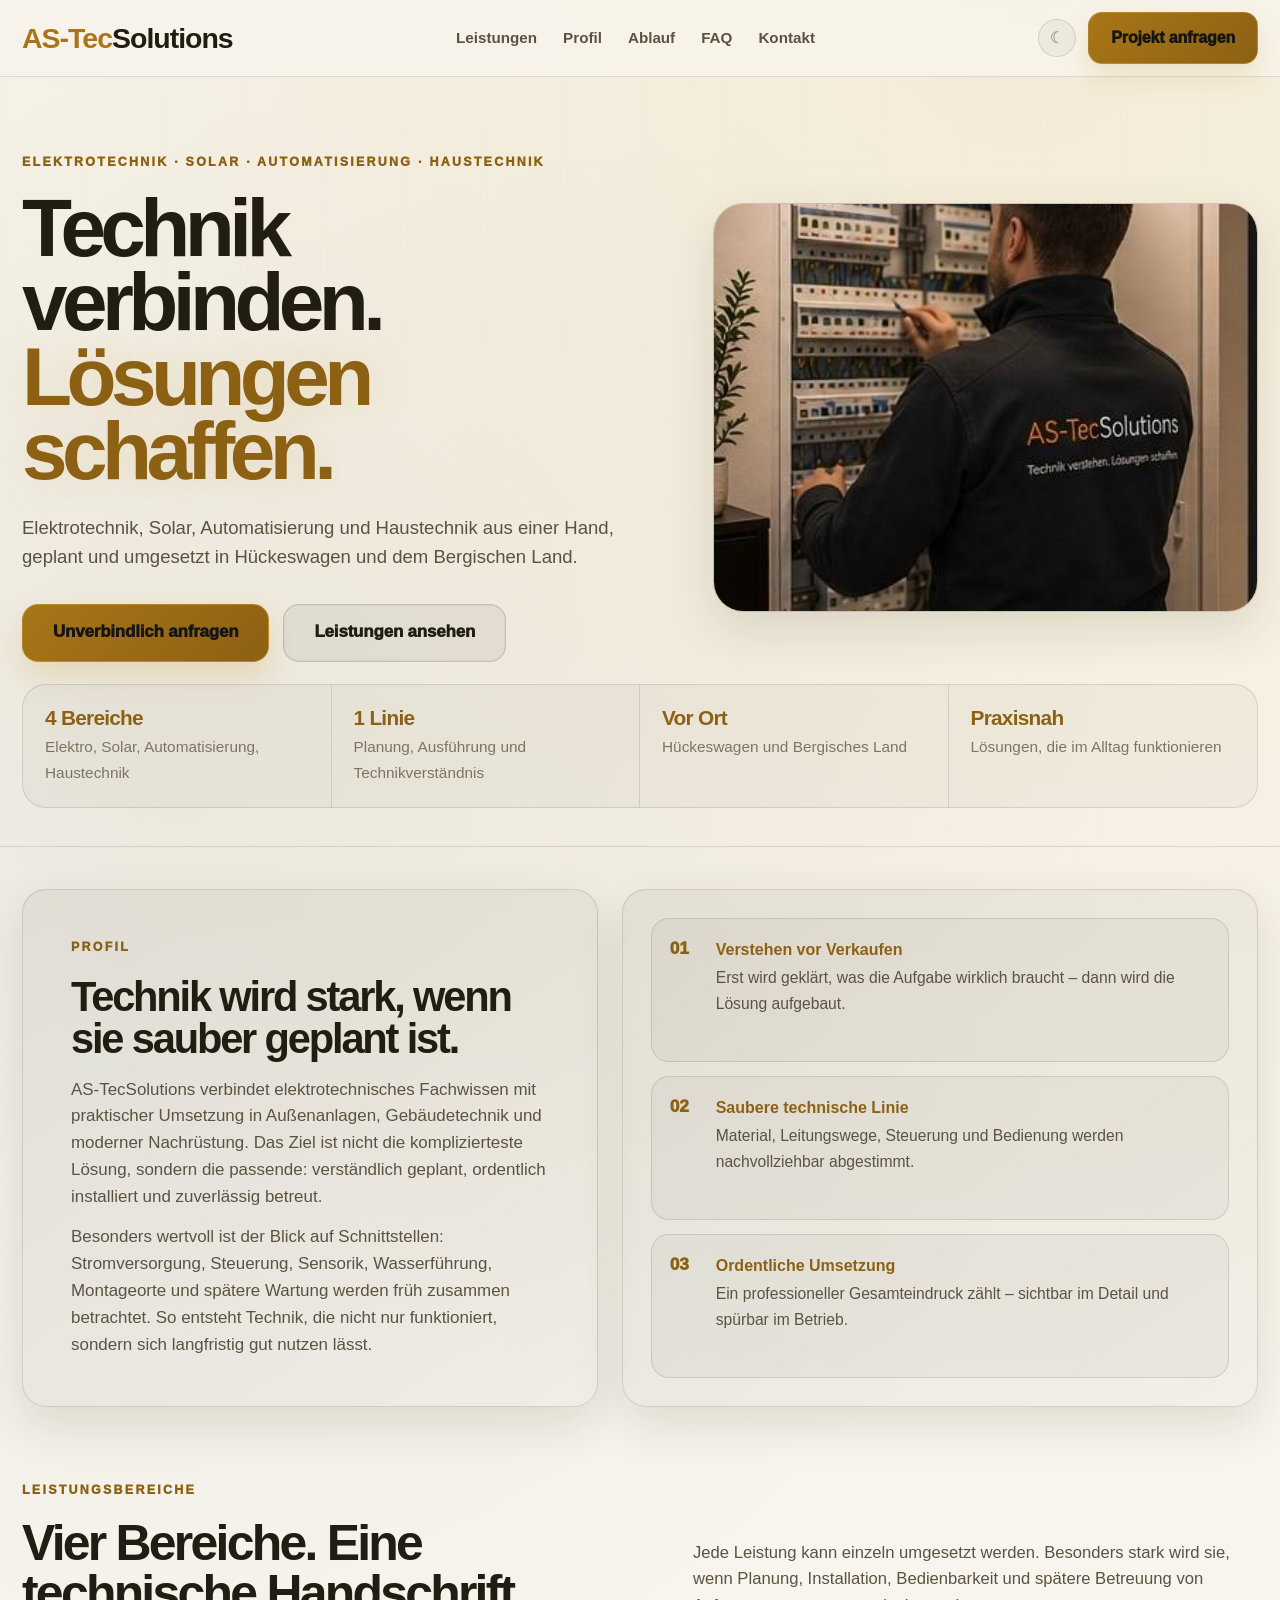
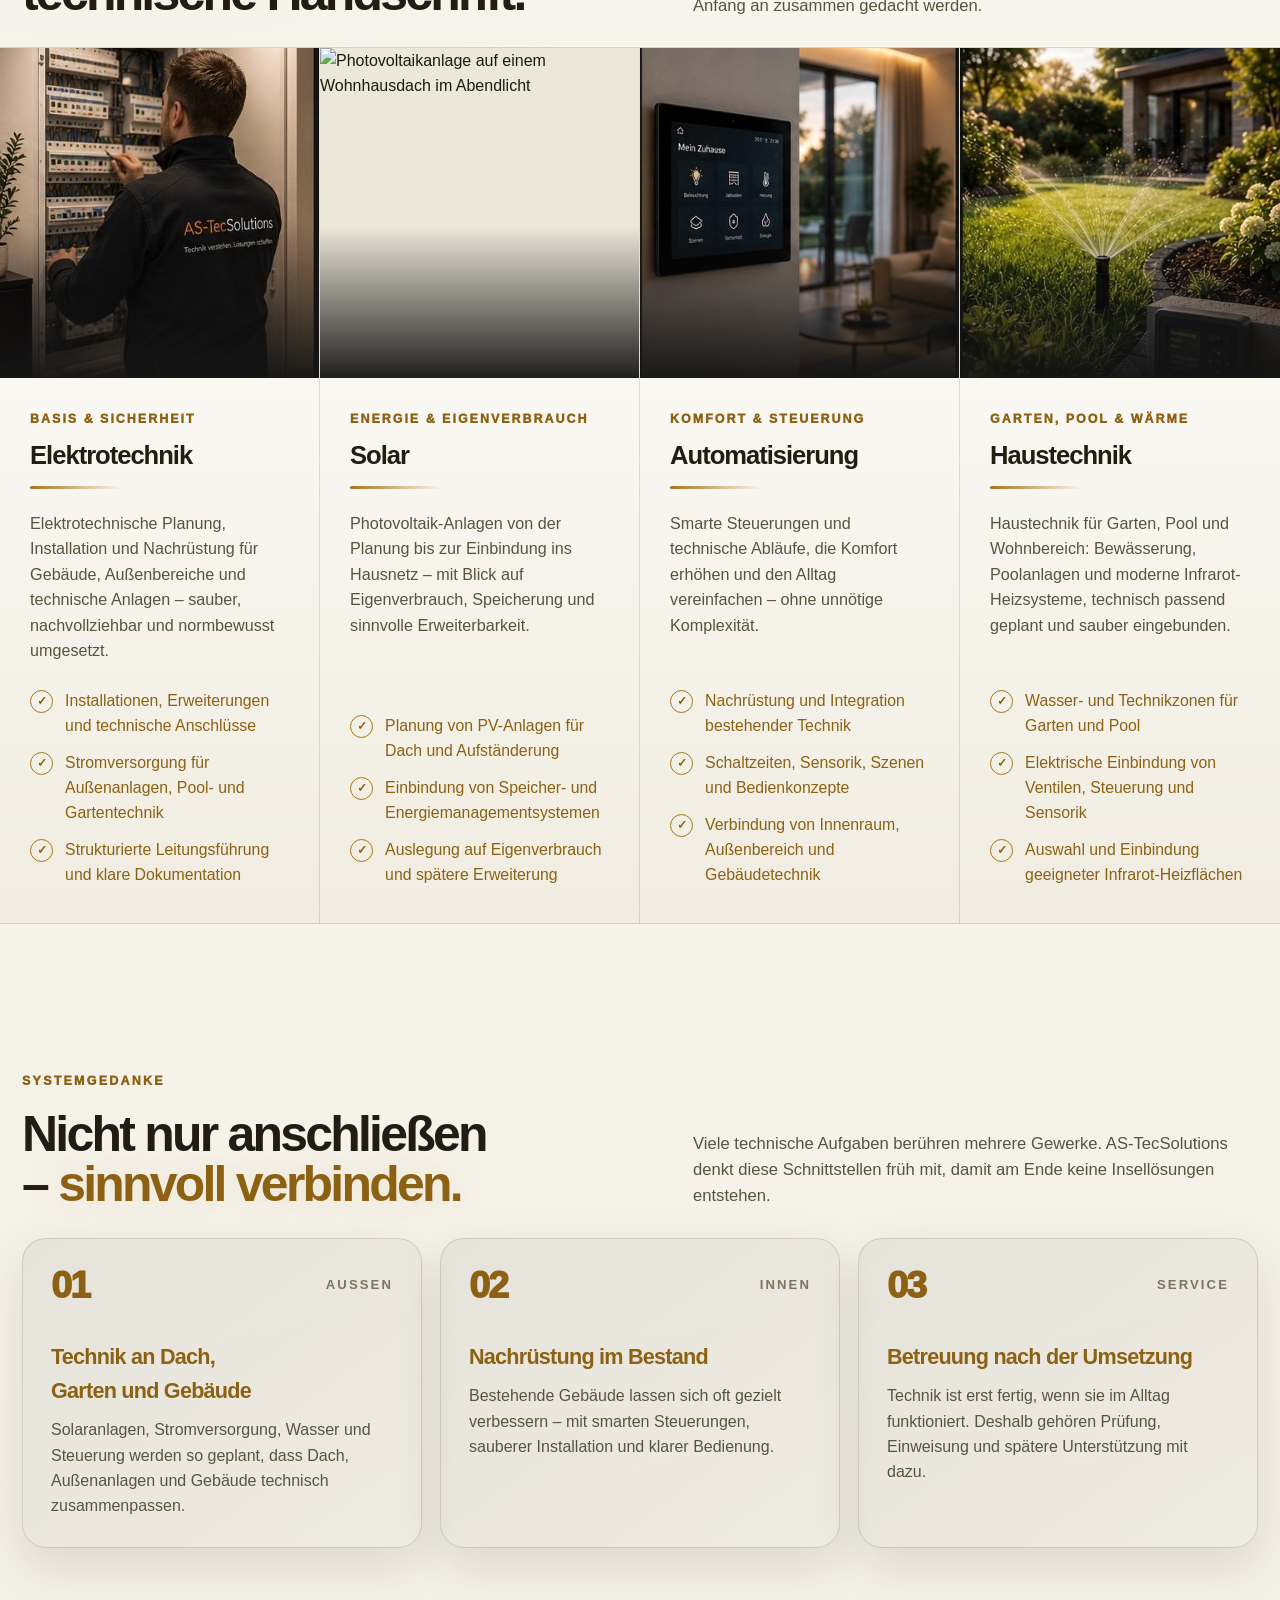
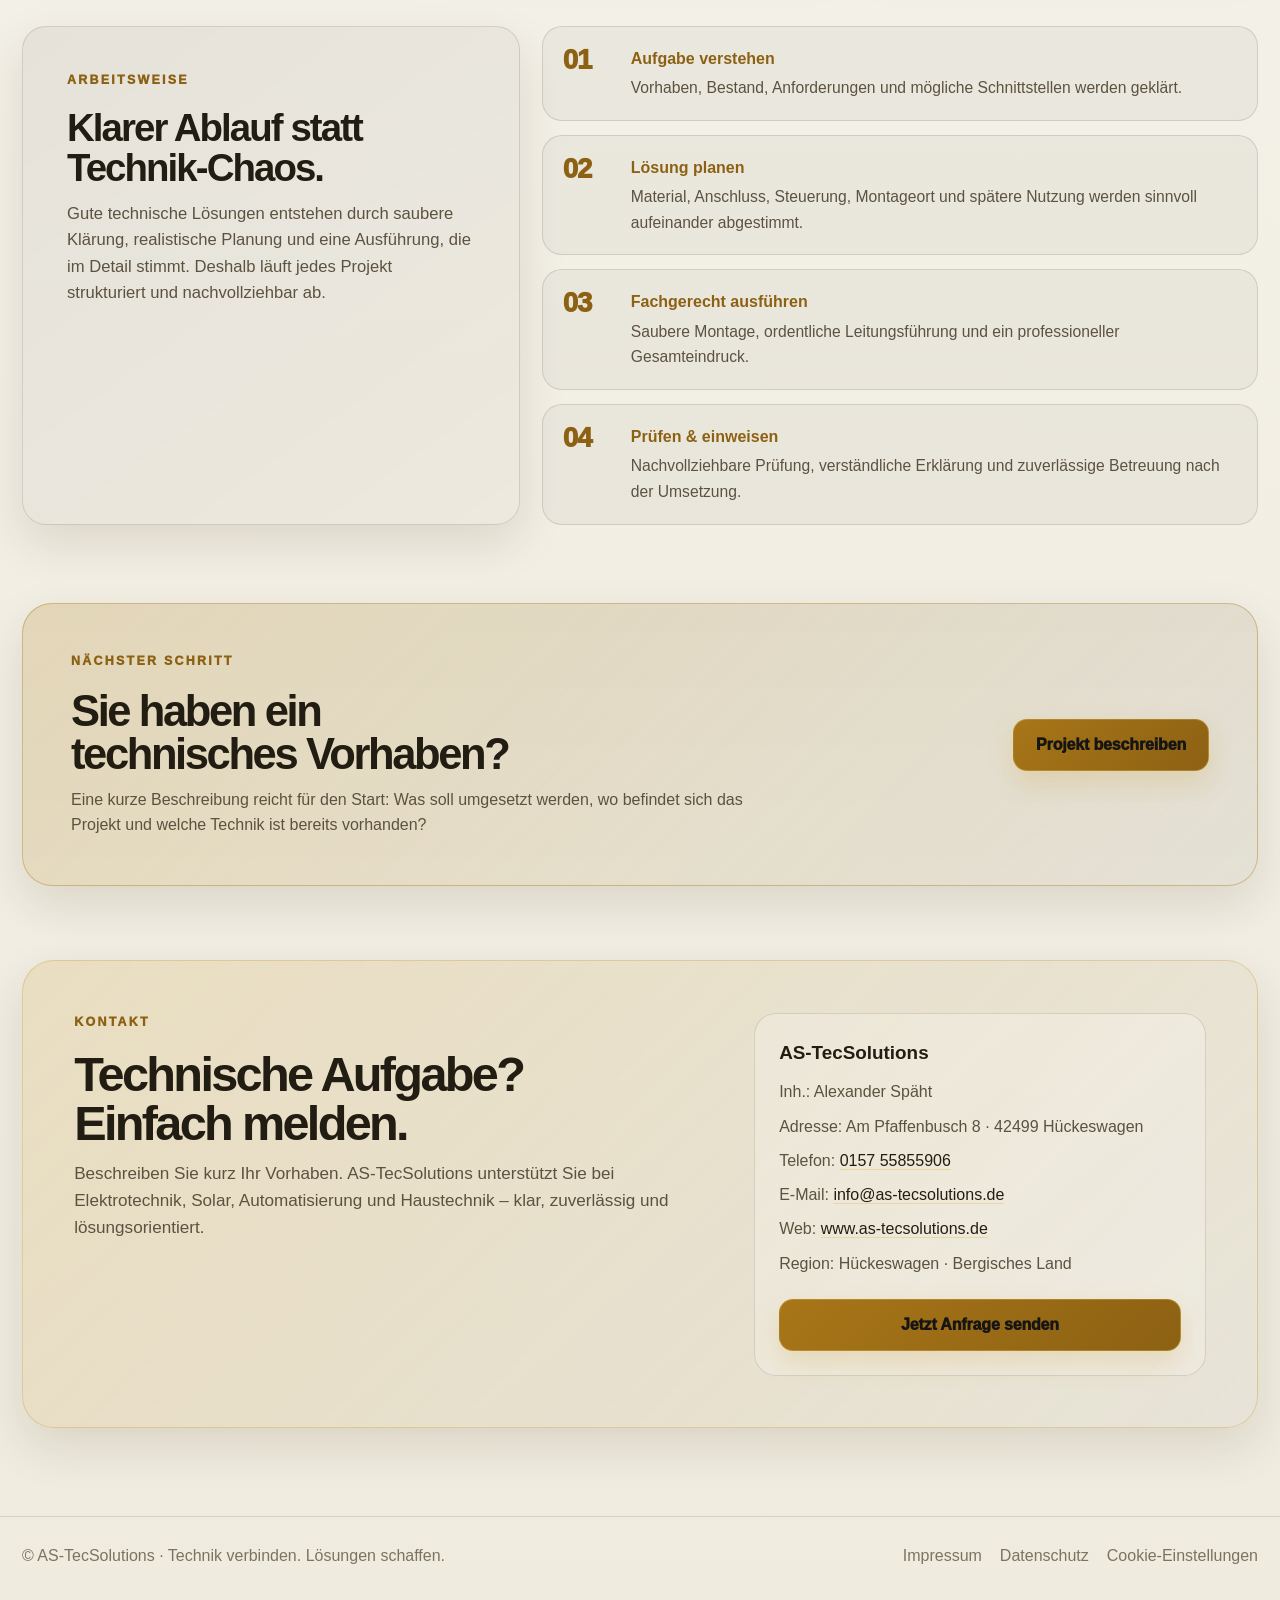
==== index.html @ 616edb99 "Add files via upload" ====
<!DOCTYPE html>
<html lang="de">
<head>
  <meta charset="UTF-8" />
  <meta name="viewport" content="width=device-width, initial-scale=1.0" />
  <title>AS-TecSolutions | Elektrotechnik, Solar, Automatisierung und Haustechnik</title>
  <meta name="description" content="AS-TecSolutions aus Hückeswagen: Elektrotechnik, Solar, Automatisierung und Haustechnik für Haus und Gebäude – geplant, installiert und betreut aus einer Hand." />
  <meta name="theme-color" content="#121212" media="(prefers-color-scheme: dark)" />
  <meta name="theme-color" content="#F7F4EC" media="(prefers-color-scheme: light)" />
  <link rel="canonical" href="https://www.as-tecsolutions.de/" />

  <link rel="icon" href="assets/favicon.ico" sizes="any" />
  <link rel="icon" type="image/svg+xml" href="assets/favicon.svg" />
  <link rel="icon" type="image/png" sizes="32x32" href="assets/favicon-32.png" />
  <link rel="icon" type="image/png" sizes="16x16" href="assets/favicon-16.png" />
  <link rel="apple-touch-icon" sizes="180x180" href="assets/apple-touch-icon.png" />
  <link rel="manifest" href="site.webmanifest" />

  <meta property="og:title" content="AS-TecSolutions | Technik verbinden. Lösungen schaffen." />
  <meta property="og:description" content="Technische Lösungen für Haus und Gebäude: Elektrotechnik, Solar, Automatisierung und Haustechnik." />
  <meta property="og:type" content="website" />
  <meta property="og:locale" content="de_DE" />
  <meta property="og:url" content="https://www.as-tecsolutions.de/" />
  <meta property="og:image" content="https://www.as-tecsolutions.de/assets/og-image.png" />
  <meta property="og:image:width" content="1200" />
  <meta property="og:image:height" content="630" />
  <meta name="twitter:card" content="summary_large_image" />
  <meta name="twitter:title" content="AS-TecSolutions | Technik verbinden. Lösungen schaffen." />
  <meta name="twitter:description" content="Elektrotechnik, Solar, Automatisierung und Haustechnik für Haus und Gebäude." />
  <meta name="twitter:image" content="https://www.as-tecsolutions.de/assets/og-image.png" />

  <script type="application/ld+json">
  {
    "@context": "https://schema.org",
    "@type": "HomeAndConstructionBusiness",
    "name": "AS-TecSolutions",
    "url": "https://www.as-tecsolutions.de",
    "email": "info@as-tecsolutions.de",
    "telephone": "+4915755855906",
    "address": {
      "@type": "PostalAddress",
      "streetAddress": "Am Pfaffenbusch 8",
      "postalCode": "42499",
      "addressLocality": "Hückeswagen",
      "addressCountry": "DE"
    },
    "areaServed": ["Hückeswagen", "Bergisches Land", "Umgebung"],
    "slogan": "Technik verbinden. Lösungen schaffen.",
    "description": "Elektrotechnik, Solar, Automatisierung und Haustechnik für Haus und Gebäude."
  }
  </script>

  <link rel="stylesheet" href="styles.css" />
  <script>
    (function () {
      try {
        var stored = localStorage.getItem("asTecSolutionsTheme");
        var theme = stored || "light";
        document.documentElement.setAttribute("data-theme", theme);
      } catch (e) {}
    })();
  </script>
</head>
<body>
  <a class="skip-link" href="#inhalt">Zum Inhalt springen</a>

  <header class="topbar">
    <div class="container nav">
      <a class="brand" href="index.html" aria-label="AS-TecSolutions Startseite">
        <span class="brand-lockup">
          <span class="brand-main"><span class="brand-gold">AS-Tec</span><span class="brand-light">Solutions</span></span>
        </span>
      </a>

      <nav class="nav-links" aria-label="Hauptnavigation">
        <a href="#leistungen">Leistungen</a>
        <a href="#profil">Profil</a>
        <a href="#arbeitsweise">Ablauf</a>
        <a href="faq.html">FAQ</a>
        <a href="#kontakt">Kontakt</a>
      </nav>

      <div class="actions">
        <div class="theme-switch" data-theme-switch>
          <button class="theme-icon-btn" type="button" data-open-theme-preview aria-haspopup="dialog" aria-label="Hell-/Dunkelmodus" aria-expanded="false">
            <span class="theme-toggle-icon" data-theme-icon-dark aria-hidden="true">☀</span>
            <span class="theme-toggle-icon" data-theme-icon-light aria-hidden="true">☾</span>
          </button>

          <div class="theme-popover" data-theme-preview-overlay hidden role="dialog" aria-label="Hell-/Dunkelmodus wählen">
            <div class="theme-popover-head">
              <span class="theme-popover-title">Darstellung</span>
            </div>
            <div class="theme-preview-grid">
              <button class="theme-preview-card" type="button" data-theme-preview-pick="dark">
                <span class="theme-preview-swatch theme-preview-swatch-dark" aria-hidden="true">
                  <span class="theme-preview-swatch-bar"></span>
                  <span class="theme-preview-swatch-line"></span>
                  <span class="theme-preview-swatch-line theme-preview-swatch-line-short"></span>
                </span>
                <span class="theme-preview-card-label">
                  <span class="theme-preview-card-dot" aria-hidden="true">☀</span>
                  Dunkel
                </span>
              </button>

              <button class="theme-preview-card" type="button" data-theme-preview-pick="light">
                <span class="theme-preview-swatch theme-preview-swatch-light" aria-hidden="true">
                  <span class="theme-preview-swatch-bar"></span>
                  <span class="theme-preview-swatch-line"></span>
                  <span class="theme-preview-swatch-line theme-preview-swatch-line-short"></span>
                </span>
                <span class="theme-preview-card-label">
                  <span class="theme-preview-card-dot" aria-hidden="true">☾</span>
                  Hell
                </span>
              </button>
            </div>
          </div>
        </div>

        <a class="btn" href="mailto:info@as-tecsolutions.de?subject=Projektanfrage%20%C3%BCber%20die%20Website">Projekt anfragen</a>
      </div>
    </div>
  </header>

  <main id="inhalt">
    <section class="hero">
      <div class="container hero-grid">
        <div>
          <div class="eyebrow">Elektrotechnik · Solar · Automatisierung · Haustechnik</div>
          <h1>Technik verbinden.<br><span class="highlight">Lösungen schaffen.</span></h1>
          <p class="hero-lead">
            Elektrotechnik, Solar, Automatisierung und Haustechnik aus einer Hand, geplant und umgesetzt in Hückeswagen und dem Bergischen Land.
          </p>
          <div class="hero-actions">
            <a class="btn" href="#kontakt">Unverbindlich anfragen</a>
            <a class="btn-secondary" href="#leistungen">Leistungen ansehen</a>
          </div>
        </div>

        <div class="hero-image">
          <img src="img/photo_1.jpg" alt="Elektroinstallation und Verteilungstechnik von AS-TecSolutions" loading="eager" />
        </div>
      </div>

      <div class="container trustbar" aria-label="Kurzvorteile">
        <div class="trust-grid">
          <div class="trust-item"><b>4 Bereiche</b><span>Elektro, Solar, Automatisierung, Haustechnik</span></div>
          <div class="trust-item"><b>1 Linie</b><span>Planung, Ausführung und Technikverständnis</span></div>
          <div class="trust-item"><b>Vor Ort</b><span>Hückeswagen und Bergisches Land</span></div>
          <div class="trust-item"><b>Praxisnah</b><span>Lösungen, die im Alltag funktionieren</span></div>
        </div>
      </div>
    </section>

    <section id="profil" class="about">
      <div class="container about-box">
        <div class="about-main">
          <div class="eyebrow">Profil</div>
          <h2>Technik wird stark, wenn sie sauber geplant ist.</h2>
          <p>
            AS-TecSolutions verbindet elektrotechnisches Fachwissen mit praktischer Umsetzung in Außenanlagen, Gebäudetechnik und moderner Nachrüstung. Das Ziel ist nicht die komplizierteste Lösung, sondern die passende: verständlich geplant, ordentlich installiert und zuverlässig betreut.
          </p>
          <p>
            Besonders wertvoll ist der Blick auf Schnittstellen: Stromversorgung, Steuerung, Sensorik, Wasserführung, Montageorte und spätere Wartung werden früh zusammen betrachtet. So entsteht Technik, die nicht nur funktioniert, sondern sich langfristig gut nutzen lässt.
          </p>
        </div>

        <div class="about-side" aria-label="Arbeitsprinzipien">
          <div class="value-row">
            <div class="value-icon">01</div>
            <div><strong>Verstehen vor Verkaufen</strong><span>Erst wird geklärt, was die Aufgabe wirklich braucht – dann wird die Lösung aufgebaut.</span></div>
          </div>
          <div class="value-row">
            <div class="value-icon">02</div>
            <div><strong>Saubere technische Linie</strong><span>Material, Leitungswege, Steuerung und Bedienung werden nachvollziehbar abgestimmt.</span></div>
          </div>
          <div class="value-row">
            <div class="value-icon">03</div>
            <div><strong>Ordentliche Umsetzung</strong><span>Ein professioneller Gesamteindruck zählt – sichtbar im Detail und spürbar im Betrieb.</span></div>
          </div>
        </div>
      </div>
    </section>

    <section id="leistungen">
      <div class="container section-head">
        <div>
          <div class="eyebrow">Leistungsbereiche</div>
          <h2>Vier Bereiche. Eine technische Handschrift.</h2>
        </div>
        <p>
          Jede Leistung kann einzeln umgesetzt werden. Besonders stark wird sie, wenn Planung, Installation, Bedienbarkeit und spätere Betreuung von Anfang an zusammen gedacht werden.
        </p>
      </div>

      <div class="service-grid">
        <article class="service">
          <div class="service-image">
            <img src="img/photo_1.jpg" alt="Elektroinstallation und Verteilungstechnik von AS-TecSolutions" loading="lazy" />
          </div>
          <div class="service-body">
            <div class="service-kicker">Basis & Sicherheit</div>
            <h3>Elektrotechnik</h3>
            <div class="gold-line"></div>
            <p class="service-desc">Elektrotechnische Planung, Installation und Nachrüstung für Gebäude, Außenbereiche und technische Anlagen – sauber, nachvollziehbar und normbewusst umgesetzt.</p>
            <ul class="checks">
              <li>Installationen, Erweiterungen und technische Anschlüsse</li>
              <li>Stromversorgung für Außenanlagen, Pool- und Gartentechnik</li>
              <li>Strukturierte Leitungsführung und klare Dokumentation</li>
            </ul>
          </div>
        </article>

        <article class="service">
          <div class="service-image">
            <img src="img/photo_5.jpg" alt="Photovoltaikanlage auf einem Wohnhausdach im Abendlicht" loading="lazy" />
          </div>
          <div class="service-body">
            <div class="service-kicker">Energie & Eigenverbrauch</div>
            <h3>Solar</h3>
            <div class="gold-line"></div>
            <p class="service-desc">Photovoltaik-Anlagen von der Planung bis zur Einbindung ins Hausnetz – mit Blick auf Eigenverbrauch, Speicherung und sinnvolle Erweiterbarkeit.</p>
            <ul class="checks">
              <li>Planung von PV-Anlagen für Dach und Aufständerung</li>
              <li>Einbindung von Speicher- und Energiemanagementsystemen</li>
              <li>Auslegung auf Eigenverbrauch und spätere Erweiterung</li>
            </ul>
          </div>
        </article>

        <article class="service">
          <div class="service-image">
            <img src="img/photo_2.jpg" alt="Smart-Home-Panel für Automatisierung in einem modernen Wohnbereich" loading="lazy" />
          </div>
          <div class="service-body">
            <div class="service-kicker">Komfort & Steuerung</div>
            <h3>Automatisierung</h3>
            <div class="gold-line"></div>
            <p class="service-desc">Smarte Steuerungen und technische Abläufe, die Komfort erhöhen und den Alltag vereinfachen – ohne unnötige Komplexität.</p>
            <ul class="checks">
              <li>Nachrüstung und Integration bestehender Technik</li>
              <li>Schaltzeiten, Sensorik, Szenen und Bedienkonzepte</li>
              <li>Verbindung von Innenraum, Außenbereich und Gebäudetechnik</li>
            </ul>
          </div>
        </article>

        <article class="service">
          <div class="service-image">
            <img src="img/photo_3.jpg" alt="Automatische Bewässerung in einem hochwertigen Garten" loading="lazy" />
          </div>
          <div class="service-body">
            <div class="service-kicker">Garten, Pool & Wärme</div>
            <h3>Haustechnik</h3>
            <div class="gold-line"></div>
            <p class="service-desc">Haustechnik für Garten, Pool und Wohnbereich: Bewässerung, Poolanlagen und moderne Infrarot-Heizsysteme, technisch passend geplant und sauber eingebunden.</p>
            <ul class="checks">
              <li>Wasser- und Technikzonen für Garten und Pool</li>
              <li>Elektrische Einbindung von Ventilen, Steuerung und Sensorik</li>
              <li>Auswahl und Einbindung geeigneter Infrarot-Heizflächen</li>
            </ul>
          </div>
        </article>
      </div>
    </section>

    <section class="system" aria-labelledby="systemgedanke-title">
      <div class="container section-head">
        <div>
          <div class="eyebrow">Systemgedanke</div>
          <h2 id="systemgedanke-title">Nicht nur anschließen – <span class="highlight">sinnvoll verbinden.</span></h2>
        </div>
        <p>
          Viele technische Aufgaben berühren mehrere Gewerke. AS-TecSolutions denkt diese Schnittstellen früh mit, damit am Ende keine Insellösungen entstehen.
        </p>
      </div>

      <div class="container system-grid">
        <div class="system-card">
          <div class="numline"><span>01</span><span>Außen</span></div>
          <h3>Technik an Dach, Garten und Gebäude</h3>
          <p>Solaranlagen, Stromversorgung, Wasser und Steuerung werden so geplant, dass Dach, Außenanlagen und Gebäude technisch zusammenpassen.</p>
        </div>
        <div class="system-card">
          <div class="numline"><span>02</span><span>Innen</span></div>
          <h3>Nachrüstung im Bestand</h3>
          <p>Bestehende Gebäude lassen sich oft gezielt verbessern – mit smarten Steuerungen, sauberer Installation und klarer Bedienung.</p>
        </div>
        <div class="system-card">
          <div class="numline"><span>03</span><span>Service</span></div>
          <h3>Betreuung nach der Umsetzung</h3>
          <p>Technik ist erst fertig, wenn sie im Alltag funktioniert. Deshalb gehören Prüfung, Einweisung und spätere Unterstützung mit dazu.</p>
        </div>
      </div>
    </section>

    <section id="arbeitsweise" class="process">
      <div class="container process-grid">
        <div class="process-card">
          <div class="eyebrow">Arbeitsweise</div>
          <h2>Klarer Ablauf statt Technik-Chaos.</h2>
          <p>
            Gute technische Lösungen entstehen durch saubere Klärung, realistische Planung und eine Ausführung, die im Detail stimmt. Deshalb läuft jedes Projekt strukturiert und nachvollziehbar ab.
          </p>
        </div>

        <div class="process-list">
          <div class="step">
            <div class="num">01</div>
            <div><strong>Aufgabe verstehen</strong><span>Vorhaben, Bestand, Anforderungen und mögliche Schnittstellen werden geklärt.</span></div>
          </div>
          <div class="step">
            <div class="num">02</div>
            <div><strong>Lösung planen</strong><span>Material, Anschluss, Steuerung, Montageort und spätere Nutzung werden sinnvoll aufeinander abgestimmt.</span></div>
          </div>
          <div class="step">
            <div class="num">03</div>
            <div><strong>Fachgerecht ausführen</strong><span>Saubere Montage, ordentliche Leitungsführung und ein professioneller Gesamteindruck.</span></div>
          </div>
          <div class="step">
            <div class="num">04</div>
            <div><strong>Prüfen & einweisen</strong><span>Nachvollziehbare Prüfung, verständliche Erklärung und zuverlässige Betreuung nach der Umsetzung.</span></div>
          </div>
        </div>
      </div>
    </section>

    <section class="cta-band" aria-label="Projektanfrage">
      <div class="container cta-box">
        <div>
          <div class="eyebrow">Nächster Schritt</div>
          <h2>Sie haben ein technisches Vorhaben?</h2>
          <p>Eine kurze Beschreibung reicht für den Start: Was soll umgesetzt werden, wo befindet sich das Projekt und welche Technik ist bereits vorhanden?</p>
        </div>
        <div class="cta-actions">
          <a class="btn" href="mailto:info@as-tecsolutions.de?subject=Projektanfrage%20AS-TecSolutions&body=Hallo%20AS-TecSolutions,%0D%0A%0D%0Aich%20m%C3%B6chte%20folgendes%20Vorhaben%20anfragen:%0D%0A%0D%0AProjektort:%0D%0AGew%C3%BCnschte%20Leistung:%0D%0ABestehende%20Technik:%0D%0AZeitrahmen:%0D%0A%0D%0AViele%20Gr%C3%BC%C3%9Fe">Projekt beschreiben</a>
        </div>
      </div>
    </section>

    <section id="kontakt" class="contact">
      <div class="container contact-box">
        <div>
          <div class="eyebrow">Kontakt</div>
          <h2>Technische Aufgabe? Einfach melden.</h2>
          <p>
            Beschreiben Sie kurz Ihr Vorhaben. AS-TecSolutions unterstützt Sie bei Elektrotechnik, Solar, Automatisierung und Haustechnik – klar, zuverlässig und lösungsorientiert.
          </p>
        </div>

        <div class="contact-info">
          <strong>AS-TecSolutions</strong>
          <div>Inh.: Alexander Späht</div>
          <div>Adresse: Am Pfaffenbusch 8 · 42499 Hückeswagen</div>
          <div>Telefon: <a href="tel:+4915755855906">0157 55855906</a></div>
          <div>E-Mail: <a href="mailto:info@as-tecsolutions.de">info@as-tecsolutions.de</a></div>
          <div>Web: <a href="https://www.as-tecsolutions.de">www.as-tecsolutions.de</a></div>
          <div>Region: Hückeswagen · Bergisches Land</div>
          <div><a class="btn" href="mailto:info@as-tecsolutions.de?subject=Projektanfrage%20%C3%BCber%20die%20Website">Jetzt Anfrage senden</a></div>
        </div>
      </div>
    </section>

  </main>

  <footer>
    <div class="container footer-row">
      <div>© AS-TecSolutions · Technik verbinden. Lösungen schaffen.</div>
      <div class="footer-links">
        <a href="impressum.html">Impressum</a>
        <a href="datenschutz.html">Datenschutz</a>
        <button class="footer-cookie-link" type="button" data-open-cookie-settings>Cookie-Einstellungen</button>
      </div>
    </div>
  </footer>

  <div class="cookie-banner" data-cookie-banner hidden role="dialog" aria-live="polite" aria-label="Datenschutzeinstellungen">
    <strong>Datenschutzeinstellungen</strong>
    <p>
      Diese Website verwendet Google Analytics 4 zur Analyse des Nutzerverhaltens – ausschließlich nach Ihrer Einwilligung.
      Technisch notwendige Funktionen sind davon nicht betroffen und immer aktiv.
      Sie können Ihre Einwilligung jederzeit über „Cookie-Einstellungen" im Footer widerrufen.
    </p>
    <div class="cookie-actions">
      <button class="btn-secondary" type="button" data-cookie-reject>Nur notwendige</button>
      <button class="btn" type="button" data-cookie-accept>Analyse akzeptieren</button>
    </div>
  </div>

  <div class="cookie-preview-overlay" data-cookie-preview-overlay hidden>
    <div class="cookie-preview-modal" role="dialog" aria-modal="true" aria-labelledby="cookie-preview-title">
      <button class="cookie-preview-close" type="button" data-cookie-preview-close aria-label="Vorschau schließen">×</button>
      <div class="cookie-preview-head">
        <div class="eyebrow">Vorschau</div>
        <h2 id="cookie-preview-title">So sieht der Cookie-Banner aus</h2>
        <p data-cookie-preview-status>
          Sobald eine Google-Analytics-Mess-ID hinterlegt ist, erscheint dieser Banner automatisch beim ersten Seitenaufruf. Bis dahin wird kein Analytics geladen und der Banner bleibt inaktiv.
        </p>
      </div>

      <div class="cookie-preview-stage">
        <div class="cookie-banner cookie-banner-preview" role="presentation">
          <strong>Datenschutzeinstellungen</strong>
          <p>
            Diese Website verwendet Google Analytics 4 zur Analyse des Nutzerverhaltens – ausschließlich nach Ihrer Einwilligung.
            Technisch notwendige Funktionen sind davon nicht betroffen und immer aktiv.
            Sie können Ihre Einwilligung jederzeit über „Cookie-Einstellungen" im Footer widerrufen.
          </p>
          <div class="cookie-actions">
            <button class="btn-secondary" type="button" tabindex="-1">Ablehnen</button>
            <button class="btn" type="button" tabindex="-1">Statistik akzeptieren</button>
          </div>
        </div>
      </div>

      <div class="cookie-preview-actions" data-cookie-preview-live-actions hidden>
        <button class="btn-secondary" type="button" data-cookie-reject>Ablehnen</button>
        <button class="btn" type="button" data-cookie-accept>Statistik akzeptieren</button>
      </div>
    </div>
  </div>

  <script src="script.js"></script>
</body>
</html>
---- styles.css ----
:root {
      --bg: #121212;
      --bg-rgb: 18,18,18;
      --bg-grad-1: #1c1c1c;
      --bg-grad-2: #111111;
      --bg-grad-3: #0f0f0f;
      --bg-2: #181818;
      --surface: #1D1D1F;
      --surface-2: #222222;
      --surface-3: #151515;
      --surface-4: #1D1D1D;
      --inset-rgb: 0,0,0;
      --overlay-rgb: 255,255,255;
      --text: #F4F1EA;
      --muted: #CEC7B8;
      --soft: #9A9489;
      --gold: #C8982A;
      --gold-2: #E0B64B;
      --gold-3: #8C6818;
      --line: rgba(255,255,255,.105);
      --line-strong: rgba(200,152,42,.32);
      --max: 1480px;
      --radius: 24px;
      --shadow: 0 24px 70px rgba(0,0,0,.38);
    }

    [data-theme="light"] {
      --bg: #F7F4EC;
      --bg-rgb: 247,244,236;
      --bg-grad-1: #FBF9F3;
      --bg-grad-2: #F4F1E8;
      --bg-grad-3: #EFEBDF;
      --bg-2: #F1EDE2;
      --surface: #FFFFFF;
      --surface-2: #ECE7D9;
      --surface-3: #F0ECE0;
      --surface-4: #FFFFFF;
      --inset-rgb: 255,255,255;
      --overlay-rgb: 20,16,8;
      --text: #221D12;
      --muted: #5B5240;
      --soft: #7C7460;
      --gold: #A87618;
      --gold-2: #8C6113;
      --gold-3: #6B4A0F;
      --line: rgba(20,16,8,.12);
      --line-strong: rgba(168,118,24,.38);
      --shadow: 0 18px 48px rgba(60,45,10,.12);
    }

    * { box-sizing: border-box; }
    html { scroll-behavior: smooth; }
    body {
      margin: 0;
      font-family: Inter, Arial, Helvetica, sans-serif;
      color: var(--text);
      background:
        radial-gradient(circle at 80% 0%, rgba(200,152,42,.14), transparent 30%),
        radial-gradient(circle at 10% 16%, rgba(var(--overlay-rgb), .055), transparent 24%),
        linear-gradient(180deg, var(--bg-grad-1) 0%, var(--bg-grad-2) 62%, var(--bg-grad-3) 100%);
      line-height: 1.58;
      -webkit-font-smoothing: antialiased;
      transition: background-color .25s ease, color .25s ease;
    }

    body::before {
      content: "";
      position: fixed;
      inset: 0;
      pointer-events: none;
      opacity: .22;
      background-image:
        linear-gradient(rgba(var(--overlay-rgb), .035) 1px, transparent 1px),
        linear-gradient(90deg, rgba(var(--overlay-rgb), .035) 1px, transparent 1px);
      background-size: 80px 80px;
      mask-image: linear-gradient(to bottom, black, transparent 78%);
    }

    a { color: inherit; text-decoration: none; }
    img { display: block; width: 100%; }
    strong { color: var(--text); }

    .skip-link {
      position: absolute;
      left: 16px;
      top: -80px;
      z-index: 100;
      background: var(--gold);
      color: #151515;
      padding: 10px 14px;
      border-radius: 999px;
      font-weight: 900;
    }
    .skip-link:focus { top: 12px; }

    :focus-visible {
      outline: 3px solid rgba(224,182,75,.78);
      outline-offset: 4px;
      border-radius: 10px;
    }

    .container {
      width: min(var(--max), calc(100% - 44px));
      margin: 0 auto;
      position: relative;
    }

    .topbar {
      position: sticky;
      top: 0;
      z-index: 50;
      background: rgba(var(--bg-rgb), .86);
      backdrop-filter: blur(16px);
      border-bottom: 1px solid var(--line);
    }

    .nav {
      min-height: 76px;
      display: flex;
      align-items: center;
      justify-content: space-between;
      gap: 24px;
    }

    .brand {
      display: inline-flex;
      align-items: center;
      white-space: nowrap;
      line-height: 1;
    }

    .brand-lockup {
      display: inline-flex;
      align-items: center;
    }

    .brand-main {
      display: inline-flex;
      align-items: baseline;
      font-size: 1.78rem;
      font-weight: 900;
      letter-spacing: -.035em;
      line-height: 1;
    }

    .brand-gold {
      color: var(--gold);
    }

    .brand-light {
      color: var(--text);
    }

    .nav-links {
      display: flex;
      align-items: center;
      gap: 26px;
      color: var(--muted);
      font-size: .95rem;
      font-weight: 700;
    }
    .nav-links a { transition: color .18s ease; }
    .nav-links a:hover { color: var(--gold-2); }

    .actions {
      display: flex;
      align-items: center;
      gap: 12px;
    }

    .btn, .btn-secondary {
      display: inline-flex;
      justify-content: center;
      align-items: center;
      gap: 9px;
      min-height: 52px;
      padding: 14px 22px;
      border-radius: 14px;
      font-weight: 930;
      line-height: 1;
      letter-spacing: -.01em;
      transition: transform .18s ease, background .18s ease, border-color .18s ease, box-shadow .18s ease;
    }

    .btn {
      background: linear-gradient(135deg, var(--gold), var(--gold-2));
      color: #151515;
      border: 1px solid rgba(224,182,75,.34);
      box-shadow: 0 12px 26px rgba(200,152,42,.2);
    }

    .btn-secondary {
      border: 1px solid rgba(var(--overlay-rgb), .15);
      color: var(--text);
      background: rgba(var(--overlay-rgb), .06);
      box-shadow: inset 0 0 0 1px rgba(var(--overlay-rgb), .03);
    }

    .btn:hover, .btn-secondary:hover { transform: translateY(-2px); }
    .btn-secondary:hover {
      border-color: rgba(224,182,75,.42);
      background: rgba(var(--overlay-rgb), .08);
    }

    .hero {
      padding: 76px 0 38px;
      border-bottom: 1px solid var(--line);
    }

    .error-hero {
      padding: 110px 0 140px;
      border-bottom: none;
    }
    .error-hero h1 { max-width: 760px; }
    .error-hero .hero-lead { margin-bottom: 6px; }

    .hero-grid {
      display: grid;
      grid-template-columns: minmax(0, 1.08fr) minmax(360px, .92fr);
      gap: clamp(32px, 4vw, 64px);
      align-items: center;
    }

    .eyebrow {
      color: var(--gold-2);
      text-transform: uppercase;
      letter-spacing: .18em;
      font-size: .78rem;
      font-weight: 950;
      margin-bottom: 18px;
    }

    h1, h2, h3 { text-wrap: balance; }

    h1 {
      margin: 0 0 24px;
      max-width: 930px;
      font-size: clamp(3rem, 6.4vw, 6.95rem);
      line-height: .91;
      letter-spacing: -.068em;
    }

    .highlight {
      color: var(--gold-2);
      text-shadow: 0 0 40px rgba(200,152,42,.18);
    }

    .hero-lead {
      margin: 0;
      max-width: 760px;
      color: var(--muted);
      font-size: clamp(1.06rem, 1.45vw, 1.26rem);
    }

    .hero-actions {
      display: flex;
      gap: 14px;
      flex-wrap: wrap;
      margin-top: 32px;
    }

    .hero-actions .btn,
    .hero-actions .btn-secondary {
      min-height: 58px;
      padding: 16px 30px;
      border-radius: 16px;
      font-size: 1.06rem;
      font-weight: 920;
    }

    .hero-actions .btn {
      border: 1px solid rgba(224,182,75,.38);
      box-shadow: 0 14px 30px rgba(200,152,42,.22);
    }

    .hero-image {
      position: relative;
      overflow: hidden;
      border: 1px solid var(--line-strong);
      border-radius: 30px;
      box-shadow: var(--shadow);
      aspect-ratio: 4 / 3;
    }

    .hero-image img {
      display: block;
      width: 100%;
      height: 100%;
      object-fit: cover;
    }

    .trustbar {
      padding: 22px 0 0;
    }

    .trust-grid {
      display: grid;
      grid-template-columns: repeat(4, minmax(0, 1fr));
      border: 1px solid var(--line);
      border-radius: 24px;
      overflow: hidden;
      background: rgba(var(--overlay-rgb), .028);
    }

    .trust-item {
      padding: 22px;
      border-right: 1px solid var(--line);
    }
    .trust-item:last-child { border-right: none; }
    .trust-item b {
      display: block;
      color: var(--gold-2);
      font-size: 1.3rem;
      line-height: 1.1;
      letter-spacing: -.035em;
      margin-bottom: 5px;
    }
    .trust-item span { color: var(--soft); font-size: .96rem; }

    .section-head {
      padding: 74px 0 28px;
      display: flex;
      align-items: end;
      justify-content: space-between;
      gap: 34px;
    }

    .section-head h2 {
      margin: 0;
      font-size: clamp(2.08rem, 3.9vw, 4rem);
      line-height: 1;
      letter-spacing: -.055em;
    }

    .section-head p {
      margin: 0;
      max-width: 565px;
      color: var(--muted);
      font-size: 1.04rem;
    }

    .about {
      padding: 42px 0 0;
    }

    .about-box {
      display: grid;
      grid-template-columns: minmax(0, .95fr) minmax(0, 1.05fr);
      gap: 24px;
      align-items: stretch;
    }

    .about-main, .about-side, .system-card, .process-card, .faq details {
      border: 1px solid var(--line);
      border-radius: var(--radius);
      background: linear-gradient(145deg, rgba(var(--overlay-rgb), .058), rgba(var(--overlay-rgb), .023));
      box-shadow: var(--shadow);
    }

    .about-main {
      padding: clamp(28px, 4vw, 48px);
    }

    .about-main h2 {
      margin: 0 0 16px;
      font-size: clamp(2rem, 3.25vw, 3.25rem);
      line-height: 1.02;
      letter-spacing: -.052em;
    }

    .about-main p {
      color: var(--muted);
      margin: 0;
      font-size: 1.06rem;
    }

    .about-main p + p { margin-top: 14px; }

    .about-side {
      padding: 28px;
      display: grid;
      gap: 14px;
    }

    .value-row {
      display: grid;
      grid-template-columns: 30px 1fr;
      gap: 16px;
      align-items: start;
      padding: 18px;
      border-radius: 18px;
      background: rgba(var(--overlay-rgb), .035);
      border: 1px solid var(--line);
    }

    .value-icon {
      display: inline-block;
      color: var(--gold-2);
      font-weight: 950;
      font-size: 1.08rem;
      line-height: 1.1;
      padding-top: 2px;
    }

    .value-row strong { display: block; margin-bottom: 3px; color: var(--gold-2); }
    .value-row span { color: var(--muted); font-size: .98rem; }

    .service-grid {
      display: grid;
      grid-template-columns: repeat(4, minmax(0, 1fr));
      min-height: 720px;
      border-top: 1px solid var(--line);
      border-bottom: 1px solid var(--line);
      background: var(--surface-3);
    }

    .service {
      border-right: 1px solid var(--line);
      background: linear-gradient(180deg, var(--surface-4) 0%, var(--surface-3) 100%);
      display: flex;
      flex-direction: column;
      min-width: 0;
      isolation: isolate;
    }
    .service:last-child { border-right: none; }

    .service-image {
      position: relative;
      height: 330px;
      overflow: hidden;
      background: var(--surface-2);
    }
    .service-image img {
      height: 100%;
      object-fit: cover;
      filter: saturate(.93) contrast(1.03);
      transition: transform .45s ease;
    }
    .service:hover .service-image img { transform: scale(1.035); }
    .service-image::after {
      content: "";
      position: absolute;
      inset: 0;
      background: linear-gradient(180deg, transparent 54%, rgba(20,20,20,.95) 100%);
    }

    .service-kicker {
      color: var(--gold-2);
      font-size: .78rem;
      text-transform: uppercase;
      letter-spacing: .16em;
      font-weight: 950;
      margin-bottom: 11px;
    }

    .service-body {
      padding: 32px clamp(20px, 2.35vw, 38px) 36px;
      display: flex;
      flex-direction: column;
      flex: 1;
    }

    .service h3 {
      margin: 0;
      font-size: clamp(1.48rem, 2vw, 2.02rem);
      line-height: 1.1;
      letter-spacing: -.04em;
    }

    .gold-line {
      width: 92px;
      height: 3px;
      background: linear-gradient(90deg, var(--gold), transparent);
      margin: 17px 0 22px;
      border-radius: 999px;
    }

    .service-desc {
      color: var(--muted);
      font-size: 1.01rem;
      margin: 0 0 24px;
    }

    .checks {
      list-style: none;
      padding: 0;
      margin: auto 0 0;
      display: grid;
      gap: 12px;
      color: var(--gold-2);
      font-size: .99rem;
    }

    .checks li {
      display: grid;
      grid-template-columns: 24px 1fr;
      gap: 11px;
      align-items: start;
    }

    .checks li::before {
      content: "✓";
      width: 21px;
      height: 21px;
      border: 1px solid var(--gold);
      color: var(--gold-2);
      display: inline-flex;
      align-items: center;
      justify-content: center;
      border-radius: 50%;
      font-size: .78rem;
      font-weight: 950;
      line-height: 1;
      margin-top: 2px;
    }

    .system {
      padding: 74px 0 0;
    }

    .system-grid {
      display: grid;
      grid-template-columns: repeat(3, minmax(0, 1fr));
      gap: 18px;
    }

    .system-card {
      padding: 28px;
      min-height: 246px;
    }

    .system-card .numline {
      display: flex;
      align-items: center;
      justify-content: space-between;
      gap: 12px;
      margin-bottom: 36px;
    }

    .system-card .numline span:first-child {
      color: var(--gold-2);
      font-weight: 950;
      letter-spacing: -.05em;
      font-size: 2.35rem;
      line-height: 1;
    }

    .system-card .numline span:last-child {
      color: var(--soft);
      font-size: .82rem;
      text-transform: uppercase;
      letter-spacing: .16em;
      font-weight: 900;
    }

    .system-card h3 {
      margin: 0 0 9px;
      font-size: 1.35rem;
      letter-spacing: -.035em;
      color: var(--gold-2);
    }

    .system-card p {
      margin: 0;
      color: var(--muted);
    }

    .process {
      padding: 78px 0;
    }

    .process-grid {
      display: grid;
      grid-template-columns: minmax(0, .82fr) minmax(0, 1.18fr);
      gap: 22px;
      align-items: stretch;
    }

    .process-card {
      padding: clamp(28px, 4vw, 44px);
    }

    .process-card h2 {
      margin: 0 0 13px;
      font-size: clamp(1.95rem, 3vw, 3.1rem);
      line-height: 1.04;
      letter-spacing: -.05em;
    }

    .process-card p {
      color: var(--muted);
      margin: 0;
      font-size: 1.04rem;
    }

    .process-list {
      display: grid;
      gap: 14px;
    }

    .step {
      background: rgba(var(--overlay-rgb), .035);
      border: 1px solid var(--line);
      border-radius: 20px;
      padding: 19px 20px;
      display: grid;
      grid-template-columns: 54px 1fr;
      gap: 14px;
      align-items: start;
    }

    .num {
      color: var(--gold-2);
      font-size: 1.72rem;
      font-weight: 950;
      line-height: 1;
      letter-spacing: -.04em;
    }

    .step strong { display: block; margin-bottom: 4px; color: var(--gold-2); }
    .step span { color: var(--muted); font-size: .98rem; }

    .cta-band {
      padding: 0 0 74px;
    }

    .cta-box {
      border: 1px solid var(--line-strong);
      border-radius: 30px;
      padding: clamp(28px, 4vw, 48px);
      display: grid;
      grid-template-columns: 1.25fr .75fr;
      gap: 26px;
      align-items: center;
      background:
        linear-gradient(135deg, rgba(200,152,42,.2), rgba(var(--overlay-rgb), .035)),
        linear-gradient(180deg, rgba(var(--overlay-rgb), .04), rgba(var(--overlay-rgb), .02));
      box-shadow: var(--shadow);
    }

    .cta-box h2 {
      margin: 0 0 10px;
      font-size: clamp(1.95rem, 3.4vw, 3.55rem);
      line-height: 1;
      letter-spacing: -.055em;
    }
    .cta-box p { margin: 0; color: var(--muted); max-width: 740px; }
    .cta-actions { display: flex; justify-content: flex-end; }

    .faq {
      padding: 0 0 78px;
    }

    .faq-grid {
      display: grid;
      grid-template-columns: minmax(0, .78fr) minmax(0, 1.22fr);
      gap: 24px;
      align-items: start;
    }

    .faq-intro h2 {
      margin: 0 0 12px;
      font-size: clamp(2rem, 3vw, 3rem);
      line-height: 1.05;
      letter-spacing: -.05em;
    }
    .faq-intro p { margin: 0; color: var(--muted); }

    .faq-list { display: grid; gap: 12px; }
    .faq details {
      padding: 0;
      overflow: hidden;
      box-shadow: none;
    }
    .faq summary {
      cursor: pointer;
      list-style: none;
      padding: 19px 22px;
      font-weight: 900;
      display: flex;
      align-items: center;
      justify-content: space-between;
      gap: 18px;
    }
    .faq summary::-webkit-details-marker { display: none; }
    .faq summary::after {
      content: "+";
      color: var(--gold-2);
      font-size: 1.4rem;
      line-height: 1;
    }
    .faq details[open] summary::after { content: "–"; }
    .faq details p {
      margin: 0;
      padding: 0 22px 21px;
      color: var(--muted);
    }

    .faq-hero {
      padding-bottom: 18px;
    }
    .faq-hero h1 {
      max-width: 760px;
      font-size: clamp(2.6rem, 5.2vw, 4.6rem);
    }

    .faq-standalone .faq-list {
      max-width: 880px;
    }

    .faq-standalone {
      padding-bottom: 90px;
    }

    .faq-cta {
      max-width: 880px;
      margin-top: 26px;
      padding: 24px clamp(20px, 3vw, 32px);
      border: 1px solid var(--line-strong);
      border-radius: 22px;
      background: linear-gradient(135deg, rgba(200,152,42,.16), rgba(var(--overlay-rgb), .03));
      display: flex;
      align-items: center;
      justify-content: space-between;
      gap: 18px;
      flex-wrap: wrap;
    }
    .faq-cta p {
      margin: 0;
      color: var(--muted);
      font-weight: 700;
    }

    .contact {
      padding: 0 0 88px;
    }

    .contact-box {
      background: linear-gradient(135deg, rgba(200,152,42,.18), rgba(var(--overlay-rgb), .035));
      border: 1px solid rgba(200,152,42,.32);
      border-radius: 32px;
      padding: clamp(30px, 4vw, 54px);
      display: grid;
      grid-template-columns: 1.18fr .82fr;
      gap: 30px;
      box-shadow: var(--shadow);
    }

    .contact h2 {
      margin: 0 0 12px;
      font-size: clamp(2rem, 3.8vw, 3.85rem);
      line-height: 1;
      letter-spacing: -.055em;
    }

    .contact p {
      margin: 0;
      color: var(--muted);
      font-size: 1.07rem;
      max-width: 740px;
    }

    .contact-info {
      background: rgba(var(--inset-rgb), .22);
      border: 1px solid var(--line);
      border-radius: 22px;
      padding: 24px;
      color: var(--muted);
    }

    .contact-info strong {
      color: var(--text);
      display: block;
      margin-bottom: 12px;
      font-size: 1.18rem;
    }

    .contact-info div + div { margin-top: 9px; }
    .contact-info a:not(.btn) { color: var(--text); border-bottom: 1px solid rgba(224,182,75,.38); }
    .contact-info .btn { margin-top: 14px; width: 100%; }

    .legal {
      padding: 0 0 80px;
    }

    .legal-box {
      border: 1px solid var(--line);
      background: linear-gradient(145deg, rgba(var(--overlay-rgb), .055), rgba(var(--overlay-rgb), .025));
      border-radius: 28px;
      padding: clamp(28px, 4vw, 48px);
      box-shadow: var(--shadow);
    }

    .legal h2 {
      margin: 0 0 10px;
      font-size: clamp(1.9rem, 3vw, 3rem);
      line-height: 1.05;
      letter-spacing: -.045em;
    }

    .legal-intro {
      color: var(--muted);
      margin: 0 0 28px;
      max-width: 760px;
    }

    .legal-grid {
      display: grid;
      grid-template-columns: repeat(2, minmax(0, 1fr));
      gap: 18px;
    }

    .legal-card {
      border: 1px solid var(--line);
      background: rgba(var(--inset-rgb), .20);
      border-radius: 20px;
      padding: 22px;
      color: var(--muted);
    }

    .legal-card h3 {
      margin: 0 0 14px;
      color: var(--gold-2);
      font-size: 1.1rem;
      letter-spacing: -.02em;
    }

    .legal-card p {
      margin: 0;
      color: var(--muted);
    }

    .legal-card p + p,
    .legal-card .line + .line {
      margin-top: 8px;
    }

    .legal-card a {
      color: var(--text);
      border-bottom: 1px solid rgba(224,182,75,.38);
    }

    .legal-note {
      margin-top: 18px;
      border-left: 3px solid var(--gold);
      padding: 14px 16px;
      color: var(--muted);
      background: rgba(200,152,42,.07);
      border-radius: 14px;
      font-size: .96rem;
    }

    footer {
      border-top: 1px solid var(--line);
      padding: 26px 0 54px;
      color: var(--soft);
    }

    .footer-row {
      display: flex;
      justify-content: space-between;
      gap: 18px;
      flex-wrap: wrap;
    }

    .footer-links {
      display: flex;
      gap: 18px;
      flex-wrap: wrap;
      align-items: center;
    }
    .footer-links a:hover { color: var(--gold-2); }

    .footer-cookie-link {
      appearance: none;
      border: none;
      background: transparent;
      padding: 0;
      color: var(--soft);
      font: inherit;
      cursor: pointer;
    }
    .footer-cookie-link:hover { color: var(--gold-2); }

    .theme-toggle-icon {
      display: none;
      font-size: 1rem;
      line-height: 1;
    }
    [data-theme="dark"] .theme-toggle-icon[data-theme-icon-dark],
    [data-theme="light"] .theme-toggle-icon[data-theme-icon-light] {
      display: inline-block;
    }

    .cookie-banner {
      position: fixed;
      left: 22px;
      right: 22px;
      bottom: 22px;
      z-index: 100;
      width: min(760px, calc(100% - 44px));
      margin: 0 auto;
      border: 1px solid var(--line-strong);
      border-radius: 20px;
      background:
        radial-gradient(circle at 100% 0%, rgba(200,152,42,.16), transparent 34%),
        linear-gradient(145deg, var(--surface-4), var(--surface-3));
      box-shadow: 0 24px 70px rgba(0,0,0,.32);
      padding: 22px;
    }

    .cookie-banner[hidden] { display: none; }

    .cookie-banner strong {
      display: block;
      margin-bottom: 7px;
      color: var(--gold-2);
      font-size: 1.04rem;
    }

    .cookie-banner p {
      margin: 0;
      color: var(--muted);
      font-size: .96rem;
    }

    .cookie-actions {
      display: flex;
      justify-content: flex-end;
      gap: 10px;
      flex-wrap: wrap;
      margin-top: 16px;
    }

    @media (max-width: 1220px) {
      .service-grid { grid-template-columns: repeat(2, minmax(0, 1fr)); }
      .service:nth-child(2) { border-right: none; }
      .service:nth-child(1), .service:nth-child(2) { border-bottom: 1px solid var(--line); }
      .trust-grid { grid-template-columns: repeat(2, minmax(0, 1fr)); }
      .trust-item:nth-child(2) { border-right: none; }
      .trust-item:nth-child(1), .trust-item:nth-child(2) { border-bottom: 1px solid var(--line); }
    }

    @media (max-width: 960px) {
      .hero-grid, .about-box, .process-grid, .cta-box, .faq-grid, .contact-box, .legal-grid {
        grid-template-columns: 1fr;
      }
      .hero-grid { align-items: start; }
      .nav-links { display: none; }
      .section-head { align-items: flex-start; flex-direction: column; }
      .system-grid { grid-template-columns: 1fr; }
      .cta-actions { justify-content: flex-start; }
    }

    @media (max-width: 680px) {
      .container { width: min(var(--max), calc(100% - 28px)); }
      .hero { padding-top: 50px; }
      .hero-actions { width: 100%; }
      .actions { flex: 0 0 auto; }
      .actions .btn { flex: 1 1 auto; white-space: nowrap; }
      .theme-switch { flex: 0 0 auto; }
      .btn-secondary { width: 100%; }
      .service-grid { grid-template-columns: 1fr; }
      .service { border-right: none; border-bottom: 1px solid var(--line); }
      .service:last-child { border-bottom: none; }
      .service:nth-child(1), .service:nth-child(2) { border-bottom: 1px solid var(--line); }
      .service-image { height: 260px; }
      .trust-grid { grid-template-columns: 1fr; }
      .trust-item { border-right: none; border-bottom: 1px solid var(--line); }
      .trust-item:last-child { border-bottom: none; }
      .brand-main { font-size: 1.44rem; }
      .hero-image, .hero-image img { min-height: 280px; }
      .step { grid-template-columns: 1fr; }
    }

    @media (max-width: 420px) {
      .brand-main { font-size: 1.18rem; }
      .nav { gap: 14px; }
      .actions { gap: 8px; }
      .actions .btn { padding: 0 16px; font-size: .88rem; }
      .theme-icon-btn { width: 34px; height: 34px; }
    }

    @media (prefers-reduced-motion: reduce) {
      html { scroll-behavior: auto; }
      *, *::before, *::after { transition-duration: .001ms !important; animation-duration: .001ms !important; }
    }

/* Cookie-Banner-Vorschau (Modal) */
.cookie-preview-overlay {
  position: fixed;
  inset: 0;
  z-index: 200;
  display: flex;
  align-items: center;
  justify-content: center;
  padding: 24px;
  background: rgba(8,7,4,.62);
  backdrop-filter: blur(6px);
}
.cookie-preview-overlay[hidden] { display: none; }

.cookie-preview-modal {
  position: relative;
  width: min(560px, 100%);
  max-height: calc(100vh - 48px);
  overflow-y: auto;
  border: 1px solid var(--line-strong);
  border-radius: 24px;
  padding: clamp(24px, 4vw, 34px);
  background:
    radial-gradient(circle at 100% 0%, rgba(200,152,42,.16), transparent 38%),
    linear-gradient(145deg, var(--surface-4), var(--surface-3));
  box-shadow: 0 32px 80px rgba(0,0,0,.45);
}

.cookie-preview-close {
  position: absolute;
  top: 16px;
  right: 16px;
  width: 34px;
  height: 34px;
  border-radius: 50%;
  border: 1px solid var(--line);
  background: rgba(var(--inset-rgb), .18);
  color: var(--muted);
  font-size: 1.2rem;
  line-height: 1;
  cursor: pointer;
  display: inline-flex;
  align-items: center;
  justify-content: center;
  transition: border-color .18s ease, color .18s ease;
}
.cookie-preview-close:hover {
  border-color: rgba(224,182,75,.42);
  color: var(--gold-2);
}

.cookie-preview-head h2 {
  margin: 10px 0 10px;
  font-size: clamp(1.4rem, 2.4vw, 1.85rem);
  letter-spacing: -.03em;
  line-height: 1.12;
  padding-right: 30px;
}
.cookie-preview-head p {
  margin: 0;
  color: var(--muted);
  font-size: .98rem;
  line-height: 1.55;
}

.cookie-preview-stage {
  margin-top: 24px;
  padding: 28px 20px;
  border-radius: 18px;
  background: rgba(var(--inset-rgb), .16);
  border: 1px dashed var(--line);
}

.cookie-banner-preview {
  position: static;
  width: 100%;
  margin: 0;
  pointer-events: none;
}
.cookie-banner-preview button { cursor: default; }

.cookie-preview-actions {
  margin-top: 22px;
  display: flex;
  gap: 12px;
  justify-content: flex-end;
}
.cookie-preview-actions[hidden] { display: none; }

@media (max-width: 640px) {
  .cookie-preview-actions { flex-direction: column-reverse; }
  .cookie-preview-actions .btn,
  .cookie-preview-actions .btn-secondary { width: 100%; }
}

/* Theme-Vorschau (Header-Popover) */
.theme-switch {
  position: relative;
  display: inline-flex;
}

.theme-icon-btn {
  appearance: none;
  border: 1px solid var(--line);
  background: rgba(var(--overlay-rgb), .04);
  color: var(--soft);
  width: 38px;
  height: 38px;
  border-radius: 50%;
  cursor: pointer;
  display: inline-flex;
  align-items: center;
  justify-content: center;
  font-size: 1.05rem;
  line-height: 1;
  transition: border-color .18s ease, color .18s ease, transform .18s ease;
}
.theme-icon-btn:hover,
.theme-switch[data-open="true"] .theme-icon-btn {
  border-color: rgba(224,182,75,.42);
  color: var(--gold-2);
}

.theme-popover {
  position: absolute;
  top: calc(100% + 12px);
  right: 0;
  z-index: 80;
  width: 240px;
  max-width: calc(100vw - 24px);
  border: 1px solid var(--line-strong);
  border-radius: 18px;
  padding: 14px;
  background:
    radial-gradient(circle at 100% 0%, rgba(200,152,42,.16), transparent 38%),
    linear-gradient(145deg, var(--surface-4), var(--surface-3));
  box-shadow: 0 20px 50px rgba(0,0,0,.4);
}
.theme-popover[hidden] { display: none; }

@media (max-width: 480px) {
  .theme-popover {
    position: fixed;
    right: 14px;
    left: 14px;
    width: auto;
    max-width: none;
    margin-top: 8px;
  }
}

.theme-popover-head {
  margin-bottom: 10px;
}
.theme-popover-title {
  font-size: .78rem;
  font-weight: 800;
  letter-spacing: .04em;
  text-transform: uppercase;
  color: var(--soft);
}

.theme-preview-grid {
  display: grid;
  grid-template-columns: 1fr 1fr;
  gap: 10px;
}

.theme-preview-card {
  appearance: none;
  border: 1px solid var(--line);
  border-radius: 14px;
  padding: 8px;
  background: rgba(var(--inset-rgb), .14);
  cursor: pointer;
  display: flex;
  flex-direction: column;
  gap: 8px;
  text-align: left;
  transition: border-color .18s ease, transform .18s ease;
}
.theme-preview-card:hover {
  border-color: rgba(224,182,75,.5);
  transform: translateY(-1px);
}
.theme-preview-card[data-active="true"] {
  border-color: var(--gold-2);
  box-shadow: 0 0 0 1px var(--gold-2);
}

.theme-preview-swatch {
  display: block;
  height: 56px;
  border-radius: 9px;
  padding: 9px;
  overflow: hidden;
  position: relative;
}
.theme-preview-swatch-dark {
  background: linear-gradient(165deg, #1c1c1c 0%, #111 70%);
  border: 1px solid rgba(255,255,255,.1);
}
.theme-preview-swatch-light {
  background: linear-gradient(165deg, #FBF9F3 0%, #EFEBDF 70%);
  border: 1px solid rgba(20,16,8,.12);
}

.theme-preview-swatch-bar {
  display: block;
  width: 46%;
  height: 8px;
  border-radius: 4px;
  background: linear-gradient(90deg, #C8982A, #E0B64B);
  margin-bottom: 10px;
}

.theme-preview-swatch-line {
  display: block;
  height: 6px;
  border-radius: 3px;
  margin-bottom: 6px;
  width: 80%;
}
.theme-preview-swatch-line-short { width: 50%; }

.theme-preview-swatch-dark .theme-preview-swatch-line { background: rgba(255,255,255,.22); }
.theme-preview-swatch-light .theme-preview-swatch-line { background: rgba(20,16,8,.2); }

.theme-preview-card-label {
  display: flex;
  align-items: center;
  gap: 6px;
  font-weight: 800;
  color: var(--text);
  font-size: .82rem;
}
.theme-preview-card-dot {
  color: var(--gold-2);
  font-size: .88rem;
  line-height: 1;
}
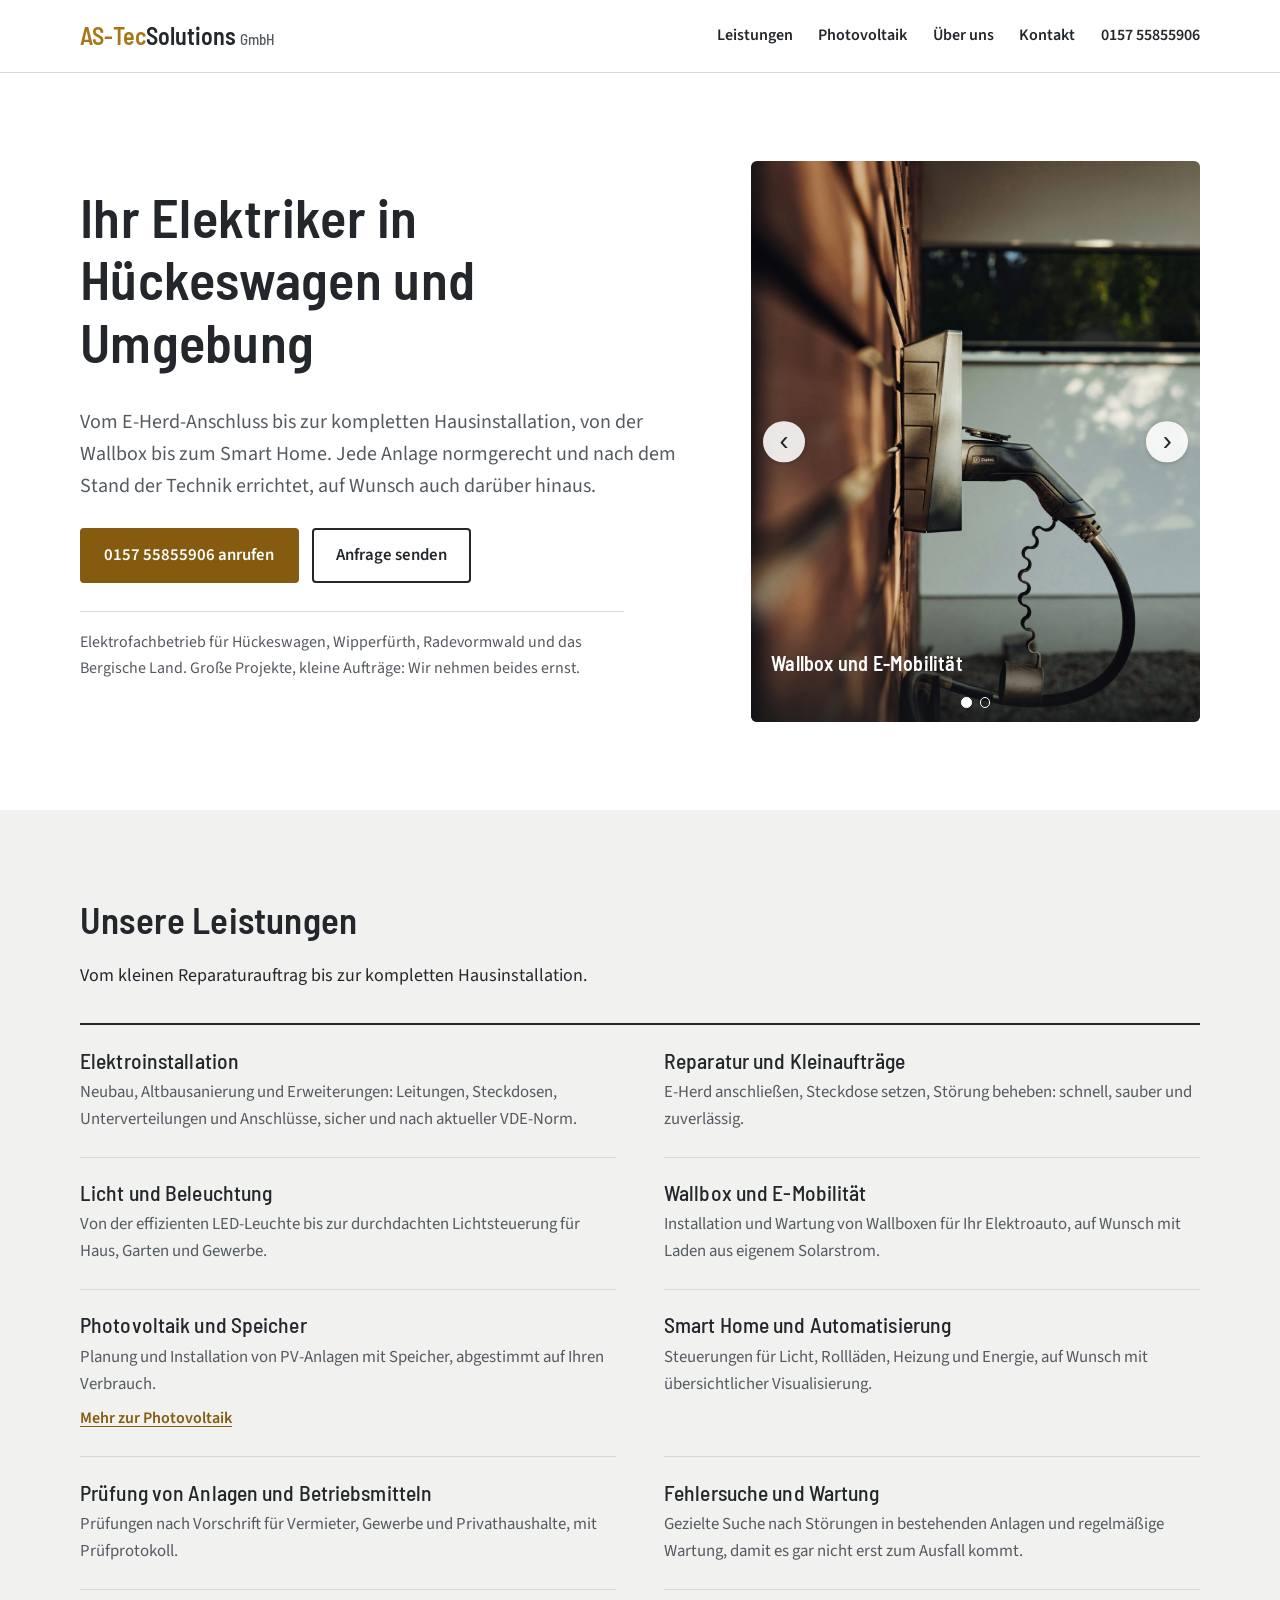
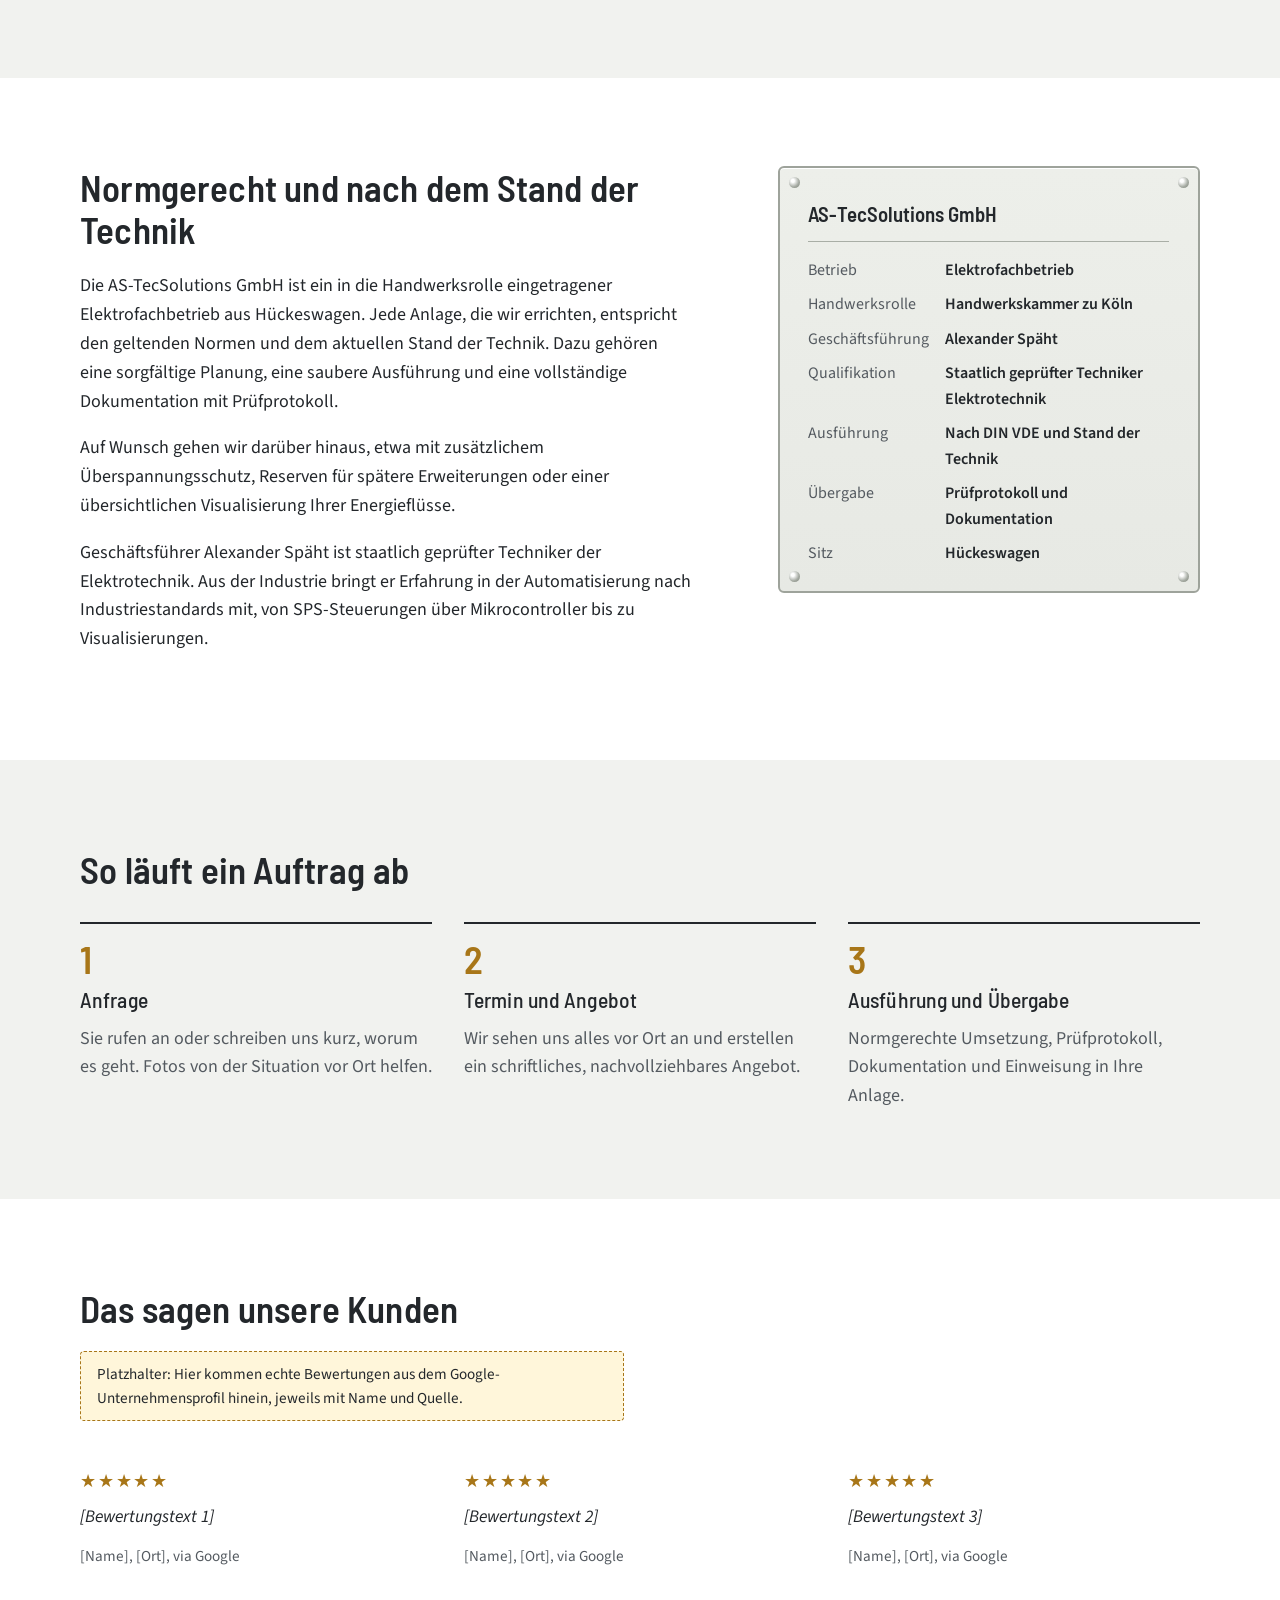
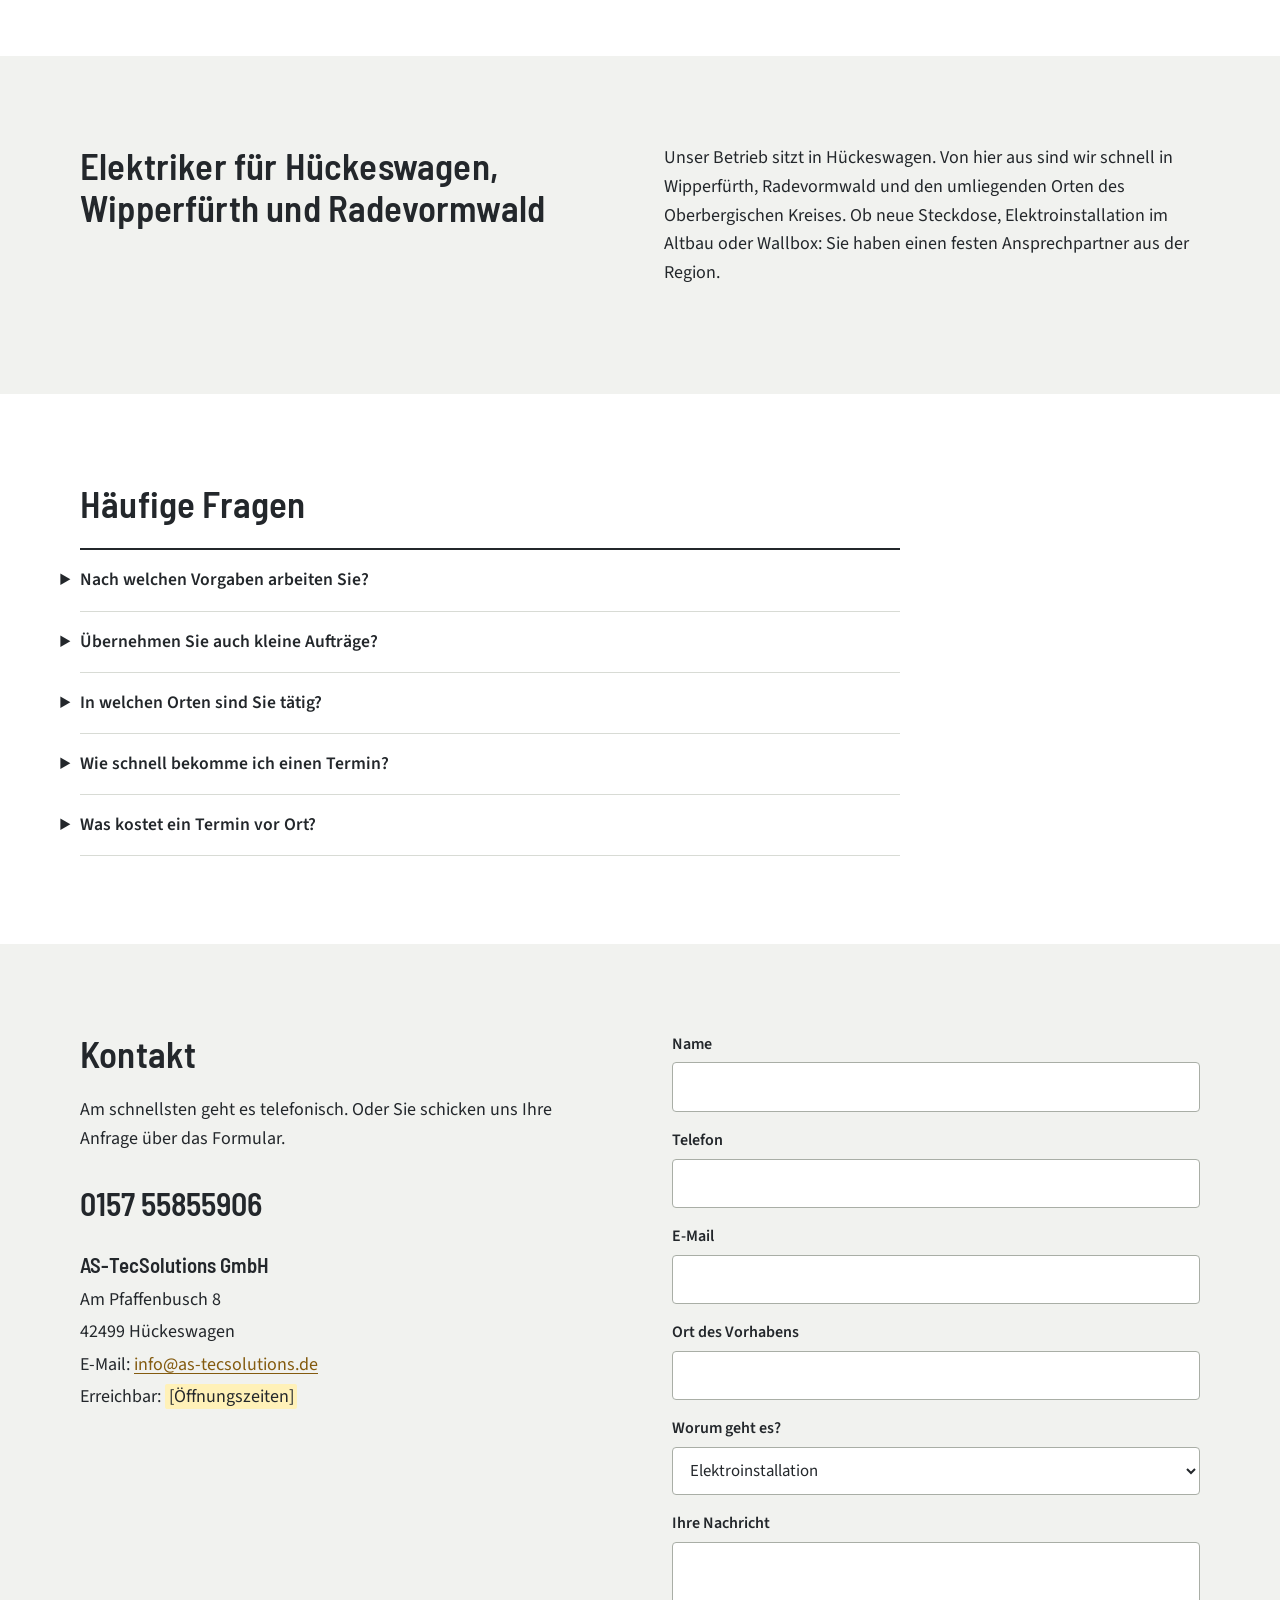
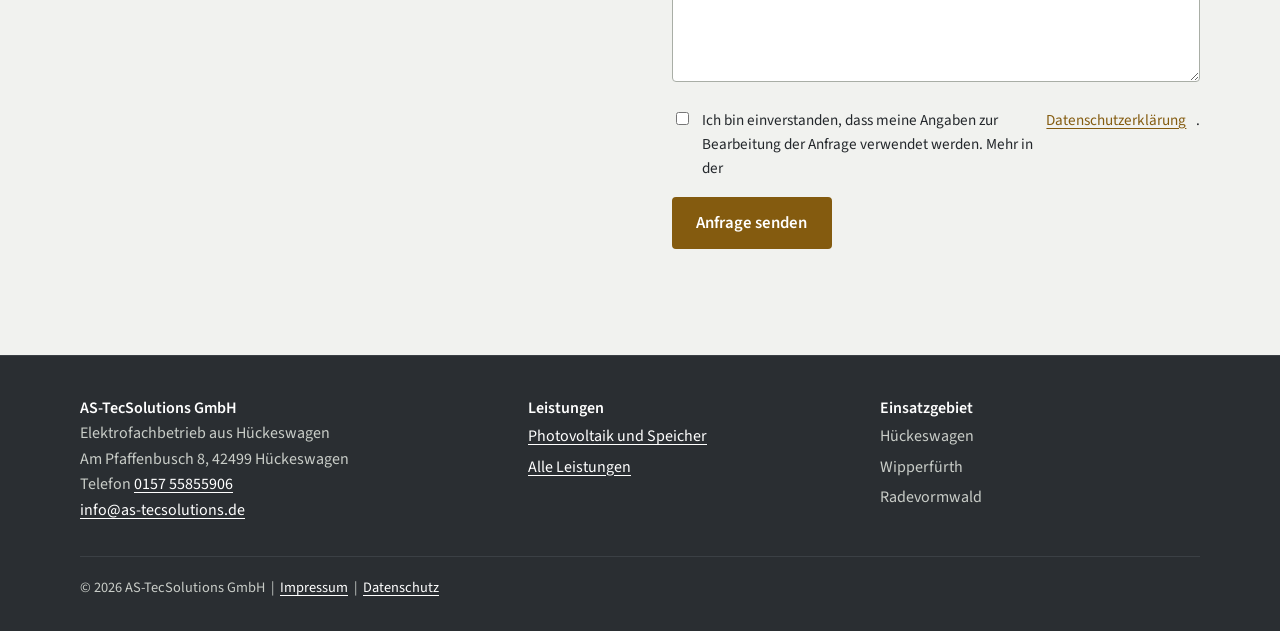
==== commit a0be8cc1: "Add files via upload" ====
--- a/index.html
+++ b/index.html
@@ -1,427 +1,450 @@
 <!DOCTYPE html>
 <html lang="de">
 <head>
-  <meta charset="UTF-8" />
-  <meta name="viewport" content="width=device-width, initial-scale=1.0" />
-  <title>AS-TecSolutions | Elektrotechnik, Solar, Automatisierung und Haustechnik</title>
-  <meta name="description" content="AS-TecSolutions aus Hückeswagen: Elektrotechnik, Solar, Automatisierung und Haustechnik für Haus und Gebäude – geplant, installiert und betreut aus einer Hand." />
-  <meta name="theme-color" content="#121212" media="(prefers-color-scheme: dark)" />
-  <meta name="theme-color" content="#F7F4EC" media="(prefers-color-scheme: light)" />
-  <link rel="canonical" href="https://www.as-tecsolutions.de/" />
-
-  <link rel="icon" href="assets/favicon.ico" sizes="any" />
-  <link rel="icon" type="image/svg+xml" href="assets/favicon.svg" />
-  <link rel="icon" type="image/png" sizes="32x32" href="assets/favicon-32.png" />
-  <link rel="icon" type="image/png" sizes="16x16" href="assets/favicon-16.png" />
-  <link rel="apple-touch-icon" sizes="180x180" href="assets/apple-touch-icon.png" />
-  <link rel="manifest" href="site.webmanifest" />
-
-  <meta property="og:title" content="AS-TecSolutions | Technik verbinden. Lösungen schaffen." />
-  <meta property="og:description" content="Technische Lösungen für Haus und Gebäude: Elektrotechnik, Solar, Automatisierung und Haustechnik." />
-  <meta property="og:type" content="website" />
-  <meta property="og:locale" content="de_DE" />
-  <meta property="og:url" content="https://www.as-tecsolutions.de/" />
-  <meta property="og:image" content="https://www.as-tecsolutions.de/assets/og-image.png" />
-  <meta property="og:image:width" content="1200" />
-  <meta property="og:image:height" content="630" />
-  <meta name="twitter:card" content="summary_large_image" />
-  <meta name="twitter:title" content="AS-TecSolutions | Technik verbinden. Lösungen schaffen." />
-  <meta name="twitter:description" content="Elektrotechnik, Solar, Automatisierung und Haustechnik für Haus und Gebäude." />
-  <meta name="twitter:image" content="https://www.as-tecsolutions.de/assets/og-image.png" />
-
+  <meta charset="UTF-8">
+  <meta name="viewport" content="width=device-width, initial-scale=1">
+  <title>Elektriker Hückeswagen | AS-TecSolutions GmbH: Elektroinstallation, Photovoltaik, Wallbox</title>
+  <meta name="description" content="Elektrofachbetrieb in Hückeswagen: Elektroinstallation, Reparaturen, Beleuchtung, Wallbox, Photovoltaik und Smart Home. Normgerecht nach VDE. Auch in Wipperfürth und Radevormwald.">
+  <link rel="canonical" href="https://www.as-tecsolutions.de/">
+  <meta name="theme-color" content="#FFFFFF">
+  <link rel="icon" href="assets/favicon.ico" sizes="any">
+  <link rel="icon" type="image/svg+xml" href="assets/favicon.svg">
+  <link rel="apple-touch-icon" sizes="180x180" href="assets/apple-touch-icon.png">
+  <link rel="manifest" href="site.webmanifest">
+  <link rel="preload" href="assets/fonts/source-sans-3-latin-400-normal.woff2" as="font" type="font/woff2" crossorigin>
+  <link rel="preload" href="assets/fonts/barlow-semi-condensed-latin-600-normal.woff2" as="font" type="font/woff2" crossorigin>
+  <meta property="og:type" content="website">
+  <meta property="og:locale" content="de_DE">
+  <meta property="og:site_name" content="AS-TecSolutions GmbH">
+  <meta property="og:title" content="Elektriker Hückeswagen | AS-TecSolutions GmbH: Elektroinstallation, Photovoltaik, Wallbox">
+  <meta property="og:description" content="Elektrofachbetrieb in Hückeswagen: Elektroinstallation, Reparaturen, Beleuchtung, Wallbox, Photovoltaik und Smart Home. Normgerecht nach VDE. Auch in Wipperfürth und Radevormwald.">
+  <meta property="og:url" content="https://www.as-tecsolutions.de/">
+  <meta property="og:image" content="https://www.as-tecsolutions.de/assets/og-image.png">
+  <link rel="stylesheet" href="styles.css">
   <script type="application/ld+json">
-  {
-    "@context": "https://schema.org",
-    "@type": "HomeAndConstructionBusiness",
-    "name": "AS-TecSolutions",
-    "url": "https://www.as-tecsolutions.de",
-    "email": "info@as-tecsolutions.de",
-    "telephone": "+4915755855906",
-    "address": {
-      "@type": "PostalAddress",
-      "streetAddress": "Am Pfaffenbusch 8",
-      "postalCode": "42499",
-      "addressLocality": "Hückeswagen",
-      "addressCountry": "DE"
+{
+  "@context": "https://schema.org",
+  "@type": "Electrician",
+  "@id": "https://www.as-tecsolutions.de/#betrieb",
+  "name": "AS-TecSolutions GmbH",
+  "url": "https://www.as-tecsolutions.de/",
+  "logo": "https://www.as-tecsolutions.de/assets/icon-512.png",
+  "image": "https://www.as-tecsolutions.de/img/verteiler.jpg",
+  "telephone": "+4915755855906",
+  "email": "info@as-tecsolutions.de",
+  "address": {
+    "@type": "PostalAddress",
+    "streetAddress": "Am Pfaffenbusch 8",
+    "postalCode": "42499",
+    "addressLocality": "Hückeswagen",
+    "addressRegion": "NRW",
+    "addressCountry": "DE"
+  },
+  "geo": {
+    "@type": "GeoCoordinates",
+    "latitude": "[BREITENGRAD]",
+    "longitude": "[LÄNGENGRAD]"
+  },
+  "openingHours": "[z. B. Mo-Fr 07:30-17:00]",
+  "areaServed": [
+    "Hückeswagen",
+    "Wipperfürth",
+    "Radevormwald",
+    "Oberbergischer Kreis"
+  ],
+  "founder": {
+    "@type": "Person",
+    "name": "Alexander Späht",
+    "jobTitle": "Geschäftsführer, staatlich geprüfter Techniker Elektrotechnik"
+  },
+  "knowsAbout": [
+    "Elektroinstallation",
+    "Reparatur",
+    "Beleuchtung",
+    "Wallbox",
+    "Photovoltaik",
+    "Stromspeicher",
+    "Smart Home",
+    "Prüfung elektrischer Anlagen",
+    "SPS",
+    "Visualisierung"
+  ],
+  "hasOfferCatalog": {
+    "@type": "OfferCatalog",
+    "name": "Leistungen",
+    "itemListElement": [
+      {
+        "@type": "Offer",
+        "itemOffered": {
+          "@type": "Service",
+          "name": "Elektroinstallation"
+        }
+      },
+      {
+        "@type": "Offer",
+        "itemOffered": {
+          "@type": "Service",
+          "name": "Reparatur und Kleinaufträge"
+        }
+      },
+      {
+        "@type": "Offer",
+        "itemOffered": {
+          "@type": "Service",
+          "name": "Licht und Beleuchtung"
+        }
+      },
+      {
+        "@type": "Offer",
+        "itemOffered": {
+          "@type": "Service",
+          "name": "Wallbox Installation"
+        }
+      },
+      {
+        "@type": "Offer",
+        "itemOffered": {
+          "@type": "Service",
+          "name": "Photovoltaik und Speicher"
+        }
+      },
+      {
+        "@type": "Offer",
+        "itemOffered": {
+          "@type": "Service",
+          "name": "Smart Home und Automatisierung"
+        }
+      },
+      {
+        "@type": "Offer",
+        "itemOffered": {
+          "@type": "Service",
+          "name": "Prüfung von Anlagen und Betriebsmitteln"
+        }
+      },
+      {
+        "@type": "Offer",
+        "itemOffered": {
+          "@type": "Service",
+          "name": "Fehlersuche"
+        }
+      }
+    ]
+  }
+}
+  </script>
+  <script type="application/ld+json">
+{
+  "@context": "https://schema.org",
+  "@type": "FAQPage",
+  "mainEntity": [
+    {
+      "@type": "Question",
+      "name": "Nach welchen Vorgaben arbeiten Sie?",
+      "acceptedAnswer": {
+        "@type": "Answer",
+        "text": "Alle Anlagen errichten wir normgerecht nach den geltenden DIN-VDE-Bestimmungen und dem aktuellen Stand der Technik. Zu jeder Anlage erhalten Sie ein Prüfprotokoll und eine Dokumentation."
+      }
     },
-    "areaServed": ["Hückeswagen", "Bergisches Land", "Umgebung"],
-    "slogan": "Technik verbinden. Lösungen schaffen.",
-    "description": "Elektrotechnik, Solar, Automatisierung und Haustechnik für Haus und Gebäude."
-  }
+    {
+      "@type": "Question",
+      "name": "Übernehmen Sie auch kleine Aufträge?",
+      "acceptedAnswer": {
+        "@type": "Answer",
+        "text": "Ja. Eine neue Steckdose, der Anschluss eines E-Herds oder eine defekte Leuchte: Wir kümmern uns darum. Große Projekte, kleine Aufträge: Wir nehmen beides ernst."
+      }
+    },
+    {
+      "@type": "Question",
+      "name": "In welchen Orten sind Sie tätig?",
+      "acceptedAnswer": {
+        "@type": "Answer",
+        "text": "Unser Schwerpunkt liegt in Hückeswagen, Wipperfürth und Radevormwald. Auf Anfrage sind wir auch im übrigen Oberbergischen Kreis und im Bergischen Land unterwegs."
+      }
+    },
+    {
+      "@type": "Question",
+      "name": "Wie schnell bekomme ich einen Termin?",
+      "acceptedAnswer": {
+        "@type": "Answer",
+        "text": "[PLATZHALTER: z. B. In der Regel melden wir uns innerhalb von zwei Werktagen und vereinbaren einen Termin vor Ort.]"
+      }
+    },
+    {
+      "@type": "Question",
+      "name": "Was kostet ein Termin vor Ort?",
+      "acceptedAnswer": {
+        "@type": "Answer",
+        "text": "[PLATZHALTER: Konditionen für Besichtigung und Angebot eintragen.]"
+      }
+    }
+  ]
+}
   </script>
-
-  <link rel="stylesheet" href="styles.css" />
-  <script>
-    (function () {
-      try {
-        var stored = localStorage.getItem("asTecSolutionsTheme");
-        var theme = stored || "light";
-        document.documentElement.setAttribute("data-theme", theme);
-      } catch (e) {}
-    })();
-  </script>
+  <!-- Umami: Website-ID in build.py eintragen, dann wird hier das Statistikskript eingebunden -->
 </head>
 <body>
   <a class="skip-link" href="#inhalt">Zum Inhalt springen</a>
-
   <header class="topbar">
-    <div class="container nav">
-      <a class="brand" href="index.html" aria-label="AS-TecSolutions Startseite">
-        <span class="brand-lockup">
-          <span class="brand-main"><span class="brand-gold">AS-Tec</span><span class="brand-light">Solutions</span></span>
-        </span>
-      </a>
-
-      <nav class="nav-links" aria-label="Hauptnavigation">
-        <a href="#leistungen">Leistungen</a>
-        <a href="#profil">Profil</a>
-        <a href="#arbeitsweise">Ablauf</a>
-        <a href="faq.html">FAQ</a>
-        <a href="#kontakt">Kontakt</a>
+    <div class="wrap">
+      <a class="brand" href="index.html"><span>AS-Tec</span>Solutions<small>GmbH</small></a>
+      <button class="menu-btn" type="button" aria-expanded="false" aria-controls="hauptnavigation">Menü</button>
+      <nav class="nav" id="hauptnavigation" aria-label="Hauptnavigation">
+        <a href="index.html#leistungen">Leistungen</a>
+        <a href="photovoltaik.html">Photovoltaik</a>
+        <a href="index.html#ueber-uns">Über uns</a>
+        <a href="index.html#kontakt">Kontakt</a>
+        <a class="tel" href="tel:+4915755855906">0157 55855906</a>
       </nav>
-
-      <div class="actions">
-        <div class="theme-switch" data-theme-switch>
-          <button class="theme-icon-btn" type="button" data-open-theme-preview aria-haspopup="dialog" aria-label="Hell-/Dunkelmodus" aria-expanded="false">
-            <span class="theme-toggle-icon" data-theme-icon-dark aria-hidden="true">☀</span>
-            <span class="theme-toggle-icon" data-theme-icon-light aria-hidden="true">☾</span>
-          </button>
-
-          <div class="theme-popover" data-theme-preview-overlay hidden role="dialog" aria-label="Hell-/Dunkelmodus wählen">
-            <div class="theme-popover-head">
-              <span class="theme-popover-title">Darstellung</span>
-            </div>
-            <div class="theme-preview-grid">
-              <button class="theme-preview-card" type="button" data-theme-preview-pick="dark">
-                <span class="theme-preview-swatch theme-preview-swatch-dark" aria-hidden="true">
-                  <span class="theme-preview-swatch-bar"></span>
-                  <span class="theme-preview-swatch-line"></span>
-                  <span class="theme-preview-swatch-line theme-preview-swatch-line-short"></span>
-                </span>
-                <span class="theme-preview-card-label">
-                  <span class="theme-preview-card-dot" aria-hidden="true">☀</span>
-                  Dunkel
-                </span>
-              </button>
-
-              <button class="theme-preview-card" type="button" data-theme-preview-pick="light">
-                <span class="theme-preview-swatch theme-preview-swatch-light" aria-hidden="true">
-                  <span class="theme-preview-swatch-bar"></span>
-                  <span class="theme-preview-swatch-line"></span>
-                  <span class="theme-preview-swatch-line theme-preview-swatch-line-short"></span>
-                </span>
-                <span class="theme-preview-card-label">
-                  <span class="theme-preview-card-dot" aria-hidden="true">☾</span>
-                  Hell
-                </span>
-              </button>
-            </div>
-          </div>
-        </div>
-
-        <a class="btn" href="mailto:info@as-tecsolutions.de?subject=Projektanfrage%20%C3%BCber%20die%20Website">Projekt anfragen</a>
-      </div>
     </div>
   </header>
 
   <main id="inhalt">
-    <section class="hero">
-      <div class="container hero-grid">
+    <section class="section hero">
+      <div class="wrap">
         <div>
-          <div class="eyebrow">Elektrotechnik · Solar · Automatisierung · Haustechnik</div>
-          <h1>Technik verbinden.<br><span class="highlight">Lösungen schaffen.</span></h1>
-          <p class="hero-lead">
-            Elektrotechnik, Solar, Automatisierung und Haustechnik aus einer Hand, geplant und umgesetzt in Hückeswagen und dem Bergischen Land.
-          </p>
-          <div class="hero-actions">
-            <a class="btn" href="#kontakt">Unverbindlich anfragen</a>
-            <a class="btn-secondary" href="#leistungen">Leistungen ansehen</a>
+          <h1>Ihr Elektriker in Hückeswagen und Umgebung</h1>
+          <p class="lead">Vom E-Herd-Anschluss bis zur kompletten Hausinstallation, von der Wallbox bis zum Smart Home. Jede Anlage normgerecht und nach dem Stand der Technik errichtet, auf Wunsch auch darüber hinaus.</p>
+          <div class="actions">
+            <a class="btn" href="tel:+4915755855906">0157 55855906 anrufen</a>
+            <a class="btn btn--plain" href="#kontakt">Anfrage senden</a>
           </div>
-        </div>
-
-        <div class="hero-image">
-          <img src="img/photo_1.jpg" alt="Elektroinstallation und Verteilungstechnik von AS-TecSolutions" loading="eager" />
-        </div>
-      </div>
-
-      <div class="container trustbar" aria-label="Kurzvorteile">
-        <div class="trust-grid">
-          <div class="trust-item"><b>4 Bereiche</b><span>Elektro, Solar, Automatisierung, Haustechnik</span></div>
-          <div class="trust-item"><b>1 Linie</b><span>Planung, Ausführung und Technikverständnis</span></div>
-          <div class="trust-item"><b>Vor Ort</b><span>Hückeswagen und Bergisches Land</span></div>
-          <div class="trust-item"><b>Praxisnah</b><span>Lösungen, die im Alltag funktionieren</span></div>
-        </div>
-      </div>
-    </section>
-
-    <section id="profil" class="about">
-      <div class="container about-box">
-        <div class="about-main">
-          <div class="eyebrow">Profil</div>
-          <h2>Technik wird stark, wenn sie sauber geplant ist.</h2>
-          <p>
-            AS-TecSolutions verbindet elektrotechnisches Fachwissen mit praktischer Umsetzung in Außenanlagen, Gebäudetechnik und moderner Nachrüstung. Das Ziel ist nicht die komplizierteste Lösung, sondern die passende: verständlich geplant, ordentlich installiert und zuverlässig betreut.
-          </p>
-          <p>
-            Besonders wertvoll ist der Blick auf Schnittstellen: Stromversorgung, Steuerung, Sensorik, Wasserführung, Montageorte und spätere Wartung werden früh zusammen betrachtet. So entsteht Technik, die nicht nur funktioniert, sondern sich langfristig gut nutzen lässt.
-          </p>
-        </div>
-
-        <div class="about-side" aria-label="Arbeitsprinzipien">
-          <div class="value-row">
-            <div class="value-icon">01</div>
-            <div><strong>Verstehen vor Verkaufen</strong><span>Erst wird geklärt, was die Aufgabe wirklich braucht – dann wird die Lösung aufgebaut.</span></div>
+          <p class="area-line">Elektrofachbetrieb für Hückeswagen, Wipperfürth, Radevormwald und das Bergische Land. Große Projekte, kleine Aufträge: Wir nehmen beides ernst.</p>
+        </div>
+        <div class="slider" data-slider aria-roledescription="Karussell" aria-label="Beispiele unserer Arbeit">
+          <!-- Weitere Bilder: einfach einen weiteren <figure class="slide"> Block anlegen,
+               Bild im Hochformat 4:5, 1200 x 1500 px, nach img/ legen. Punkte und Pfeile passen sich automatisch an. -->
+          <div class="slider-track" tabindex="0">
+            <figure class="slide" aria-roledescription="Bild" aria-label="1 von 2">
+              <img src="img/slider-wallbox.jpg" width="1200" height="1500" alt="Wallbox an einer Hauswand mit eingehängtem Ladekabel" fetchpriority="high">
+              <figcaption><a href="#leistungen">Wallbox und E-Mobilität</a></figcaption>
+            </figure>
+            <figure class="slide" aria-roledescription="Bild" aria-label="2 von 2">
+              <img src="img/slider-verteilung.jpg" width="1200" height="1500" alt="Aufgeräumte Unterverteilung mit Leitungsschutzschaltern und Smart-Home-Modulen" loading="lazy">
+              <figcaption><a href="#leistungen">Unterverteilung und Smart Home</a></figcaption>
+            </figure>
           </div>
-          <div class="value-row">
-            <div class="value-icon">02</div>
-            <div><strong>Saubere technische Linie</strong><span>Material, Leitungswege, Steuerung und Bedienung werden nachvollziehbar abgestimmt.</span></div>
+          <button class="slider-btn slider-btn--prev" type="button" aria-label="Vorheriges Bild">&#8249;</button>
+          <button class="slider-btn slider-btn--next" type="button" aria-label="Nächstes Bild">&#8250;</button>
+          <div class="slider-dots" role="group" aria-label="Bild auswählen"></div>
+        </div>
+      </div>
+    </section>
+
+    <section class="section section--stone" id="leistungen" aria-labelledby="leistungen-titel">
+      <div class="wrap">
+        <h2 id="leistungen-titel">Unsere Leistungen</h2>
+        <p>Vom kleinen Reparaturauftrag bis zur kompletten Hausinstallation.</p>
+        <div class="services">
+          <article class="service">
+            <h3>Elektroinstallation</h3>
+            <p>Neubau, Altbausanierung und Erweiterungen: Leitungen, Steckdosen, Unterverteilungen und Anschlüsse, sicher und nach aktueller VDE-Norm.</p>
+          </article>
+          <article class="service">
+            <h3>Reparatur und Kleinaufträge</h3>
+            <p>E-Herd anschließen, Steckdose setzen, Störung beheben: schnell, sauber und zuverlässig.</p>
+          </article>
+          <article class="service">
+            <h3>Licht und Beleuchtung</h3>
+            <p>Von der effizienten LED-Leuchte bis zur durchdachten Lichtsteuerung für Haus, Garten und Gewerbe.</p>
+          </article>
+          <article class="service">
+            <h3>Wallbox und E-Mobilität</h3>
+            <p>Installation und Wartung von Wallboxen für Ihr Elektroauto, auf Wunsch mit Laden aus eigenem Solarstrom.</p>
+          </article>
+          <article class="service">
+            <h3>Photovoltaik und Speicher</h3>
+            <p>Planung und Installation von PV-Anlagen mit Speicher, abgestimmt auf Ihren Verbrauch.</p>
+            <a class="more" href="photovoltaik.html">Mehr zur Photovoltaik</a>
+          </article>
+          <article class="service">
+            <h3>Smart Home und Automatisierung</h3>
+            <p>Steuerungen für Licht, Rollläden, Heizung und Energie, auf Wunsch mit übersichtlicher Visualisierung.</p>
+          </article>
+          <article class="service">
+            <h3>Prüfung von Anlagen und Betriebsmitteln</h3>
+            <p>Prüfungen nach Vorschrift für Vermieter, Gewerbe und Privathaushalte, mit Prüfprotokoll.</p>
+          </article>
+          <article class="service">
+            <h3>Fehlersuche und Wartung</h3>
+            <p>Gezielte Suche nach Störungen in bestehenden Anlagen und regelmäßige Wartung, damit es gar nicht erst zum Ausfall kommt.</p>
+          </article>
+          <!-- ERST NACH EINTRAGUNG INS INSTALLATEURVERZEICHNIS ERGÄNZEN: Zählerschrank und Hausanschluss, Netzanmeldung und Marktstammdatenregister, Wärmepumpe mit Zählerkonzept -->
+        </div>
+      </div>
+    </section>
+
+    <section class="section" id="ueber-uns" aria-labelledby="profil-titel">
+      <div class="wrap profile">
+        <div>
+          <h2 id="profil-titel">Normgerecht und nach dem Stand der Technik</h2>
+          <p>Die AS-TecSolutions GmbH ist ein in die Handwerksrolle eingetragener Elektrofachbetrieb aus Hückeswagen. Jede Anlage, die wir errichten, entspricht den geltenden Normen und dem aktuellen Stand der Technik. Dazu gehören eine sorgfältige Planung, eine saubere Ausführung und eine vollständige Dokumentation mit Prüfprotokoll.</p>
+          <p>Auf Wunsch gehen wir darüber hinaus, etwa mit zusätzlichem Überspannungsschutz, Reserven für spätere Erweiterungen oder einer übersichtlichen Visualisierung Ihrer Energieflüsse.</p>
+          <p>Geschäftsführer Alexander Späht ist staatlich geprüfter Techniker der Elektrotechnik. Aus der Industrie bringt er Erfahrung in der Automatisierung nach Industriestandards mit, von SPS-Steuerungen über Mikrocontroller bis zu Visualisierungen.</p>
+        </div>
+        <div class="plate" aria-label="Betriebsdaten">
+          <span class="screw-b" aria-hidden="true"></span>
+          <p class="plate-title">AS-TecSolutions GmbH</p>
+          <dl>
+            <dt>Betrieb</dt><dd>Elektrofachbetrieb</dd>
+            <dt>Handwerksrolle</dt><dd>Handwerkskammer zu Köln</dd>
+            <dt>Geschäftsführung</dt><dd>Alexander Späht</dd>
+            <dt>Qualifikation</dt><dd>Staatlich geprüfter Techniker Elektrotechnik</dd>
+            <dt>Ausführung</dt><dd>Nach DIN VDE und Stand der Technik</dd>
+            <dt>Übergabe</dt><dd>Prüfprotokoll und Dokumentation</dd>
+            <dt>Sitz</dt><dd>Hückeswagen</dd>
+            <!-- ERST NACH EINTRAGUNG INS INSTALLATEURVERZEICHNIS ERGÄNZEN:
+            <dt>Netzbetreiber</dt><dd>Installateurverzeichnis [Netzbetreiber]</dd> -->
+          </dl>
+        </div>
+      </div>
+    </section>
+
+    <section class="section section--stone" aria-labelledby="ablauf-titel">
+      <div class="wrap">
+        <h2 id="ablauf-titel">So läuft ein Auftrag ab</h2>
+        <ol class="steps">
+          <li><h3>Anfrage</h3><p>Sie rufen an oder schreiben uns kurz, worum es geht. Fotos von der Situation vor Ort helfen.</p></li>
+          <li><h3>Termin und Angebot</h3><p>Wir sehen uns alles vor Ort an und erstellen ein schriftliches, nachvollziehbares Angebot.</p></li>
+          <li><h3>Ausführung und Übergabe</h3><p>Normgerechte Umsetzung, Prüfprotokoll, Dokumentation und Einweisung in Ihre Anlage.</p></li>
+        </ol>
+      </div>
+    </section>
+
+    <section class="section" id="bewertungen" aria-labelledby="bewertungen-titel">
+      <div class="wrap">
+        <h2 id="bewertungen-titel">Das sagen unsere Kunden</h2>
+        <p class="placeholder-note">Platzhalter: Hier kommen echte Bewertungen aus dem Google-Unternehmensprofil hinein, jeweils mit Name und Quelle.</p>
+        <div class="reviews">
+          <figure class="review">
+            <div class="stars" aria-label="5 von 5 Sternen">★★★★★</div>
+            <blockquote>[Bewertungstext 1]</blockquote>
+            <figcaption>[Name], [Ort], via Google</figcaption>
+          </figure>
+          <figure class="review">
+            <div class="stars" aria-label="5 von 5 Sternen">★★★★★</div>
+            <blockquote>[Bewertungstext 2]</blockquote>
+            <figcaption>[Name], [Ort], via Google</figcaption>
+          </figure>
+          <figure class="review">
+            <div class="stars" aria-label="5 von 5 Sternen">★★★★★</div>
+            <blockquote>[Bewertungstext 3]</blockquote>
+            <figcaption>[Name], [Ort], via Google</figcaption>
+          </figure>
+        </div>
+      </div>
+    </section>
+
+    <section class="section section--stone" aria-labelledby="gebiet-titel">
+      <div class="wrap cols">
+        <div>
+          <h2 id="gebiet-titel">Elektriker für Hückeswagen, Wipperfürth und Radevormwald</h2>
+        </div>
+        <div>
+          <p>Unser Betrieb sitzt in Hückeswagen. Von hier aus sind wir schnell in Wipperfürth, Radevormwald und den umliegenden Orten des Oberbergischen Kreises. Ob neue Steckdose, Elektroinstallation im Altbau oder Wallbox: Sie haben einen festen Ansprechpartner aus der Region.</p>
+        </div>
+      </div>
+    </section>
+
+    <section class="section" aria-labelledby="faq-titel">
+      <div class="wrap">
+        <h2 id="faq-titel">Häufige Fragen</h2>
+        <div class="faq">
+        <details>
+          <summary>Nach welchen Vorgaben arbeiten Sie?</summary>
+          <p>Alle Anlagen errichten wir normgerecht nach den geltenden DIN-VDE-Bestimmungen und dem aktuellen Stand der Technik. Zu jeder Anlage erhalten Sie ein Prüfprotokoll und eine Dokumentation.</p>
+        </details>
+        <details>
+          <summary>Übernehmen Sie auch kleine Aufträge?</summary>
+          <p>Ja. Eine neue Steckdose, der Anschluss eines E-Herds oder eine defekte Leuchte: Wir kümmern uns darum. Große Projekte, kleine Aufträge: Wir nehmen beides ernst.</p>
+        </details>
+        <details>
+          <summary>In welchen Orten sind Sie tätig?</summary>
+          <p>Unser Schwerpunkt liegt in Hückeswagen, Wipperfürth und Radevormwald. Auf Anfrage sind wir auch im übrigen Oberbergischen Kreis und im Bergischen Land unterwegs.</p>
+        </details>
+        <details>
+          <summary>Wie schnell bekomme ich einen Termin?</summary>
+          <p>[PLATZHALTER: z. B. In der Regel melden wir uns innerhalb von zwei Werktagen und vereinbaren einen Termin vor Ort.]</p>
+        </details>
+        <details>
+          <summary>Was kostet ein Termin vor Ort?</summary>
+          <p>[PLATZHALTER: Konditionen für Besichtigung und Angebot eintragen.]</p>
+        </details>
+        </div>
+      </div>
+    </section>
+
+    <section class="section section--stone" id="kontakt" aria-labelledby="kontakt-titel">
+      <div class="wrap contact">
+        <div>
+          <h2 id="kontakt-titel">Kontakt</h2>
+          <p>Am schnellsten geht es telefonisch. Oder Sie schicken uns Ihre Anfrage über das Formular.</p>
+          <a class="big-tel" href="tel:+4915755855906">0157 55855906</a>
+          <address class="nap">
+            <strong>AS-TecSolutions GmbH</strong><br>
+            Am Pfaffenbusch 8<br>
+            42499 Hückeswagen<br>
+            E-Mail: <a href="mailto:info@as-tecsolutions.de">info@as-tecsolutions.de</a><br>
+            Erreichbar: <span class="ph">[Öffnungszeiten]</span>
+          </address>
+        </div>
+        <form data-contact action="[FORMULAR-ENDPUNKT]" method="post">
+          <div class="field"><label for="f-name">Name</label><input id="f-name" name="name" autocomplete="name" required></div>
+          <div class="field"><label for="f-tel">Telefon</label><input id="f-tel" name="telefon" type="tel" autocomplete="tel"></div>
+          <div class="field"><label for="f-mail">E-Mail</label><input id="f-mail" name="email" type="email" autocomplete="email" required></div>
+          <div class="field"><label for="f-ort">Ort des Vorhabens</label><input id="f-ort" name="ort" autocomplete="address-level2"></div>
+          <div class="field">
+            <label for="f-anliegen">Worum geht es?</label>
+            <select id="f-anliegen" name="anliegen">
+              <option>Elektroinstallation</option>
+              <option>Photovoltaik und Speicher</option>
+              <option>Wallbox</option>
+              <option>Reparatur</option>
+              <option>Beleuchtung</option>
+              <option>Prüfung</option>
+              <option>Etwas anderes</option>
+            </select>
           </div>
-          <div class="value-row">
-            <div class="value-icon">03</div>
-            <div><strong>Ordentliche Umsetzung</strong><span>Ein professioneller Gesamteindruck zählt – sichtbar im Detail und spürbar im Betrieb.</span></div>
+          <div class="field"><label for="f-text">Ihre Nachricht</label><textarea id="f-text" name="nachricht" required></textarea></div>
+          <div class="field">
+            <label class="check"><input type="checkbox" name="datenschutz" required> Ich bin einverstanden, dass meine Angaben zur Bearbeitung der Anfrage verwendet werden. Mehr in der <a href="datenschutz.html">Datenschutzerklärung</a>.</label>
           </div>
-        </div>
-      </div>
-    </section>
-
-    <section id="leistungen">
-      <div class="container section-head">
-        <div>
-          <div class="eyebrow">Leistungsbereiche</div>
-          <h2>Vier Bereiche. Eine technische Handschrift.</h2>
-        </div>
-        <p>
-          Jede Leistung kann einzeln umgesetzt werden. Besonders stark wird sie, wenn Planung, Installation, Bedienbarkeit und spätere Betreuung von Anfang an zusammen gedacht werden.
-        </p>
-      </div>
-
-      <div class="service-grid">
-        <article class="service">
-          <div class="service-image">
-            <img src="img/photo_1.jpg" alt="Elektroinstallation und Verteilungstechnik von AS-TecSolutions" loading="lazy" />
-          </div>
-          <div class="service-body">
-            <div class="service-kicker">Basis & Sicherheit</div>
-            <h3>Elektrotechnik</h3>
-            <div class="gold-line"></div>
-            <p class="service-desc">Elektrotechnische Planung, Installation und Nachrüstung für Gebäude, Außenbereiche und technische Anlagen – sauber, nachvollziehbar und normbewusst umgesetzt.</p>
-            <ul class="checks">
-              <li>Installationen, Erweiterungen und technische Anschlüsse</li>
-              <li>Stromversorgung für Außenanlagen, Pool- und Gartentechnik</li>
-              <li>Strukturierte Leitungsführung und klare Dokumentation</li>
-            </ul>
-          </div>
-        </article>
-
-        <article class="service">
-          <div class="service-image">
-            <img src="img/photo_5.jpg" alt="Photovoltaikanlage auf einem Wohnhausdach im Abendlicht" loading="lazy" />
-          </div>
-          <div class="service-body">
-            <div class="service-kicker">Energie & Eigenverbrauch</div>
-            <h3>Solar</h3>
-            <div class="gold-line"></div>
-            <p class="service-desc">Photovoltaik-Anlagen von der Planung bis zur Einbindung ins Hausnetz – mit Blick auf Eigenverbrauch, Speicherung und sinnvolle Erweiterbarkeit.</p>
-            <ul class="checks">
-              <li>Planung von PV-Anlagen für Dach und Aufständerung</li>
-              <li>Einbindung von Speicher- und Energiemanagementsystemen</li>
-              <li>Auslegung auf Eigenverbrauch und spätere Erweiterung</li>
-            </ul>
-          </div>
-        </article>
-
-        <article class="service">
-          <div class="service-image">
-            <img src="img/photo_2.jpg" alt="Smart-Home-Panel für Automatisierung in einem modernen Wohnbereich" loading="lazy" />
-          </div>
-          <div class="service-body">
-            <div class="service-kicker">Komfort & Steuerung</div>
-            <h3>Automatisierung</h3>
-            <div class="gold-line"></div>
-            <p class="service-desc">Smarte Steuerungen und technische Abläufe, die Komfort erhöhen und den Alltag vereinfachen – ohne unnötige Komplexität.</p>
-            <ul class="checks">
-              <li>Nachrüstung und Integration bestehender Technik</li>
-              <li>Schaltzeiten, Sensorik, Szenen und Bedienkonzepte</li>
-              <li>Verbindung von Innenraum, Außenbereich und Gebäudetechnik</li>
-            </ul>
-          </div>
-        </article>
-
-        <article class="service">
-          <div class="service-image">
-            <img src="img/photo_3.jpg" alt="Automatische Bewässerung in einem hochwertigen Garten" loading="lazy" />
-          </div>
-          <div class="service-body">
-            <div class="service-kicker">Garten, Pool & Wärme</div>
-            <h3>Haustechnik</h3>
-            <div class="gold-line"></div>
-            <p class="service-desc">Haustechnik für Garten, Pool und Wohnbereich: Bewässerung, Poolanlagen und moderne Infrarot-Heizsysteme, technisch passend geplant und sauber eingebunden.</p>
-            <ul class="checks">
-              <li>Wasser- und Technikzonen für Garten und Pool</li>
-              <li>Elektrische Einbindung von Ventilen, Steuerung und Sensorik</li>
-              <li>Auswahl und Einbindung geeigneter Infrarot-Heizflächen</li>
-            </ul>
-          </div>
-        </article>
-      </div>
-    </section>
-
-    <section class="system" aria-labelledby="systemgedanke-title">
-      <div class="container section-head">
-        <div>
-          <div class="eyebrow">Systemgedanke</div>
-          <h2 id="systemgedanke-title">Nicht nur anschließen – <span class="highlight">sinnvoll verbinden.</span></h2>
-        </div>
-        <p>
-          Viele technische Aufgaben berühren mehrere Gewerke. AS-TecSolutions denkt diese Schnittstellen früh mit, damit am Ende keine Insellösungen entstehen.
-        </p>
-      </div>
-
-      <div class="container system-grid">
-        <div class="system-card">
-          <div class="numline"><span>01</span><span>Außen</span></div>
-          <h3>Technik an Dach, Garten und Gebäude</h3>
-          <p>Solaranlagen, Stromversorgung, Wasser und Steuerung werden so geplant, dass Dach, Außenanlagen und Gebäude technisch zusammenpassen.</p>
-        </div>
-        <div class="system-card">
-          <div class="numline"><span>02</span><span>Innen</span></div>
-          <h3>Nachrüstung im Bestand</h3>
-          <p>Bestehende Gebäude lassen sich oft gezielt verbessern – mit smarten Steuerungen, sauberer Installation und klarer Bedienung.</p>
-        </div>
-        <div class="system-card">
-          <div class="numline"><span>03</span><span>Service</span></div>
-          <h3>Betreuung nach der Umsetzung</h3>
-          <p>Technik ist erst fertig, wenn sie im Alltag funktioniert. Deshalb gehören Prüfung, Einweisung und spätere Unterstützung mit dazu.</p>
-        </div>
-      </div>
-    </section>
-
-    <section id="arbeitsweise" class="process">
-      <div class="container process-grid">
-        <div class="process-card">
-          <div class="eyebrow">Arbeitsweise</div>
-          <h2>Klarer Ablauf statt Technik-Chaos.</h2>
-          <p>
-            Gute technische Lösungen entstehen durch saubere Klärung, realistische Planung und eine Ausführung, die im Detail stimmt. Deshalb läuft jedes Projekt strukturiert und nachvollziehbar ab.
-          </p>
-        </div>
-
-        <div class="process-list">
-          <div class="step">
-            <div class="num">01</div>
-            <div><strong>Aufgabe verstehen</strong><span>Vorhaben, Bestand, Anforderungen und mögliche Schnittstellen werden geklärt.</span></div>
-          </div>
-          <div class="step">
-            <div class="num">02</div>
-            <div><strong>Lösung planen</strong><span>Material, Anschluss, Steuerung, Montageort und spätere Nutzung werden sinnvoll aufeinander abgestimmt.</span></div>
-          </div>
-          <div class="step">
-            <div class="num">03</div>
-            <div><strong>Fachgerecht ausführen</strong><span>Saubere Montage, ordentliche Leitungsführung und ein professioneller Gesamteindruck.</span></div>
-          </div>
-          <div class="step">
-            <div class="num">04</div>
-            <div><strong>Prüfen & einweisen</strong><span>Nachvollziehbare Prüfung, verständliche Erklärung und zuverlässige Betreuung nach der Umsetzung.</span></div>
-          </div>
-        </div>
-      </div>
-    </section>
-
-    <section class="cta-band" aria-label="Projektanfrage">
-      <div class="container cta-box">
-        <div>
-          <div class="eyebrow">Nächster Schritt</div>
-          <h2>Sie haben ein technisches Vorhaben?</h2>
-          <p>Eine kurze Beschreibung reicht für den Start: Was soll umgesetzt werden, wo befindet sich das Projekt und welche Technik ist bereits vorhanden?</p>
-        </div>
-        <div class="cta-actions">
-          <a class="btn" href="mailto:info@as-tecsolutions.de?subject=Projektanfrage%20AS-TecSolutions&body=Hallo%20AS-TecSolutions,%0D%0A%0D%0Aich%20m%C3%B6chte%20folgendes%20Vorhaben%20anfragen:%0D%0A%0D%0AProjektort:%0D%0AGew%C3%BCnschte%20Leistung:%0D%0ABestehende%20Technik:%0D%0AZeitrahmen:%0D%0A%0D%0AViele%20Gr%C3%BC%C3%9Fe">Projekt beschreiben</a>
-        </div>
-      </div>
-    </section>
-
-    <section id="kontakt" class="contact">
-      <div class="container contact-box">
-        <div>
-          <div class="eyebrow">Kontakt</div>
-          <h2>Technische Aufgabe? Einfach melden.</h2>
-          <p>
-            Beschreiben Sie kurz Ihr Vorhaben. AS-TecSolutions unterstützt Sie bei Elektrotechnik, Solar, Automatisierung und Haustechnik – klar, zuverlässig und lösungsorientiert.
-          </p>
-        </div>
-
-        <div class="contact-info">
-          <strong>AS-TecSolutions</strong>
-          <div>Inh.: Alexander Späht</div>
-          <div>Adresse: Am Pfaffenbusch 8 · 42499 Hückeswagen</div>
-          <div>Telefon: <a href="tel:+4915755855906">0157 55855906</a></div>
-          <div>E-Mail: <a href="mailto:info@as-tecsolutions.de">info@as-tecsolutions.de</a></div>
-          <div>Web: <a href="https://www.as-tecsolutions.de">www.as-tecsolutions.de</a></div>
-          <div>Region: Hückeswagen · Bergisches Land</div>
-          <div><a class="btn" href="mailto:info@as-tecsolutions.de?subject=Projektanfrage%20%C3%BCber%20die%20Website">Jetzt Anfrage senden</a></div>
-        </div>
-      </div>
-    </section>
-
+          <button class="btn" type="submit">Anfrage senden</button>
+          <p class="form-status" role="status"></p>
+        </form>
+      </div>
+    </section>
   </main>
 
   <footer>
-    <div class="container footer-row">
-      <div>© AS-TecSolutions · Technik verbinden. Lösungen schaffen.</div>
-      <div class="footer-links">
-        <a href="impressum.html">Impressum</a>
-        <a href="datenschutz.html">Datenschutz</a>
-        <button class="footer-cookie-link" type="button" data-open-cookie-settings>Cookie-Einstellungen</button>
+    <div class="wrap">
+      <div>
+        <strong>AS-TecSolutions GmbH</strong><br>
+        Elektrofachbetrieb aus Hückeswagen<br>
+        Am Pfaffenbusch 8, 42499 Hückeswagen<br>
+        Telefon <a href="tel:+4915755855906">0157 55855906</a><br>
+        <a href="mailto:info@as-tecsolutions.de">info@as-tecsolutions.de</a>
+      </div>
+      <div>
+        <strong>Leistungen</strong>
+        <ul>
+          <li><a href="photovoltaik.html">Photovoltaik und Speicher</a></li>
+          <li><a href="index.html#leistungen">Alle Leistungen</a></li>
+        </ul>
+      </div>
+      <div>
+        <strong>Einsatzgebiet</strong>
+        <ul>
+          <li>Hückeswagen</li>
+          <li>Wipperfürth</li>
+          <li>Radevormwald</li>
+        </ul>
+      </div>
+      <div class="footer-bottom">
+        © <span data-year>2026</span> AS-TecSolutions GmbH &nbsp;|&nbsp; <a href="impressum.html">Impressum</a> &nbsp;|&nbsp; <a href="datenschutz.html">Datenschutz</a>
       </div>
     </div>
   </footer>
-
-  <div class="cookie-banner" data-cookie-banner hidden role="dialog" aria-live="polite" aria-label="Datenschutzeinstellungen">
-    <strong>Datenschutzeinstellungen</strong>
-    <p>
-      Diese Website verwendet Google Analytics 4 zur Analyse des Nutzerverhaltens – ausschließlich nach Ihrer Einwilligung.
-      Technisch notwendige Funktionen sind davon nicht betroffen und immer aktiv.
-      Sie können Ihre Einwilligung jederzeit über „Cookie-Einstellungen" im Footer widerrufen.
-    </p>
-    <div class="cookie-actions">
-      <button class="btn-secondary" type="button" data-cookie-reject>Nur notwendige</button>
-      <button class="btn" type="button" data-cookie-accept>Analyse akzeptieren</button>
-    </div>
-  </div>
-
-  <div class="cookie-preview-overlay" data-cookie-preview-overlay hidden>
-    <div class="cookie-preview-modal" role="dialog" aria-modal="true" aria-labelledby="cookie-preview-title">
-      <button class="cookie-preview-close" type="button" data-cookie-preview-close aria-label="Vorschau schließen">×</button>
-      <div class="cookie-preview-head">
-        <div class="eyebrow">Vorschau</div>
-        <h2 id="cookie-preview-title">So sieht der Cookie-Banner aus</h2>
-        <p data-cookie-preview-status>
-          Sobald eine Google-Analytics-Mess-ID hinterlegt ist, erscheint dieser Banner automatisch beim ersten Seitenaufruf. Bis dahin wird kein Analytics geladen und der Banner bleibt inaktiv.
-        </p>
-      </div>
-
-      <div class="cookie-preview-stage">
-        <div class="cookie-banner cookie-banner-preview" role="presentation">
-          <strong>Datenschutzeinstellungen</strong>
-          <p>
-            Diese Website verwendet Google Analytics 4 zur Analyse des Nutzerverhaltens – ausschließlich nach Ihrer Einwilligung.
-            Technisch notwendige Funktionen sind davon nicht betroffen und immer aktiv.
-            Sie können Ihre Einwilligung jederzeit über „Cookie-Einstellungen" im Footer widerrufen.
-          </p>
-          <div class="cookie-actions">
-            <button class="btn-secondary" type="button" tabindex="-1">Ablehnen</button>
-            <button class="btn" type="button" tabindex="-1">Statistik akzeptieren</button>
-          </div>
-        </div>
-      </div>
-
-      <div class="cookie-preview-actions" data-cookie-preview-live-actions hidden>
-        <button class="btn-secondary" type="button" data-cookie-reject>Ablehnen</button>
-        <button class="btn" type="button" data-cookie-accept>Statistik akzeptieren</button>
-      </div>
-    </div>
-  </div>
-
-  <script src="script.js"></script>
+  <script src="script.js" defer></script>
 </body>
 </html>
--- a/styles.css
+++ b/styles.css
@@ -1,1229 +1,222 @@
+/* AS-TecSolutions GmbH: schlichtes Stylesheet
+   Schriften liegen lokal (kein Abruf bei Google, DSGVO-freundlich). */
+
+@font-face { font-family: "Source Sans 3"; font-weight: 400; font-style: normal; font-display: swap; src: url("assets/fonts/source-sans-3-latin-400-normal.woff2") format("woff2"); }
+@font-face { font-family: "Source Sans 3"; font-weight: 400; font-style: italic; font-display: swap; src: url("assets/fonts/source-sans-3-latin-400-italic.woff2") format("woff2"); }
+@font-face { font-family: "Source Sans 3"; font-weight: 600; font-style: normal; font-display: swap; src: url("assets/fonts/source-sans-3-latin-600-normal.woff2") format("woff2"); }
+@font-face { font-family: "Barlow Semi Condensed"; font-weight: 500; font-style: normal; font-display: swap; src: url("assets/fonts/barlow-semi-condensed-latin-500-normal.woff2") format("woff2"); }
+@font-face { font-family: "Barlow Semi Condensed"; font-weight: 600; font-style: normal; font-display: swap; src: url("assets/fonts/barlow-semi-condensed-latin-600-normal.woff2") format("woff2"); }
+
 :root {
-      --bg: #121212;
-      --bg-rgb: 18,18,18;
-      --bg-grad-1: #1c1c1c;
-      --bg-grad-2: #111111;
-      --bg-grad-3: #0f0f0f;
-      --bg-2: #181818;
-      --surface: #1D1D1F;
-      --surface-2: #222222;
-      --surface-3: #151515;
-      --surface-4: #1D1D1D;
-      --inset-rgb: 0,0,0;
-      --overlay-rgb: 255,255,255;
-      --text: #F4F1EA;
-      --muted: #CEC7B8;
-      --soft: #9A9489;
-      --gold: #C8982A;
-      --gold-2: #E0B64B;
-      --gold-3: #8C6818;
-      --line: rgba(255,255,255,.105);
-      --line-strong: rgba(200,152,42,.32);
-      --max: 1480px;
-      --radius: 24px;
-      --shadow: 0 24px 70px rgba(0,0,0,.38);
-    }
-
-    [data-theme="light"] {
-      --bg: #F7F4EC;
-      --bg-rgb: 247,244,236;
-      --bg-grad-1: #FBF9F3;
-      --bg-grad-2: #F4F1E8;
-      --bg-grad-3: #EFEBDF;
-      --bg-2: #F1EDE2;
-      --surface: #FFFFFF;
-      --surface-2: #ECE7D9;
-      --surface-3: #F0ECE0;
-      --surface-4: #FFFFFF;
-      --inset-rgb: 255,255,255;
-      --overlay-rgb: 20,16,8;
-      --text: #221D12;
-      --muted: #5B5240;
-      --soft: #7C7460;
-      --gold: #A87618;
-      --gold-2: #8C6113;
-      --gold-3: #6B4A0F;
-      --line: rgba(20,16,8,.12);
-      --line-strong: rgba(168,118,24,.38);
-      --shadow: 0 18px 48px rgba(60,45,10,.12);
-    }
-
-    * { box-sizing: border-box; }
-    html { scroll-behavior: smooth; }
-    body {
-      margin: 0;
-      font-family: Inter, Arial, Helvetica, sans-serif;
-      color: var(--text);
-      background:
-        radial-gradient(circle at 80% 0%, rgba(200,152,42,.14), transparent 30%),
-        radial-gradient(circle at 10% 16%, rgba(var(--overlay-rgb), .055), transparent 24%),
-        linear-gradient(180deg, var(--bg-grad-1) 0%, var(--bg-grad-2) 62%, var(--bg-grad-3) 100%);
-      line-height: 1.58;
-      -webkit-font-smoothing: antialiased;
-      transition: background-color .25s ease, color .25s ease;
-    }
-
-    body::before {
-      content: "";
-      position: fixed;
-      inset: 0;
-      pointer-events: none;
-      opacity: .22;
-      background-image:
-        linear-gradient(rgba(var(--overlay-rgb), .035) 1px, transparent 1px),
-        linear-gradient(90deg, rgba(var(--overlay-rgb), .035) 1px, transparent 1px);
-      background-size: 80px 80px;
-      mask-image: linear-gradient(to bottom, black, transparent 78%);
-    }
-
-    a { color: inherit; text-decoration: none; }
-    img { display: block; width: 100%; }
-    strong { color: var(--text); }
-
-    .skip-link {
-      position: absolute;
-      left: 16px;
-      top: -80px;
-      z-index: 100;
-      background: var(--gold);
-      color: #151515;
-      padding: 10px 14px;
-      border-radius: 999px;
-      font-weight: 900;
-    }
-    .skip-link:focus { top: 12px; }
-
-    :focus-visible {
-      outline: 3px solid rgba(224,182,75,.78);
-      outline-offset: 4px;
-      border-radius: 10px;
-    }
-
-    .container {
-      width: min(var(--max), calc(100% - 44px));
-      margin: 0 auto;
-      position: relative;
-    }
-
-    .topbar {
-      position: sticky;
-      top: 0;
-      z-index: 50;
-      background: rgba(var(--bg-rgb), .86);
-      backdrop-filter: blur(16px);
-      border-bottom: 1px solid var(--line);
-    }
-
-    .nav {
-      min-height: 76px;
-      display: flex;
-      align-items: center;
-      justify-content: space-between;
-      gap: 24px;
-    }
-
-    .brand {
-      display: inline-flex;
-      align-items: center;
-      white-space: nowrap;
-      line-height: 1;
-    }
-
-    .brand-lockup {
-      display: inline-flex;
-      align-items: center;
-    }
-
-    .brand-main {
-      display: inline-flex;
-      align-items: baseline;
-      font-size: 1.78rem;
-      font-weight: 900;
-      letter-spacing: -.035em;
-      line-height: 1;
-    }
-
-    .brand-gold {
-      color: var(--gold);
-    }
-
-    .brand-light {
-      color: var(--text);
-    }
-
-    .nav-links {
-      display: flex;
-      align-items: center;
-      gap: 26px;
-      color: var(--muted);
-      font-size: .95rem;
-      font-weight: 700;
-    }
-    .nav-links a { transition: color .18s ease; }
-    .nav-links a:hover { color: var(--gold-2); }
-
-    .actions {
-      display: flex;
-      align-items: center;
-      gap: 12px;
-    }
-
-    .btn, .btn-secondary {
-      display: inline-flex;
-      justify-content: center;
-      align-items: center;
-      gap: 9px;
-      min-height: 52px;
-      padding: 14px 22px;
-      border-radius: 14px;
-      font-weight: 930;
-      line-height: 1;
-      letter-spacing: -.01em;
-      transition: transform .18s ease, background .18s ease, border-color .18s ease, box-shadow .18s ease;
-    }
-
-    .btn {
-      background: linear-gradient(135deg, var(--gold), var(--gold-2));
-      color: #151515;
-      border: 1px solid rgba(224,182,75,.34);
-      box-shadow: 0 12px 26px rgba(200,152,42,.2);
-    }
-
-    .btn-secondary {
-      border: 1px solid rgba(var(--overlay-rgb), .15);
-      color: var(--text);
-      background: rgba(var(--overlay-rgb), .06);
-      box-shadow: inset 0 0 0 1px rgba(var(--overlay-rgb), .03);
-    }
-
-    .btn:hover, .btn-secondary:hover { transform: translateY(-2px); }
-    .btn-secondary:hover {
-      border-color: rgba(224,182,75,.42);
-      background: rgba(var(--overlay-rgb), .08);
-    }
-
-    .hero {
-      padding: 76px 0 38px;
-      border-bottom: 1px solid var(--line);
-    }
-
-    .error-hero {
-      padding: 110px 0 140px;
-      border-bottom: none;
-    }
-    .error-hero h1 { max-width: 760px; }
-    .error-hero .hero-lead { margin-bottom: 6px; }
-
-    .hero-grid {
-      display: grid;
-      grid-template-columns: minmax(0, 1.08fr) minmax(360px, .92fr);
-      gap: clamp(32px, 4vw, 64px);
-      align-items: center;
-    }
-
-    .eyebrow {
-      color: var(--gold-2);
-      text-transform: uppercase;
-      letter-spacing: .18em;
-      font-size: .78rem;
-      font-weight: 950;
-      margin-bottom: 18px;
-    }
-
-    h1, h2, h3 { text-wrap: balance; }
-
-    h1 {
-      margin: 0 0 24px;
-      max-width: 930px;
-      font-size: clamp(3rem, 6.4vw, 6.95rem);
-      line-height: .91;
-      letter-spacing: -.068em;
-    }
-
-    .highlight {
-      color: var(--gold-2);
-      text-shadow: 0 0 40px rgba(200,152,42,.18);
-    }
-
-    .hero-lead {
-      margin: 0;
-      max-width: 760px;
-      color: var(--muted);
-      font-size: clamp(1.06rem, 1.45vw, 1.26rem);
-    }
-
-    .hero-actions {
-      display: flex;
-      gap: 14px;
-      flex-wrap: wrap;
-      margin-top: 32px;
-    }
-
-    .hero-actions .btn,
-    .hero-actions .btn-secondary {
-      min-height: 58px;
-      padding: 16px 30px;
-      border-radius: 16px;
-      font-size: 1.06rem;
-      font-weight: 920;
-    }
-
-    .hero-actions .btn {
-      border: 1px solid rgba(224,182,75,.38);
-      box-shadow: 0 14px 30px rgba(200,152,42,.22);
-    }
-
-    .hero-image {
-      position: relative;
-      overflow: hidden;
-      border: 1px solid var(--line-strong);
-      border-radius: 30px;
-      box-shadow: var(--shadow);
-      aspect-ratio: 4 / 3;
-    }
-
-    .hero-image img {
-      display: block;
-      width: 100%;
-      height: 100%;
-      object-fit: cover;
-    }
-
-    .trustbar {
-      padding: 22px 0 0;
-    }
-
-    .trust-grid {
-      display: grid;
-      grid-template-columns: repeat(4, minmax(0, 1fr));
-      border: 1px solid var(--line);
-      border-radius: 24px;
-      overflow: hidden;
-      background: rgba(var(--overlay-rgb), .028);
-    }
-
-    .trust-item {
-      padding: 22px;
-      border-right: 1px solid var(--line);
-    }
-    .trust-item:last-child { border-right: none; }
-    .trust-item b {
-      display: block;
-      color: var(--gold-2);
-      font-size: 1.3rem;
-      line-height: 1.1;
-      letter-spacing: -.035em;
-      margin-bottom: 5px;
-    }
-    .trust-item span { color: var(--soft); font-size: .96rem; }
-
-    .section-head {
-      padding: 74px 0 28px;
-      display: flex;
-      align-items: end;
-      justify-content: space-between;
-      gap: 34px;
-    }
-
-    .section-head h2 {
-      margin: 0;
-      font-size: clamp(2.08rem, 3.9vw, 4rem);
-      line-height: 1;
-      letter-spacing: -.055em;
-    }
-
-    .section-head p {
-      margin: 0;
-      max-width: 565px;
-      color: var(--muted);
-      font-size: 1.04rem;
-    }
-
-    .about {
-      padding: 42px 0 0;
-    }
-
-    .about-box {
-      display: grid;
-      grid-template-columns: minmax(0, .95fr) minmax(0, 1.05fr);
-      gap: 24px;
-      align-items: stretch;
-    }
-
-    .about-main, .about-side, .system-card, .process-card, .faq details {
-      border: 1px solid var(--line);
-      border-radius: var(--radius);
-      background: linear-gradient(145deg, rgba(var(--overlay-rgb), .058), rgba(var(--overlay-rgb), .023));
-      box-shadow: var(--shadow);
-    }
-
-    .about-main {
-      padding: clamp(28px, 4vw, 48px);
-    }
-
-    .about-main h2 {
-      margin: 0 0 16px;
-      font-size: clamp(2rem, 3.25vw, 3.25rem);
-      line-height: 1.02;
-      letter-spacing: -.052em;
-    }
-
-    .about-main p {
-      color: var(--muted);
-      margin: 0;
-      font-size: 1.06rem;
-    }
-
-    .about-main p + p { margin-top: 14px; }
-
-    .about-side {
-      padding: 28px;
-      display: grid;
-      gap: 14px;
-    }
-
-    .value-row {
-      display: grid;
-      grid-template-columns: 30px 1fr;
-      gap: 16px;
-      align-items: start;
-      padding: 18px;
-      border-radius: 18px;
-      background: rgba(var(--overlay-rgb), .035);
-      border: 1px solid var(--line);
-    }
-
-    .value-icon {
-      display: inline-block;
-      color: var(--gold-2);
-      font-weight: 950;
-      font-size: 1.08rem;
-      line-height: 1.1;
-      padding-top: 2px;
-    }
-
-    .value-row strong { display: block; margin-bottom: 3px; color: var(--gold-2); }
-    .value-row span { color: var(--muted); font-size: .98rem; }
-
-    .service-grid {
-      display: grid;
-      grid-template-columns: repeat(4, minmax(0, 1fr));
-      min-height: 720px;
-      border-top: 1px solid var(--line);
-      border-bottom: 1px solid var(--line);
-      background: var(--surface-3);
-    }
-
-    .service {
-      border-right: 1px solid var(--line);
-      background: linear-gradient(180deg, var(--surface-4) 0%, var(--surface-3) 100%);
-      display: flex;
-      flex-direction: column;
-      min-width: 0;
-      isolation: isolate;
-    }
-    .service:last-child { border-right: none; }
-
-    .service-image {
-      position: relative;
-      height: 330px;
-      overflow: hidden;
-      background: var(--surface-2);
-    }
-    .service-image img {
-      height: 100%;
-      object-fit: cover;
-      filter: saturate(.93) contrast(1.03);
-      transition: transform .45s ease;
-    }
-    .service:hover .service-image img { transform: scale(1.035); }
-    .service-image::after {
-      content: "";
-      position: absolute;
-      inset: 0;
-      background: linear-gradient(180deg, transparent 54%, rgba(20,20,20,.95) 100%);
-    }
-
-    .service-kicker {
-      color: var(--gold-2);
-      font-size: .78rem;
-      text-transform: uppercase;
-      letter-spacing: .16em;
-      font-weight: 950;
-      margin-bottom: 11px;
-    }
-
-    .service-body {
-      padding: 32px clamp(20px, 2.35vw, 38px) 36px;
-      display: flex;
-      flex-direction: column;
-      flex: 1;
-    }
-
-    .service h3 {
-      margin: 0;
-      font-size: clamp(1.48rem, 2vw, 2.02rem);
-      line-height: 1.1;
-      letter-spacing: -.04em;
-    }
-
-    .gold-line {
-      width: 92px;
-      height: 3px;
-      background: linear-gradient(90deg, var(--gold), transparent);
-      margin: 17px 0 22px;
-      border-radius: 999px;
-    }
-
-    .service-desc {
-      color: var(--muted);
-      font-size: 1.01rem;
-      margin: 0 0 24px;
-    }
-
-    .checks {
-      list-style: none;
-      padding: 0;
-      margin: auto 0 0;
-      display: grid;
-      gap: 12px;
-      color: var(--gold-2);
-      font-size: .99rem;
-    }
-
-    .checks li {
-      display: grid;
-      grid-template-columns: 24px 1fr;
-      gap: 11px;
-      align-items: start;
-    }
-
-    .checks li::before {
-      content: "✓";
-      width: 21px;
-      height: 21px;
-      border: 1px solid var(--gold);
-      color: var(--gold-2);
-      display: inline-flex;
-      align-items: center;
-      justify-content: center;
-      border-radius: 50%;
-      font-size: .78rem;
-      font-weight: 950;
-      line-height: 1;
-      margin-top: 2px;
-    }
-
-    .system {
-      padding: 74px 0 0;
-    }
-
-    .system-grid {
-      display: grid;
-      grid-template-columns: repeat(3, minmax(0, 1fr));
-      gap: 18px;
-    }
-
-    .system-card {
-      padding: 28px;
-      min-height: 246px;
-    }
-
-    .system-card .numline {
-      display: flex;
-      align-items: center;
-      justify-content: space-between;
-      gap: 12px;
-      margin-bottom: 36px;
-    }
-
-    .system-card .numline span:first-child {
-      color: var(--gold-2);
-      font-weight: 950;
-      letter-spacing: -.05em;
-      font-size: 2.35rem;
-      line-height: 1;
-    }
-
-    .system-card .numline span:last-child {
-      color: var(--soft);
-      font-size: .82rem;
-      text-transform: uppercase;
-      letter-spacing: .16em;
-      font-weight: 900;
-    }
-
-    .system-card h3 {
-      margin: 0 0 9px;
-      font-size: 1.35rem;
-      letter-spacing: -.035em;
-      color: var(--gold-2);
-    }
-
-    .system-card p {
-      margin: 0;
-      color: var(--muted);
-    }
-
-    .process {
-      padding: 78px 0;
-    }
-
-    .process-grid {
-      display: grid;
-      grid-template-columns: minmax(0, .82fr) minmax(0, 1.18fr);
-      gap: 22px;
-      align-items: stretch;
-    }
-
-    .process-card {
-      padding: clamp(28px, 4vw, 44px);
-    }
-
-    .process-card h2 {
-      margin: 0 0 13px;
-      font-size: clamp(1.95rem, 3vw, 3.1rem);
-      line-height: 1.04;
-      letter-spacing: -.05em;
-    }
-
-    .process-card p {
-      color: var(--muted);
-      margin: 0;
-      font-size: 1.04rem;
-    }
-
-    .process-list {
-      display: grid;
-      gap: 14px;
-    }
-
-    .step {
-      background: rgba(var(--overlay-rgb), .035);
-      border: 1px solid var(--line);
-      border-radius: 20px;
-      padding: 19px 20px;
-      display: grid;
-      grid-template-columns: 54px 1fr;
-      gap: 14px;
-      align-items: start;
-    }
-
-    .num {
-      color: var(--gold-2);
-      font-size: 1.72rem;
-      font-weight: 950;
-      line-height: 1;
-      letter-spacing: -.04em;
-    }
-
-    .step strong { display: block; margin-bottom: 4px; color: var(--gold-2); }
-    .step span { color: var(--muted); font-size: .98rem; }
-
-    .cta-band {
-      padding: 0 0 74px;
-    }
-
-    .cta-box {
-      border: 1px solid var(--line-strong);
-      border-radius: 30px;
-      padding: clamp(28px, 4vw, 48px);
-      display: grid;
-      grid-template-columns: 1.25fr .75fr;
-      gap: 26px;
-      align-items: center;
-      background:
-        linear-gradient(135deg, rgba(200,152,42,.2), rgba(var(--overlay-rgb), .035)),
-        linear-gradient(180deg, rgba(var(--overlay-rgb), .04), rgba(var(--overlay-rgb), .02));
-      box-shadow: var(--shadow);
-    }
-
-    .cta-box h2 {
-      margin: 0 0 10px;
-      font-size: clamp(1.95rem, 3.4vw, 3.55rem);
-      line-height: 1;
-      letter-spacing: -.055em;
-    }
-    .cta-box p { margin: 0; color: var(--muted); max-width: 740px; }
-    .cta-actions { display: flex; justify-content: flex-end; }
-
-    .faq {
-      padding: 0 0 78px;
-    }
-
-    .faq-grid {
-      display: grid;
-      grid-template-columns: minmax(0, .78fr) minmax(0, 1.22fr);
-      gap: 24px;
-      align-items: start;
-    }
-
-    .faq-intro h2 {
-      margin: 0 0 12px;
-      font-size: clamp(2rem, 3vw, 3rem);
-      line-height: 1.05;
-      letter-spacing: -.05em;
-    }
-    .faq-intro p { margin: 0; color: var(--muted); }
-
-    .faq-list { display: grid; gap: 12px; }
-    .faq details {
-      padding: 0;
-      overflow: hidden;
-      box-shadow: none;
-    }
-    .faq summary {
-      cursor: pointer;
-      list-style: none;
-      padding: 19px 22px;
-      font-weight: 900;
-      display: flex;
-      align-items: center;
-      justify-content: space-between;
-      gap: 18px;
-    }
-    .faq summary::-webkit-details-marker { display: none; }
-    .faq summary::after {
-      content: "+";
-      color: var(--gold-2);
-      font-size: 1.4rem;
-      line-height: 1;
-    }
-    .faq details[open] summary::after { content: "–"; }
-    .faq details p {
-      margin: 0;
-      padding: 0 22px 21px;
-      color: var(--muted);
-    }
-
-    .faq-hero {
-      padding-bottom: 18px;
-    }
-    .faq-hero h1 {
-      max-width: 760px;
-      font-size: clamp(2.6rem, 5.2vw, 4.6rem);
-    }
-
-    .faq-standalone .faq-list {
-      max-width: 880px;
-    }
-
-    .faq-standalone {
-      padding-bottom: 90px;
-    }
-
-    .faq-cta {
-      max-width: 880px;
-      margin-top: 26px;
-      padding: 24px clamp(20px, 3vw, 32px);
-      border: 1px solid var(--line-strong);
-      border-radius: 22px;
-      background: linear-gradient(135deg, rgba(200,152,42,.16), rgba(var(--overlay-rgb), .03));
-      display: flex;
-      align-items: center;
-      justify-content: space-between;
-      gap: 18px;
-      flex-wrap: wrap;
-    }
-    .faq-cta p {
-      margin: 0;
-      color: var(--muted);
-      font-weight: 700;
-    }
-
-    .contact {
-      padding: 0 0 88px;
-    }
-
-    .contact-box {
-      background: linear-gradient(135deg, rgba(200,152,42,.18), rgba(var(--overlay-rgb), .035));
-      border: 1px solid rgba(200,152,42,.32);
-      border-radius: 32px;
-      padding: clamp(30px, 4vw, 54px);
-      display: grid;
-      grid-template-columns: 1.18fr .82fr;
-      gap: 30px;
-      box-shadow: var(--shadow);
-    }
-
-    .contact h2 {
-      margin: 0 0 12px;
-      font-size: clamp(2rem, 3.8vw, 3.85rem);
-      line-height: 1;
-      letter-spacing: -.055em;
-    }
-
-    .contact p {
-      margin: 0;
-      color: var(--muted);
-      font-size: 1.07rem;
-      max-width: 740px;
-    }
-
-    .contact-info {
-      background: rgba(var(--inset-rgb), .22);
-      border: 1px solid var(--line);
-      border-radius: 22px;
-      padding: 24px;
-      color: var(--muted);
-    }
-
-    .contact-info strong {
-      color: var(--text);
-      display: block;
-      margin-bottom: 12px;
-      font-size: 1.18rem;
-    }
-
-    .contact-info div + div { margin-top: 9px; }
-    .contact-info a:not(.btn) { color: var(--text); border-bottom: 1px solid rgba(224,182,75,.38); }
-    .contact-info .btn { margin-top: 14px; width: 100%; }
-
-    .legal {
-      padding: 0 0 80px;
-    }
-
-    .legal-box {
-      border: 1px solid var(--line);
-      background: linear-gradient(145deg, rgba(var(--overlay-rgb), .055), rgba(var(--overlay-rgb), .025));
-      border-radius: 28px;
-      padding: clamp(28px, 4vw, 48px);
-      box-shadow: var(--shadow);
-    }
-
-    .legal h2 {
-      margin: 0 0 10px;
-      font-size: clamp(1.9rem, 3vw, 3rem);
-      line-height: 1.05;
-      letter-spacing: -.045em;
-    }
-
-    .legal-intro {
-      color: var(--muted);
-      margin: 0 0 28px;
-      max-width: 760px;
-    }
-
-    .legal-grid {
-      display: grid;
-      grid-template-columns: repeat(2, minmax(0, 1fr));
-      gap: 18px;
-    }
-
-    .legal-card {
-      border: 1px solid var(--line);
-      background: rgba(var(--inset-rgb), .20);
-      border-radius: 20px;
-      padding: 22px;
-      color: var(--muted);
-    }
-
-    .legal-card h3 {
-      margin: 0 0 14px;
-      color: var(--gold-2);
-      font-size: 1.1rem;
-      letter-spacing: -.02em;
-    }
-
-    .legal-card p {
-      margin: 0;
-      color: var(--muted);
-    }
-
-    .legal-card p + p,
-    .legal-card .line + .line {
-      margin-top: 8px;
-    }
-
-    .legal-card a {
-      color: var(--text);
-      border-bottom: 1px solid rgba(224,182,75,.38);
-    }
-
-    .legal-note {
-      margin-top: 18px;
-      border-left: 3px solid var(--gold);
-      padding: 14px 16px;
-      color: var(--muted);
-      background: rgba(200,152,42,.07);
-      border-radius: 14px;
-      font-size: .96rem;
-    }
-
-    footer {
-      border-top: 1px solid var(--line);
-      padding: 26px 0 54px;
-      color: var(--soft);
-    }
-
-    .footer-row {
-      display: flex;
-      justify-content: space-between;
-      gap: 18px;
-      flex-wrap: wrap;
-    }
-
-    .footer-links {
-      display: flex;
-      gap: 18px;
-      flex-wrap: wrap;
-      align-items: center;
-    }
-    .footer-links a:hover { color: var(--gold-2); }
-
-    .footer-cookie-link {
-      appearance: none;
-      border: none;
-      background: transparent;
-      padding: 0;
-      color: var(--soft);
-      font: inherit;
-      cursor: pointer;
-    }
-    .footer-cookie-link:hover { color: var(--gold-2); }
-
-    .theme-toggle-icon {
-      display: none;
-      font-size: 1rem;
-      line-height: 1;
-    }
-    [data-theme="dark"] .theme-toggle-icon[data-theme-icon-dark],
-    [data-theme="light"] .theme-toggle-icon[data-theme-icon-light] {
-      display: inline-block;
-    }
-
-    .cookie-banner {
-      position: fixed;
-      left: 22px;
-      right: 22px;
-      bottom: 22px;
-      z-index: 100;
-      width: min(760px, calc(100% - 44px));
-      margin: 0 auto;
-      border: 1px solid var(--line-strong);
-      border-radius: 20px;
-      background:
-        radial-gradient(circle at 100% 0%, rgba(200,152,42,.16), transparent 34%),
-        linear-gradient(145deg, var(--surface-4), var(--surface-3));
-      box-shadow: 0 24px 70px rgba(0,0,0,.32);
-      padding: 22px;
-    }
-
-    .cookie-banner[hidden] { display: none; }
-
-    .cookie-banner strong {
-      display: block;
-      margin-bottom: 7px;
-      color: var(--gold-2);
-      font-size: 1.04rem;
-    }
-
-    .cookie-banner p {
-      margin: 0;
-      color: var(--muted);
-      font-size: .96rem;
-    }
-
-    .cookie-actions {
-      display: flex;
-      justify-content: flex-end;
-      gap: 10px;
-      flex-wrap: wrap;
-      margin-top: 16px;
-    }
-
-    @media (max-width: 1220px) {
-      .service-grid { grid-template-columns: repeat(2, minmax(0, 1fr)); }
-      .service:nth-child(2) { border-right: none; }
-      .service:nth-child(1), .service:nth-child(2) { border-bottom: 1px solid var(--line); }
-      .trust-grid { grid-template-columns: repeat(2, minmax(0, 1fr)); }
-      .trust-item:nth-child(2) { border-right: none; }
-      .trust-item:nth-child(1), .trust-item:nth-child(2) { border-bottom: 1px solid var(--line); }
-    }
-
-    @media (max-width: 960px) {
-      .hero-grid, .about-box, .process-grid, .cta-box, .faq-grid, .contact-box, .legal-grid {
-        grid-template-columns: 1fr;
-      }
-      .hero-grid { align-items: start; }
-      .nav-links { display: none; }
-      .section-head { align-items: flex-start; flex-direction: column; }
-      .system-grid { grid-template-columns: 1fr; }
-      .cta-actions { justify-content: flex-start; }
-    }
-
-    @media (max-width: 680px) {
-      .container { width: min(var(--max), calc(100% - 28px)); }
-      .hero { padding-top: 50px; }
-      .hero-actions { width: 100%; }
-      .actions { flex: 0 0 auto; }
-      .actions .btn { flex: 1 1 auto; white-space: nowrap; }
-      .theme-switch { flex: 0 0 auto; }
-      .btn-secondary { width: 100%; }
-      .service-grid { grid-template-columns: 1fr; }
-      .service { border-right: none; border-bottom: 1px solid var(--line); }
-      .service:last-child { border-bottom: none; }
-      .service:nth-child(1), .service:nth-child(2) { border-bottom: 1px solid var(--line); }
-      .service-image { height: 260px; }
-      .trust-grid { grid-template-columns: 1fr; }
-      .trust-item { border-right: none; border-bottom: 1px solid var(--line); }
-      .trust-item:last-child { border-bottom: none; }
-      .brand-main { font-size: 1.44rem; }
-      .hero-image, .hero-image img { min-height: 280px; }
-      .step { grid-template-columns: 1fr; }
-    }
-
-    @media (max-width: 420px) {
-      .brand-main { font-size: 1.18rem; }
-      .nav { gap: 14px; }
-      .actions { gap: 8px; }
-      .actions .btn { padding: 0 16px; font-size: .88rem; }
-      .theme-icon-btn { width: 34px; height: 34px; }
-    }
-
-    @media (prefers-reduced-motion: reduce) {
-      html { scroll-behavior: auto; }
-      *, *::before, *::after { transition-duration: .001ms !important; animation-duration: .001ms !important; }
-    }
-
-/* Cookie-Banner-Vorschau (Modal) */
-.cookie-preview-overlay {
-  position: fixed;
-  inset: 0;
-  z-index: 200;
-  display: flex;
-  align-items: center;
-  justify-content: center;
-  padding: 24px;
-  background: rgba(8,7,4,.62);
-  backdrop-filter: blur(6px);
-}
-.cookie-preview-overlay[hidden] { display: none; }
-
-.cookie-preview-modal {
+  --paper: #FFFFFF;
+  --stone: #F1F2EF;
+  --ink: #23272B;
+  --muted: #545A60;
+  --line: #D8DBD5;
+  --gold: #A87618;
+  --gold-dark: #845B0F;
+  --dark: #2A2E32;
+  --plate: #E7E9E4;
+  --font-body: "Source Sans 3", "Segoe UI", Arial, sans-serif;
+  --font-head: "Barlow Semi Condensed", "Arial Narrow", Arial, sans-serif;
+  --wrap: 1120px;
+}
+
+*, *::before, *::after { box-sizing: border-box; }
+html { scroll-behavior: smooth; -webkit-text-size-adjust: 100%; }
+@media (prefers-reduced-motion: reduce) { html { scroll-behavior: auto; } }
+
+body {
+  margin: 0;
+  background: var(--paper);
+  color: var(--ink);
+  font-family: var(--font-body);
+  font-size: 1.125rem;
+  line-height: 1.6;
+}
+
+img { max-width: 100%; height: auto; display: block; }
+a { color: var(--gold-dark); text-underline-offset: .18em; }
+a:hover { color: var(--ink); }
+:focus-visible { outline: 3px solid var(--gold); outline-offset: 3px; }
+
+h1, h2, h3 { font-family: var(--font-head); font-weight: 600; line-height: 1.15; margin: 0 0 .6em; letter-spacing: .005em; }
+h1 { font-size: clamp(2.2rem, 4.6vw, 3.4rem); }
+h2 { font-size: clamp(1.75rem, 3vw, 2.3rem); }
+h3 { font-size: 1.35rem; font-weight: 500; }
+p { margin: 0 0 1em; max-width: 68ch; }
+
+.wrap { width: min(100% - 2.5rem, var(--wrap)); margin-inline: auto; }
+.section { padding: clamp(3.5rem, 7vw, 5.5rem) 0; }
+.section--stone { background: var(--stone); }
+.lead { font-size: 1.25rem; color: var(--muted); }
+
+.skip-link { position: absolute; left: -999px; top: .5rem; background: var(--ink); color: #fff; padding: .5rem 1rem; z-index: 50; }
+.skip-link:focus { left: .5rem; }
+
+/* Kopfzeile */
+.topbar { border-bottom: 1px solid var(--line); background: var(--paper); position: sticky; top: 0; z-index: 20; }
+.topbar .wrap { display: flex; align-items: center; justify-content: space-between; gap: 1.5rem; min-height: 72px; }
+.brand { font-family: var(--font-head); font-size: 1.5rem; font-weight: 600; text-decoration: none; color: var(--ink); white-space: nowrap; }
+.brand span { color: var(--gold); }
+.brand small { font-size: .95rem; font-weight: 500; color: var(--muted); margin-left: .25rem; }
+.nav { display: flex; align-items: center; gap: 1.6rem; }
+.nav a { color: var(--ink); text-decoration: none; font-weight: 600; font-size: 1rem; }
+.nav a:hover { color: var(--gold-dark); }
+.nav a[aria-current="page"] { color: var(--gold-dark); }
+.nav .tel { white-space: nowrap; }
+.menu-btn { display: none; background: none; border: 1px solid var(--line); border-radius: 4px; padding: .45rem .8rem; font: inherit; font-size: 1rem; color: var(--ink); cursor: pointer; }
+
+@media (max-width: 900px) {
+  .menu-btn { display: block; }
+  .nav { display: none; position: absolute; left: 0; right: 0; top: 100%; flex-direction: column; align-items: flex-start; gap: 0; background: var(--paper); border-bottom: 1px solid var(--line); padding: .5rem 1.25rem 1rem; }
+  .nav.open { display: flex; }
+  .nav a { padding: .6rem 0; width: 100%; }
+}
+
+/* Knöpfe */
+.btn { display: inline-block; background: var(--gold-dark); color: #fff; border: 2px solid var(--gold-dark); padding: .75rem 1.4rem; border-radius: 4px; font-weight: 600; text-decoration: none; font-size: 1.05rem; cursor: pointer; font-family: inherit; }
+.btn:hover { background: var(--ink); border-color: var(--ink); color: #fff; }
+.btn--plain { background: transparent; color: var(--ink); border-color: var(--ink); }
+.btn--plain:hover { background: var(--ink); color: #fff; }
+.actions { display: flex; flex-wrap: wrap; gap: .8rem; margin-top: 1.6rem; }
+
+/* Startbereich */
+.hero .wrap { display: grid; grid-template-columns: 1.15fr .85fr; gap: clamp(2rem, 5vw, 4rem); align-items: center; }
+.hero-photo { border-radius: 6px; overflow: hidden; aspect-ratio: 4 / 5; background: var(--stone); }
+.hero-photo img { width: 100%; height: 100%; object-fit: cover; }
+.area-line { margin-top: 1.8rem; padding-top: 1.1rem; border-top: 1px solid var(--line); color: var(--muted); font-size: 1rem; }
+@media (max-width: 820px) { .hero .wrap { grid-template-columns: 1fr; } .hero-photo { aspect-ratio: 16 / 10; } }
+
+/* Unterseiten-Kopf */
+.page-head { padding: clamp(2.8rem, 6vw, 4.5rem) 0 clamp(2rem, 4vw, 3rem); border-bottom: 1px solid var(--line); }
+.crumbs { font-size: .95rem; color: var(--muted); margin-bottom: 1rem; }
+.crumbs a { color: var(--muted); }
+
+/* Leistungen */
+.services { display: grid; grid-template-columns: repeat(2, 1fr); gap: 0 3rem; margin-top: 2rem; border-top: 2px solid var(--ink); }
+.service { padding: 1.4rem 0 1.5rem; border-bottom: 1px solid var(--line); }
+.service h3 { margin-bottom: .3em; }
+.service p { margin: 0; color: var(--muted); font-size: 1.05rem; }
+.service .more { display: inline-block; margin-top: .5rem; font-weight: 600; font-size: 1rem; }
+@media (max-width: 760px) { .services { grid-template-columns: 1fr; } }
+
+/* Profil und Typenschild */
+.profile { display: grid; grid-template-columns: 1.2fr .8fr; gap: clamp(2rem, 5vw, 4rem); align-items: start; }
+@media (max-width: 860px) { .profile { grid-template-columns: 1fr; } }
+
+.plate {
   position: relative;
-  width: min(560px, 100%);
-  max-height: calc(100vh - 48px);
-  overflow-y: auto;
-  border: 1px solid var(--line-strong);
-  border-radius: 24px;
-  padding: clamp(24px, 4vw, 34px);
-  background:
-    radial-gradient(circle at 100% 0%, rgba(200,152,42,.16), transparent 38%),
-    linear-gradient(145deg, var(--surface-4), var(--surface-3));
-  box-shadow: 0 32px 80px rgba(0,0,0,.45);
-}
-
-.cookie-preview-close {
-  position: absolute;
-  top: 16px;
-  right: 16px;
-  width: 34px;
-  height: 34px;
-  border-radius: 50%;
-  border: 1px solid var(--line);
-  background: rgba(var(--inset-rgb), .18);
-  color: var(--muted);
-  font-size: 1.2rem;
-  line-height: 1;
-  cursor: pointer;
-  display: inline-flex;
-  align-items: center;
-  justify-content: center;
-  transition: border-color .18s ease, color .18s ease;
-}
-.cookie-preview-close:hover {
-  border-color: rgba(224,182,75,.42);
-  color: var(--gold-2);
-}
-
-.cookie-preview-head h2 {
-  margin: 10px 0 10px;
-  font-size: clamp(1.4rem, 2.4vw, 1.85rem);
-  letter-spacing: -.03em;
-  line-height: 1.12;
-  padding-right: 30px;
-}
-.cookie-preview-head p {
-  margin: 0;
-  color: var(--muted);
-  font-size: .98rem;
-  line-height: 1.55;
-}
-
-.cookie-preview-stage {
-  margin-top: 24px;
-  padding: 28px 20px;
-  border-radius: 18px;
-  background: rgba(var(--inset-rgb), .16);
-  border: 1px dashed var(--line);
-}
-
-.cookie-banner-preview {
-  position: static;
-  width: 100%;
-  margin: 0;
-  pointer-events: none;
-}
-.cookie-banner-preview button { cursor: default; }
-
-.cookie-preview-actions {
-  margin-top: 22px;
-  display: flex;
-  gap: 12px;
-  justify-content: flex-end;
-}
-.cookie-preview-actions[hidden] { display: none; }
-
-@media (max-width: 640px) {
-  .cookie-preview-actions { flex-direction: column-reverse; }
-  .cookie-preview-actions .btn,
-  .cookie-preview-actions .btn-secondary { width: 100%; }
-}
-
-/* Theme-Vorschau (Header-Popover) */
-.theme-switch {
-  position: relative;
-  display: inline-flex;
-}
-
-.theme-icon-btn {
-  appearance: none;
-  border: 1px solid var(--line);
-  background: rgba(var(--overlay-rgb), .04);
-  color: var(--soft);
-  width: 38px;
-  height: 38px;
-  border-radius: 50%;
-  cursor: pointer;
-  display: inline-flex;
-  align-items: center;
-  justify-content: center;
-  font-size: 1.05rem;
-  line-height: 1;
-  transition: border-color .18s ease, color .18s ease, transform .18s ease;
-}
-.theme-icon-btn:hover,
-.theme-switch[data-open="true"] .theme-icon-btn {
-  border-color: rgba(224,182,75,.42);
-  color: var(--gold-2);
-}
-
-.theme-popover {
-  position: absolute;
-  top: calc(100% + 12px);
-  right: 0;
-  z-index: 80;
-  width: 240px;
-  max-width: calc(100vw - 24px);
-  border: 1px solid var(--line-strong);
-  border-radius: 18px;
-  padding: 14px;
-  background:
-    radial-gradient(circle at 100% 0%, rgba(200,152,42,.16), transparent 38%),
-    linear-gradient(145deg, var(--surface-4), var(--surface-3));
-  box-shadow: 0 20px 50px rgba(0,0,0,.4);
-}
-.theme-popover[hidden] { display: none; }
-
-@media (max-width: 480px) {
-  .theme-popover {
-    position: fixed;
-    right: 14px;
-    left: 14px;
-    width: auto;
-    max-width: none;
-    margin-top: 8px;
-  }
-}
-
-.theme-popover-head {
-  margin-bottom: 10px;
-}
-.theme-popover-title {
-  font-size: .78rem;
-  font-weight: 800;
-  letter-spacing: .04em;
-  text-transform: uppercase;
-  color: var(--soft);
-}
-
-.theme-preview-grid {
-  display: grid;
-  grid-template-columns: 1fr 1fr;
-  gap: 10px;
-}
-
-.theme-preview-card {
-  appearance: none;
-  border: 1px solid var(--line);
-  border-radius: 14px;
-  padding: 8px;
-  background: rgba(var(--inset-rgb), .14);
-  cursor: pointer;
-  display: flex;
-  flex-direction: column;
-  gap: 8px;
-  text-align: left;
-  transition: border-color .18s ease, transform .18s ease;
-}
-.theme-preview-card:hover {
-  border-color: rgba(224,182,75,.5);
-  transform: translateY(-1px);
-}
-.theme-preview-card[data-active="true"] {
-  border-color: var(--gold-2);
-  box-shadow: 0 0 0 1px var(--gold-2);
-}
-
-.theme-preview-swatch {
-  display: block;
-  height: 56px;
-  border-radius: 9px;
-  padding: 9px;
-  overflow: hidden;
-  position: relative;
-}
-.theme-preview-swatch-dark {
-  background: linear-gradient(165deg, #1c1c1c 0%, #111 70%);
-  border: 1px solid rgba(255,255,255,.1);
-}
-.theme-preview-swatch-light {
-  background: linear-gradient(165deg, #FBF9F3 0%, #EFEBDF 70%);
-  border: 1px solid rgba(20,16,8,.12);
-}
-
-.theme-preview-swatch-bar {
-  display: block;
-  width: 46%;
-  height: 8px;
-  border-radius: 4px;
-  background: linear-gradient(90deg, #C8982A, #E0B64B);
-  margin-bottom: 10px;
-}
-
-.theme-preview-swatch-line {
-  display: block;
-  height: 6px;
-  border-radius: 3px;
-  margin-bottom: 6px;
-  width: 80%;
-}
-.theme-preview-swatch-line-short { width: 50%; }
-
-.theme-preview-swatch-dark .theme-preview-swatch-line { background: rgba(255,255,255,.22); }
-.theme-preview-swatch-light .theme-preview-swatch-line { background: rgba(20,16,8,.2); }
-
-.theme-preview-card-label {
-  display: flex;
-  align-items: center;
-  gap: 6px;
-  font-weight: 800;
-  color: var(--text);
-  font-size: .82rem;
-}
-.theme-preview-card-dot {
-  color: var(--gold-2);
-  font-size: .88rem;
-  line-height: 1;
-}
+  background: linear-gradient(180deg, #EDEFEA 0%, var(--plate) 100%);
+  border: 2px solid #9EA39B;
+  border-radius: 6px;
+  padding: 1.8rem 1.8rem 1.5rem;
+  box-shadow: inset 0 1px 0 #fff;
+}
+.plate::before, .plate::after, .plate .screw-b::before, .plate .screw-b::after {
+  content: ""; position: absolute; width: 11px; height: 11px; border-radius: 50%;
+  background: radial-gradient(circle at 35% 35%, #fff 0 15%, #A5AAA2 60%, #7D8279 100%);
+}
+.plate::before { top: 9px; left: 9px; }
+.plate::after { top: 9px; right: 9px; }
+.plate .screw-b::before { bottom: 9px; left: 9px; }
+.plate .screw-b::after { bottom: 9px; right: 9px; }
+.plate-title { font-family: var(--font-head); font-size: 1.3rem; font-weight: 600; margin: 0 0 1rem; padding-bottom: .7rem; border-bottom: 1px solid #A9AEA6; }
+.plate dl { margin: 0; display: grid; grid-template-columns: auto 1fr; gap: .55rem 1rem; font-size: 1rem; }
+.plate dt { color: var(--muted); }
+.plate dd { margin: 0; font-weight: 600; }
+@media (max-width: 480px) { .plate dl { grid-template-columns: 1fr; gap: 0; } .plate dd { margin-bottom: .6rem; } }
+
+/* Ablauf */
+.steps { list-style: none; padding: 0; margin: 2rem 0 0; display: grid; grid-template-columns: repeat(3, 1fr); gap: 2rem; counter-reset: step; }
+.steps li { counter-increment: step; border-top: 2px solid var(--ink); padding-top: 1rem; }
+.steps li::before { content: counter(step); font-family: var(--font-head); font-size: 2.4rem; font-weight: 600; color: var(--gold); display: block; line-height: 1; margin-bottom: .5rem; }
+.steps p { margin: 0; color: var(--muted); }
+@media (max-width: 760px) { .steps { grid-template-columns: 1fr; } }
+
+/* Bewertungen */
+.reviews { display: grid; grid-template-columns: repeat(3, 1fr); gap: 2rem; margin-top: 2rem; }
+.review { margin: 0; }
+.review blockquote { margin: 0 0 .8rem; font-style: italic; font-size: 1.1rem; }
+.review figcaption { font-size: .95rem; color: var(--muted); }
+.stars { color: var(--gold); letter-spacing: .1em; font-size: 1.1rem; margin-bottom: .4rem; }
+.placeholder-note { background: #FFF6DA; border: 1px dashed var(--gold); padding: .6rem 1rem; font-size: .95rem; border-radius: 4px; display: inline-block; }
+@media (max-width: 860px) { .reviews { grid-template-columns: 1fr; } }
+
+/* Fließtext-Abschnitte auf Unterseiten */
+.cols { display: grid; grid-template-columns: 1fr 1fr; gap: 1rem 3rem; }
+@media (max-width: 760px) { .cols { grid-template-columns: 1fr; } }
+.ticks { padding-left: 1.2rem; margin: 0 0 1em; }
+.ticks li { margin-bottom: .45rem; }
+.ticks li::marker { color: var(--gold); }
+.figure { border-radius: 6px; overflow: hidden; margin: 0; }
+.figure img { width: 100%; aspect-ratio: 3 / 2; object-fit: cover; }
+
+/* FAQ */
+.faq { margin-top: 1.5rem; border-top: 2px solid var(--ink); max-width: 820px; }
+.faq details { border-bottom: 1px solid var(--line); padding: 1rem 0; }
+.faq summary { cursor: pointer; font-weight: 600; font-size: 1.1rem; list-style-position: outside; }
+.faq details p { margin: .7rem 0 0; color: var(--muted); }
+
+/* Kontakt */
+.contact { display: grid; grid-template-columns: 1fr 1fr; gap: clamp(2rem, 5vw, 4rem); }
+@media (max-width: 860px) { .contact { grid-template-columns: 1fr; } }
+.nap { font-style: normal; line-height: 1.8; }
+.nap strong { font-family: var(--font-head); font-size: 1.3rem; font-weight: 600; }
+.big-tel { font-family: var(--font-head); font-size: 2rem; font-weight: 600; color: var(--ink); text-decoration: none; display: inline-block; margin: .4rem 0 1rem; }
+form .field { margin-bottom: 1rem; }
+form label { display: block; font-weight: 600; font-size: 1rem; margin-bottom: .3rem; }
+form input, form select, form textarea { width: 100%; font: inherit; font-size: 1.05rem; padding: .65rem .8rem; border: 1px solid #A9AEA6; border-radius: 4px; background: #fff; color: var(--ink); }
+form textarea { min-height: 140px; resize: vertical; }
+form .check { display: flex; gap: .6rem; align-items: flex-start; font-size: .95rem; font-weight: 400; }
+form .check input { width: auto; margin-top: .3rem; }
+.form-status { margin-top: .8rem; font-weight: 600; }
+
+/* Abschlussband */
+.cta-band { background: var(--dark); color: #fff; padding: 2.8rem 0; }
+.cta-band .wrap { display: flex; flex-wrap: wrap; align-items: center; justify-content: space-between; gap: 1.5rem; }
+.cta-band h2 { margin: 0 0 .3rem; }
+.cta-band p { margin: 0; color: #C9CDC8; }
+.cta-band .btn--plain { color: #fff; border-color: #fff; }
+.cta-band .btn--plain:hover { background: #fff; color: var(--ink); }
+.cta-band .actions { margin-top: 0; }
+
+/* Rechtstexte */
+.legal h2 { font-size: 1.5rem; margin-top: 2rem; }
+.legal p, .legal li { max-width: 75ch; }
+
+/* Fußzeile */
+footer { background: var(--dark); color: #C9CDC8; font-size: 1rem; padding: 2.5rem 0 2rem; border-top: 1px solid #3B4045; }
+footer .wrap { display: grid; grid-template-columns: 1.3fr 1fr 1fr; gap: 2rem; }
+footer a { color: #fff; }
+footer strong { color: #fff; }
+footer ul { list-style: none; padding: 0; margin: 0; line-height: 1.9; }
+.footer-bottom { grid-column: 1 / -1; border-top: 1px solid #3B4045; padding-top: 1.2rem; font-size: .9rem; }
+@media (max-width: 760px) { footer .wrap { grid-template-columns: 1fr; } }
+
+/* Platzhalter sichtbar markieren (vor Livegang entfernen) */
+.ph { background: #FFF1B8; padding: 0 .2em; border-radius: 2px; }
+
+/* Fotoplatzhalter bis zum echten Bild */
+.photo-slot { display: flex; align-items: center; justify-content: center; text-align: center; border: 2px dashed #A9AEA6; color: var(--muted); font-weight: 600; padding: 1.5rem; }
+.photo-slot small { font-weight: 400; }
+
+/* Bildslider im Startbereich */
+.slider { position: relative; border-radius: 6px; overflow: hidden; aspect-ratio: 4 / 5; background: var(--stone); }
+.slider-track { display: flex; height: 100%; overflow-x: auto; scroll-snap-type: x mandatory; scroll-behavior: smooth; scrollbar-width: none; }
+.slider-track::-webkit-scrollbar { display: none; }
+.slider-track:focus-visible { outline: 3px solid var(--gold, #A87618); outline-offset: -3px; }
+.slide { flex: 0 0 100%; height: 100%; margin: 0; position: relative; scroll-snap-align: start; }
+.slide img { width: 100%; height: 100%; object-fit: cover; display: block; }
+.slide figcaption { position: absolute; left: 0; right: 0; bottom: 0; padding: 2.5rem 1.25rem 2.6rem; background: linear-gradient(to top, rgba(20,22,24,.72), rgba(20,22,24,0)); }
+.slide figcaption a { color: #fff; text-decoration: none; font-family: "Barlow Semi Condensed", sans-serif; font-weight: 600; font-size: 1.25rem; letter-spacing: .01em; }
+.slide figcaption a:hover { text-decoration: underline; text-underline-offset: 3px; }
+.slider-btn { position: absolute; top: 50%; transform: translateY(-50%); width: 2.6rem; height: 2.6rem; border: 0; border-radius: 50%; background: rgba(255,255,255,.88); color: #23272B; font-size: 1.7rem; line-height: 1; cursor: pointer; display: flex; align-items: center; justify-content: center; padding-bottom: .2rem; box-shadow: 0 1px 4px rgba(0,0,0,.18); }
+.slider-btn:hover { background: #fff; }
+.slider-btn--prev { left: .75rem; }
+.slider-btn--next { right: .75rem; }
+.slider-dots { position: absolute; left: 0; right: 0; bottom: .9rem; display: flex; justify-content: center; gap: .5rem; }
+.slider-dots button { width: .65rem; height: .65rem; border-radius: 50%; border: 1.5px solid #fff; background: transparent; padding: 0; cursor: pointer; }
+.slider-dots button[aria-current="true"] { background: #fff; }
+@media (max-width: 820px) { .slider { aspect-ratio: 4 / 4.2; } .slider-btn { display: none; } }
+@media (prefers-reduced-motion: reduce) { .slider-track { scroll-behavior: auto; } }
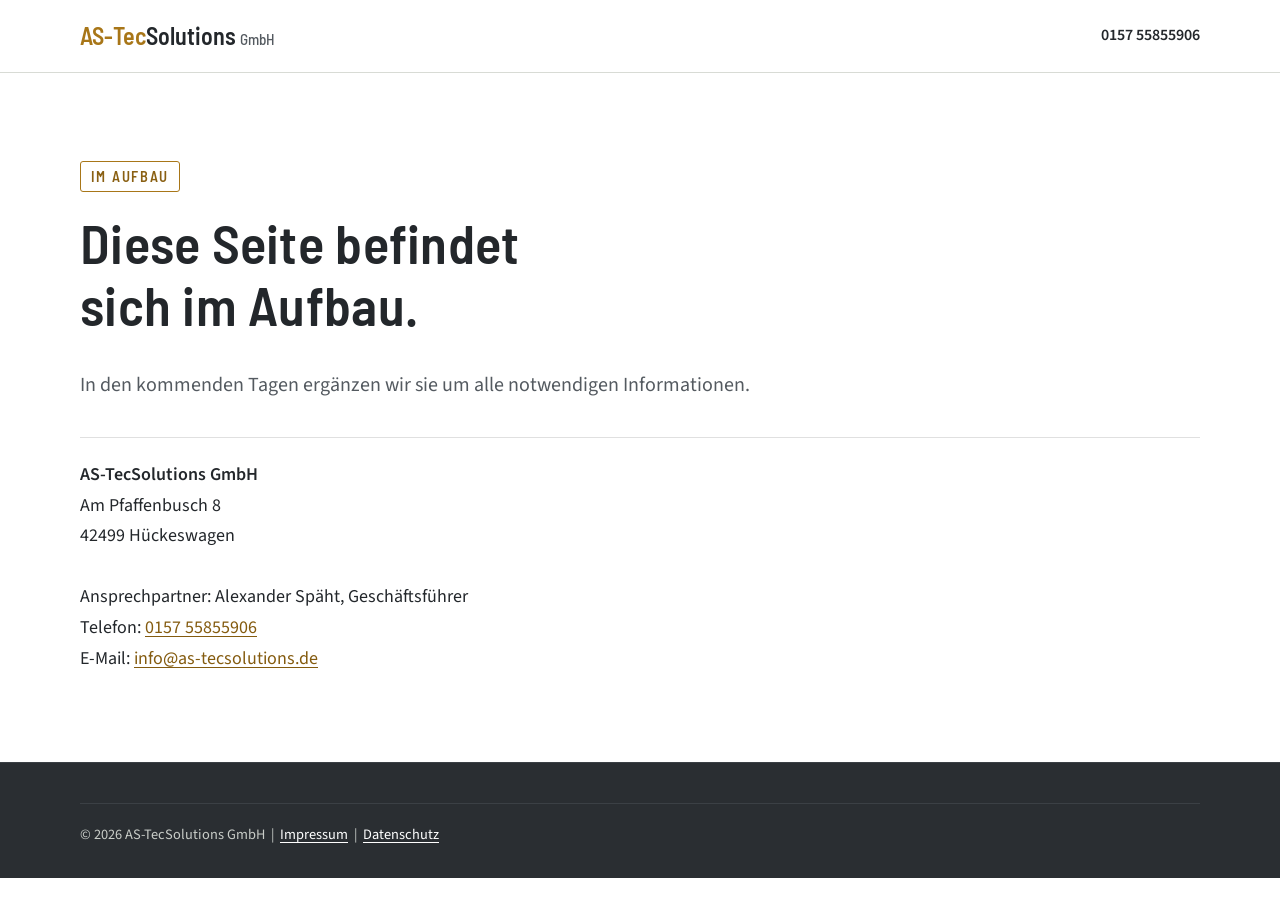
==== commit 8e3e08de: "Add files via upload" ====
--- a/index.html
+++ b/index.html
@@ -3,33 +3,38 @@
 <head>
   <meta charset="UTF-8">
   <meta name="viewport" content="width=device-width, initial-scale=1">
-  <title>Elektriker Hückeswagen | AS-TecSolutions GmbH: Elektroinstallation, Photovoltaik, Wallbox</title>
-  <meta name="description" content="Elektrofachbetrieb in Hückeswagen: Elektroinstallation, Reparaturen, Beleuchtung, Wallbox, Photovoltaik und Smart Home. Normgerecht nach VDE. Auch in Wipperfürth und Radevormwald.">
+  <title>AS-TecSolutions GmbH, Hückeswagen | Website im Aufbau</title>
+  <meta name="description" content="Die Website der AS-TecSolutions GmbH in Hückeswagen befindet sich im Aufbau. Kontakt: Alexander Späht, Telefon 0157 55855906.">
   <link rel="canonical" href="https://www.as-tecsolutions.de/">
   <meta name="theme-color" content="#FFFFFF">
   <link rel="icon" href="assets/favicon.ico" sizes="any">
   <link rel="icon" type="image/svg+xml" href="assets/favicon.svg">
   <link rel="apple-touch-icon" sizes="180x180" href="assets/apple-touch-icon.png">
-  <link rel="manifest" href="site.webmanifest">
   <link rel="preload" href="assets/fonts/source-sans-3-latin-400-normal.woff2" as="font" type="font/woff2" crossorigin>
   <link rel="preload" href="assets/fonts/barlow-semi-condensed-latin-600-normal.woff2" as="font" type="font/woff2" crossorigin>
-  <meta property="og:type" content="website">
-  <meta property="og:locale" content="de_DE">
-  <meta property="og:site_name" content="AS-TecSolutions GmbH">
-  <meta property="og:title" content="Elektriker Hückeswagen | AS-TecSolutions GmbH: Elektroinstallation, Photovoltaik, Wallbox">
-  <meta property="og:description" content="Elektrofachbetrieb in Hückeswagen: Elektroinstallation, Reparaturen, Beleuchtung, Wallbox, Photovoltaik und Smart Home. Normgerecht nach VDE. Auch in Wipperfürth und Radevormwald.">
-  <meta property="og:url" content="https://www.as-tecsolutions.de/">
-  <meta property="og:image" content="https://www.as-tecsolutions.de/assets/og-image.png">
   <link rel="stylesheet" href="styles.css">
-  <script type="application/ld+json">
+<style>
+.notice { margin: 0 0 1.6rem; padding: 1rem 1.2rem; border-left: 4px solid #A87618; background: #FBF6EC; border-radius: 0 6px 6px 0; }
+.notice strong { display: block; font-family: "Barlow Semi Condensed", sans-serif; font-size: 1.15rem; margin-bottom: .25rem; }
+.notice p { margin: 0; }
+.interim-photo { border-radius: 6px; overflow: hidden; aspect-ratio: 4 / 5; background: #EFEEEA; }
+.interim-photo img { width: 100%; height: 100%; object-fit: cover; display: block; }
+.simple-list { columns: 2 16rem; column-gap: 2.5rem; padding: 0; margin: 1.2rem 0 0; list-style: none; }
+.simple-list li { break-inside: avoid; padding: .7rem 0; border-bottom: 1px solid rgba(0,0,0,.09); }
+.simple-list strong { display: block; font-family: "Barlow Semi Condensed", sans-serif; font-size: 1.12rem; }
+.person { display: grid; gap: .3rem; margin-top: 1rem; }
+@media (max-width: 820px) { .interim-photo { aspect-ratio: 4 / 3; } .topbar .nav { position: static; flex-direction: row; background: none; border: 0; padding: 0; width: auto; } .topbar .nav a { width: auto; padding: 0; } }
+.construction { min-height: calc(100vh - 72px - 9rem); display: flex; align-items: center; }
+.construction-label { display: inline-block; font-family: "Barlow Semi Condensed", sans-serif; font-weight: 600; text-transform: uppercase; letter-spacing: .12em; font-size: .9rem; color: #8A6013; border: 1.5px solid #A87618; border-radius: 3px; padding: .2rem .6rem; margin: 0 0 1.2rem; }
+.construction h1 { max-width: 18ch; }
+.construction-contact { margin-top: 2.2rem; padding-top: 1.4rem; border-top: 1px solid rgba(0,0,0,.12); line-height: 1.7; }
+</style>
+<script type="application/ld+json">
 {
   "@context": "https://schema.org",
   "@type": "Electrician",
-  "@id": "https://www.as-tecsolutions.de/#betrieb",
   "name": "AS-TecSolutions GmbH",
   "url": "https://www.as-tecsolutions.de/",
-  "logo": "https://www.as-tecsolutions.de/assets/icon-512.png",
-  "image": "https://www.as-tecsolutions.de/img/verteiler.jpg",
   "telephone": "+4915755855906",
   "email": "info@as-tecsolutions.de",
   "address": {
@@ -37,414 +42,47 @@
     "streetAddress": "Am Pfaffenbusch 8",
     "postalCode": "42499",
     "addressLocality": "Hückeswagen",
-    "addressRegion": "NRW",
     "addressCountry": "DE"
   },
-  "geo": {
-    "@type": "GeoCoordinates",
-    "latitude": "[BREITENGRAD]",
-    "longitude": "[LÄNGENGRAD]"
-  },
-  "openingHours": "[z. B. Mo-Fr 07:30-17:00]",
   "areaServed": [
     "Hückeswagen",
     "Wipperfürth",
-    "Radevormwald",
-    "Oberbergischer Kreis"
-  ],
-  "founder": {
-    "@type": "Person",
-    "name": "Alexander Späht",
-    "jobTitle": "Geschäftsführer, staatlich geprüfter Techniker Elektrotechnik"
-  },
-  "knowsAbout": [
-    "Elektroinstallation",
-    "Reparatur",
-    "Beleuchtung",
-    "Wallbox",
-    "Photovoltaik",
-    "Stromspeicher",
-    "Smart Home",
-    "Prüfung elektrischer Anlagen",
-    "SPS",
-    "Visualisierung"
-  ],
-  "hasOfferCatalog": {
-    "@type": "OfferCatalog",
-    "name": "Leistungen",
-    "itemListElement": [
-      {
-        "@type": "Offer",
-        "itemOffered": {
-          "@type": "Service",
-          "name": "Elektroinstallation"
-        }
-      },
-      {
-        "@type": "Offer",
-        "itemOffered": {
-          "@type": "Service",
-          "name": "Reparatur und Kleinaufträge"
-        }
-      },
-      {
-        "@type": "Offer",
-        "itemOffered": {
-          "@type": "Service",
-          "name": "Licht und Beleuchtung"
-        }
-      },
-      {
-        "@type": "Offer",
-        "itemOffered": {
-          "@type": "Service",
-          "name": "Wallbox Installation"
-        }
-      },
-      {
-        "@type": "Offer",
-        "itemOffered": {
-          "@type": "Service",
-          "name": "Photovoltaik und Speicher"
-        }
-      },
-      {
-        "@type": "Offer",
-        "itemOffered": {
-          "@type": "Service",
-          "name": "Smart Home und Automatisierung"
-        }
-      },
-      {
-        "@type": "Offer",
-        "itemOffered": {
-          "@type": "Service",
-          "name": "Prüfung von Anlagen und Betriebsmitteln"
-        }
-      },
-      {
-        "@type": "Offer",
-        "itemOffered": {
-          "@type": "Service",
-          "name": "Fehlersuche"
-        }
-      }
-    ]
-  }
-}
-  </script>
-  <script type="application/ld+json">
-{
-  "@context": "https://schema.org",
-  "@type": "FAQPage",
-  "mainEntity": [
-    {
-      "@type": "Question",
-      "name": "Nach welchen Vorgaben arbeiten Sie?",
-      "acceptedAnswer": {
-        "@type": "Answer",
-        "text": "Alle Anlagen errichten wir normgerecht nach den geltenden DIN-VDE-Bestimmungen und dem aktuellen Stand der Technik. Zu jeder Anlage erhalten Sie ein Prüfprotokoll und eine Dokumentation."
-      }
-    },
-    {
-      "@type": "Question",
-      "name": "Übernehmen Sie auch kleine Aufträge?",
-      "acceptedAnswer": {
-        "@type": "Answer",
-        "text": "Ja. Eine neue Steckdose, der Anschluss eines E-Herds oder eine defekte Leuchte: Wir kümmern uns darum. Große Projekte, kleine Aufträge: Wir nehmen beides ernst."
-      }
-    },
-    {
-      "@type": "Question",
-      "name": "In welchen Orten sind Sie tätig?",
-      "acceptedAnswer": {
-        "@type": "Answer",
-        "text": "Unser Schwerpunkt liegt in Hückeswagen, Wipperfürth und Radevormwald. Auf Anfrage sind wir auch im übrigen Oberbergischen Kreis und im Bergischen Land unterwegs."
-      }
-    },
-    {
-      "@type": "Question",
-      "name": "Wie schnell bekomme ich einen Termin?",
-      "acceptedAnswer": {
-        "@type": "Answer",
-        "text": "[PLATZHALTER: z. B. In der Regel melden wir uns innerhalb von zwei Werktagen und vereinbaren einen Termin vor Ort.]"
-      }
-    },
-    {
-      "@type": "Question",
-      "name": "Was kostet ein Termin vor Ort?",
-      "acceptedAnswer": {
-        "@type": "Answer",
-        "text": "[PLATZHALTER: Konditionen für Besichtigung und Angebot eintragen.]"
-      }
-    }
+    "Radevormwald"
   ]
 }
-  </script>
-  <!-- Umami: Website-ID in build.py eintragen, dann wird hier das Statistikskript eingebunden -->
+</script>
 </head>
 <body>
-  <a class="skip-link" href="#inhalt">Zum Inhalt springen</a>
   <header class="topbar">
     <div class="wrap">
       <a class="brand" href="index.html"><span>AS-Tec</span>Solutions<small>GmbH</small></a>
-      <button class="menu-btn" type="button" aria-expanded="false" aria-controls="hauptnavigation">Menü</button>
-      <nav class="nav" id="hauptnavigation" aria-label="Hauptnavigation">
-        <a href="index.html#leistungen">Leistungen</a>
-        <a href="photovoltaik.html">Photovoltaik</a>
-        <a href="index.html#ueber-uns">Über uns</a>
-        <a href="index.html#kontakt">Kontakt</a>
+      <nav class="nav" style="display:flex" aria-label="Telefon">
         <a class="tel" href="tel:+4915755855906">0157 55855906</a>
       </nav>
     </div>
   </header>
-
   <main id="inhalt">
-    <section class="section hero">
+    <section class="section construction">
       <div class="wrap">
-        <div>
-          <h1>Ihr Elektriker in Hückeswagen und Umgebung</h1>
-          <p class="lead">Vom E-Herd-Anschluss bis zur kompletten Hausinstallation, von der Wallbox bis zum Smart Home. Jede Anlage normgerecht und nach dem Stand der Technik errichtet, auf Wunsch auch darüber hinaus.</p>
-          <div class="actions">
-            <a class="btn" href="tel:+4915755855906">0157 55855906 anrufen</a>
-            <a class="btn btn--plain" href="#kontakt">Anfrage senden</a>
-          </div>
-          <p class="area-line">Elektrofachbetrieb für Hückeswagen, Wipperfürth, Radevormwald und das Bergische Land. Große Projekte, kleine Aufträge: Wir nehmen beides ernst.</p>
-        </div>
-        <div class="slider" data-slider aria-roledescription="Karussell" aria-label="Beispiele unserer Arbeit">
-          <!-- Weitere Bilder: einfach einen weiteren <figure class="slide"> Block anlegen,
-               Bild im Hochformat 4:5, 1200 x 1500 px, nach img/ legen. Punkte und Pfeile passen sich automatisch an. -->
-          <div class="slider-track" tabindex="0">
-            <figure class="slide" aria-roledescription="Bild" aria-label="1 von 2">
-              <img src="img/slider-wallbox.jpg" width="1200" height="1500" alt="Wallbox an einer Hauswand mit eingehängtem Ladekabel" fetchpriority="high">
-              <figcaption><a href="#leistungen">Wallbox und E-Mobilität</a></figcaption>
-            </figure>
-            <figure class="slide" aria-roledescription="Bild" aria-label="2 von 2">
-              <img src="img/slider-verteilung.jpg" width="1200" height="1500" alt="Aufgeräumte Unterverteilung mit Leitungsschutzschaltern und Smart-Home-Modulen" loading="lazy">
-              <figcaption><a href="#leistungen">Unterverteilung und Smart Home</a></figcaption>
-            </figure>
-          </div>
-          <button class="slider-btn slider-btn--prev" type="button" aria-label="Vorheriges Bild">&#8249;</button>
-          <button class="slider-btn slider-btn--next" type="button" aria-label="Nächstes Bild">&#8250;</button>
-          <div class="slider-dots" role="group" aria-label="Bild auswählen"></div>
+        <p class="construction-label">Im Aufbau</p>
+        <h1>Diese Seite befindet sich im Aufbau.</h1>
+        <p class="lead">In den kommenden Tagen ergänzen wir sie um alle notwendigen Informationen.</p>
+        <div class="construction-contact">
+          <strong>AS-TecSolutions GmbH</strong><br>
+          Am Pfaffenbusch 8<br>42499 Hückeswagen<br><br>
+          Ansprechpartner: Alexander Späht, Geschäftsführer<br>
+          Telefon: <a href="tel:+4915755855906">0157 55855906</a><br>
+          E-Mail: <a href="mailto:info@as-tecsolutions.de">info@as-tecsolutions.de</a>
         </div>
       </div>
     </section>
-
-    <section class="section section--stone" id="leistungen" aria-labelledby="leistungen-titel">
-      <div class="wrap">
-        <h2 id="leistungen-titel">Unsere Leistungen</h2>
-        <p>Vom kleinen Reparaturauftrag bis zur kompletten Hausinstallation.</p>
-        <div class="services">
-          <article class="service">
-            <h3>Elektroinstallation</h3>
-            <p>Neubau, Altbausanierung und Erweiterungen: Leitungen, Steckdosen, Unterverteilungen und Anschlüsse, sicher und nach aktueller VDE-Norm.</p>
-          </article>
-          <article class="service">
-            <h3>Reparatur und Kleinaufträge</h3>
-            <p>E-Herd anschließen, Steckdose setzen, Störung beheben: schnell, sauber und zuverlässig.</p>
-          </article>
-          <article class="service">
-            <h3>Licht und Beleuchtung</h3>
-            <p>Von der effizienten LED-Leuchte bis zur durchdachten Lichtsteuerung für Haus, Garten und Gewerbe.</p>
-          </article>
-          <article class="service">
-            <h3>Wallbox und E-Mobilität</h3>
-            <p>Installation und Wartung von Wallboxen für Ihr Elektroauto, auf Wunsch mit Laden aus eigenem Solarstrom.</p>
-          </article>
-          <article class="service">
-            <h3>Photovoltaik und Speicher</h3>
-            <p>Planung und Installation von PV-Anlagen mit Speicher, abgestimmt auf Ihren Verbrauch.</p>
-            <a class="more" href="photovoltaik.html">Mehr zur Photovoltaik</a>
-          </article>
-          <article class="service">
-            <h3>Smart Home und Automatisierung</h3>
-            <p>Steuerungen für Licht, Rollläden, Heizung und Energie, auf Wunsch mit übersichtlicher Visualisierung.</p>
-          </article>
-          <article class="service">
-            <h3>Prüfung von Anlagen und Betriebsmitteln</h3>
-            <p>Prüfungen nach Vorschrift für Vermieter, Gewerbe und Privathaushalte, mit Prüfprotokoll.</p>
-          </article>
-          <article class="service">
-            <h3>Fehlersuche und Wartung</h3>
-            <p>Gezielte Suche nach Störungen in bestehenden Anlagen und regelmäßige Wartung, damit es gar nicht erst zum Ausfall kommt.</p>
-          </article>
-          <!-- ERST NACH EINTRAGUNG INS INSTALLATEURVERZEICHNIS ERGÄNZEN: Zählerschrank und Hausanschluss, Netzanmeldung und Marktstammdatenregister, Wärmepumpe mit Zählerkonzept -->
-        </div>
-      </div>
-    </section>
-
-    <section class="section" id="ueber-uns" aria-labelledby="profil-titel">
-      <div class="wrap profile">
-        <div>
-          <h2 id="profil-titel">Normgerecht und nach dem Stand der Technik</h2>
-          <p>Die AS-TecSolutions GmbH ist ein in die Handwerksrolle eingetragener Elektrofachbetrieb aus Hückeswagen. Jede Anlage, die wir errichten, entspricht den geltenden Normen und dem aktuellen Stand der Technik. Dazu gehören eine sorgfältige Planung, eine saubere Ausführung und eine vollständige Dokumentation mit Prüfprotokoll.</p>
-          <p>Auf Wunsch gehen wir darüber hinaus, etwa mit zusätzlichem Überspannungsschutz, Reserven für spätere Erweiterungen oder einer übersichtlichen Visualisierung Ihrer Energieflüsse.</p>
-          <p>Geschäftsführer Alexander Späht ist staatlich geprüfter Techniker der Elektrotechnik. Aus der Industrie bringt er Erfahrung in der Automatisierung nach Industriestandards mit, von SPS-Steuerungen über Mikrocontroller bis zu Visualisierungen.</p>
-        </div>
-        <div class="plate" aria-label="Betriebsdaten">
-          <span class="screw-b" aria-hidden="true"></span>
-          <p class="plate-title">AS-TecSolutions GmbH</p>
-          <dl>
-            <dt>Betrieb</dt><dd>Elektrofachbetrieb</dd>
-            <dt>Handwerksrolle</dt><dd>Handwerkskammer zu Köln</dd>
-            <dt>Geschäftsführung</dt><dd>Alexander Späht</dd>
-            <dt>Qualifikation</dt><dd>Staatlich geprüfter Techniker Elektrotechnik</dd>
-            <dt>Ausführung</dt><dd>Nach DIN VDE und Stand der Technik</dd>
-            <dt>Übergabe</dt><dd>Prüfprotokoll und Dokumentation</dd>
-            <dt>Sitz</dt><dd>Hückeswagen</dd>
-            <!-- ERST NACH EINTRAGUNG INS INSTALLATEURVERZEICHNIS ERGÄNZEN:
-            <dt>Netzbetreiber</dt><dd>Installateurverzeichnis [Netzbetreiber]</dd> -->
-          </dl>
-        </div>
-      </div>
-    </section>
-
-    <section class="section section--stone" aria-labelledby="ablauf-titel">
-      <div class="wrap">
-        <h2 id="ablauf-titel">So läuft ein Auftrag ab</h2>
-        <ol class="steps">
-          <li><h3>Anfrage</h3><p>Sie rufen an oder schreiben uns kurz, worum es geht. Fotos von der Situation vor Ort helfen.</p></li>
-          <li><h3>Termin und Angebot</h3><p>Wir sehen uns alles vor Ort an und erstellen ein schriftliches, nachvollziehbares Angebot.</p></li>
-          <li><h3>Ausführung und Übergabe</h3><p>Normgerechte Umsetzung, Prüfprotokoll, Dokumentation und Einweisung in Ihre Anlage.</p></li>
-        </ol>
-      </div>
-    </section>
-
-    <section class="section" id="bewertungen" aria-labelledby="bewertungen-titel">
-      <div class="wrap">
-        <h2 id="bewertungen-titel">Das sagen unsere Kunden</h2>
-        <p class="placeholder-note">Platzhalter: Hier kommen echte Bewertungen aus dem Google-Unternehmensprofil hinein, jeweils mit Name und Quelle.</p>
-        <div class="reviews">
-          <figure class="review">
-            <div class="stars" aria-label="5 von 5 Sternen">★★★★★</div>
-            <blockquote>[Bewertungstext 1]</blockquote>
-            <figcaption>[Name], [Ort], via Google</figcaption>
-          </figure>
-          <figure class="review">
-            <div class="stars" aria-label="5 von 5 Sternen">★★★★★</div>
-            <blockquote>[Bewertungstext 2]</blockquote>
-            <figcaption>[Name], [Ort], via Google</figcaption>
-          </figure>
-          <figure class="review">
-            <div class="stars" aria-label="5 von 5 Sternen">★★★★★</div>
-            <blockquote>[Bewertungstext 3]</blockquote>
-            <figcaption>[Name], [Ort], via Google</figcaption>
-          </figure>
-        </div>
-      </div>
-    </section>
-
-    <section class="section section--stone" aria-labelledby="gebiet-titel">
-      <div class="wrap cols">
-        <div>
-          <h2 id="gebiet-titel">Elektriker für Hückeswagen, Wipperfürth und Radevormwald</h2>
-        </div>
-        <div>
-          <p>Unser Betrieb sitzt in Hückeswagen. Von hier aus sind wir schnell in Wipperfürth, Radevormwald und den umliegenden Orten des Oberbergischen Kreises. Ob neue Steckdose, Elektroinstallation im Altbau oder Wallbox: Sie haben einen festen Ansprechpartner aus der Region.</p>
-        </div>
-      </div>
-    </section>
-
-    <section class="section" aria-labelledby="faq-titel">
-      <div class="wrap">
-        <h2 id="faq-titel">Häufige Fragen</h2>
-        <div class="faq">
-        <details>
-          <summary>Nach welchen Vorgaben arbeiten Sie?</summary>
-          <p>Alle Anlagen errichten wir normgerecht nach den geltenden DIN-VDE-Bestimmungen und dem aktuellen Stand der Technik. Zu jeder Anlage erhalten Sie ein Prüfprotokoll und eine Dokumentation.</p>
-        </details>
-        <details>
-          <summary>Übernehmen Sie auch kleine Aufträge?</summary>
-          <p>Ja. Eine neue Steckdose, der Anschluss eines E-Herds oder eine defekte Leuchte: Wir kümmern uns darum. Große Projekte, kleine Aufträge: Wir nehmen beides ernst.</p>
-        </details>
-        <details>
-          <summary>In welchen Orten sind Sie tätig?</summary>
-          <p>Unser Schwerpunkt liegt in Hückeswagen, Wipperfürth und Radevormwald. Auf Anfrage sind wir auch im übrigen Oberbergischen Kreis und im Bergischen Land unterwegs.</p>
-        </details>
-        <details>
-          <summary>Wie schnell bekomme ich einen Termin?</summary>
-          <p>[PLATZHALTER: z. B. In der Regel melden wir uns innerhalb von zwei Werktagen und vereinbaren einen Termin vor Ort.]</p>
-        </details>
-        <details>
-          <summary>Was kostet ein Termin vor Ort?</summary>
-          <p>[PLATZHALTER: Konditionen für Besichtigung und Angebot eintragen.]</p>
-        </details>
-        </div>
-      </div>
-    </section>
-
-    <section class="section section--stone" id="kontakt" aria-labelledby="kontakt-titel">
-      <div class="wrap contact">
-        <div>
-          <h2 id="kontakt-titel">Kontakt</h2>
-          <p>Am schnellsten geht es telefonisch. Oder Sie schicken uns Ihre Anfrage über das Formular.</p>
-          <a class="big-tel" href="tel:+4915755855906">0157 55855906</a>
-          <address class="nap">
-            <strong>AS-TecSolutions GmbH</strong><br>
-            Am Pfaffenbusch 8<br>
-            42499 Hückeswagen<br>
-            E-Mail: <a href="mailto:info@as-tecsolutions.de">info@as-tecsolutions.de</a><br>
-            Erreichbar: <span class="ph">[Öffnungszeiten]</span>
-          </address>
-        </div>
-        <form data-contact action="[FORMULAR-ENDPUNKT]" method="post">
-          <div class="field"><label for="f-name">Name</label><input id="f-name" name="name" autocomplete="name" required></div>
-          <div class="field"><label for="f-tel">Telefon</label><input id="f-tel" name="telefon" type="tel" autocomplete="tel"></div>
-          <div class="field"><label for="f-mail">E-Mail</label><input id="f-mail" name="email" type="email" autocomplete="email" required></div>
-          <div class="field"><label for="f-ort">Ort des Vorhabens</label><input id="f-ort" name="ort" autocomplete="address-level2"></div>
-          <div class="field">
-            <label for="f-anliegen">Worum geht es?</label>
-            <select id="f-anliegen" name="anliegen">
-              <option>Elektroinstallation</option>
-              <option>Photovoltaik und Speicher</option>
-              <option>Wallbox</option>
-              <option>Reparatur</option>
-              <option>Beleuchtung</option>
-              <option>Prüfung</option>
-              <option>Etwas anderes</option>
-            </select>
-          </div>
-          <div class="field"><label for="f-text">Ihre Nachricht</label><textarea id="f-text" name="nachricht" required></textarea></div>
-          <div class="field">
-            <label class="check"><input type="checkbox" name="datenschutz" required> Ich bin einverstanden, dass meine Angaben zur Bearbeitung der Anfrage verwendet werden. Mehr in der <a href="datenschutz.html">Datenschutzerklärung</a>.</label>
-          </div>
-          <button class="btn" type="submit">Anfrage senden</button>
-          <p class="form-status" role="status"></p>
-        </form>
-      </div>
-    </section>
   </main>
-
   <footer>
     <div class="wrap">
-      <div>
-        <strong>AS-TecSolutions GmbH</strong><br>
-        Elektrofachbetrieb aus Hückeswagen<br>
-        Am Pfaffenbusch 8, 42499 Hückeswagen<br>
-        Telefon <a href="tel:+4915755855906">0157 55855906</a><br>
-        <a href="mailto:info@as-tecsolutions.de">info@as-tecsolutions.de</a>
-      </div>
-      <div>
-        <strong>Leistungen</strong>
-        <ul>
-          <li><a href="photovoltaik.html">Photovoltaik und Speicher</a></li>
-          <li><a href="index.html#leistungen">Alle Leistungen</a></li>
-        </ul>
-      </div>
-      <div>
-        <strong>Einsatzgebiet</strong>
-        <ul>
-          <li>Hückeswagen</li>
-          <li>Wipperfürth</li>
-          <li>Radevormwald</li>
-        </ul>
-      </div>
       <div class="footer-bottom">
-        © <span data-year>2026</span> AS-TecSolutions GmbH &nbsp;|&nbsp; <a href="impressum.html">Impressum</a> &nbsp;|&nbsp; <a href="datenschutz.html">Datenschutz</a>
+        © 2026 AS-TecSolutions GmbH &nbsp;|&nbsp; <a href="impressum.html">Impressum</a> &nbsp;|&nbsp; <a href="datenschutz.html">Datenschutz</a>
       </div>
     </div>
   </footer>
-  <script src="script.js" defer></script>
 </body>
 </html>
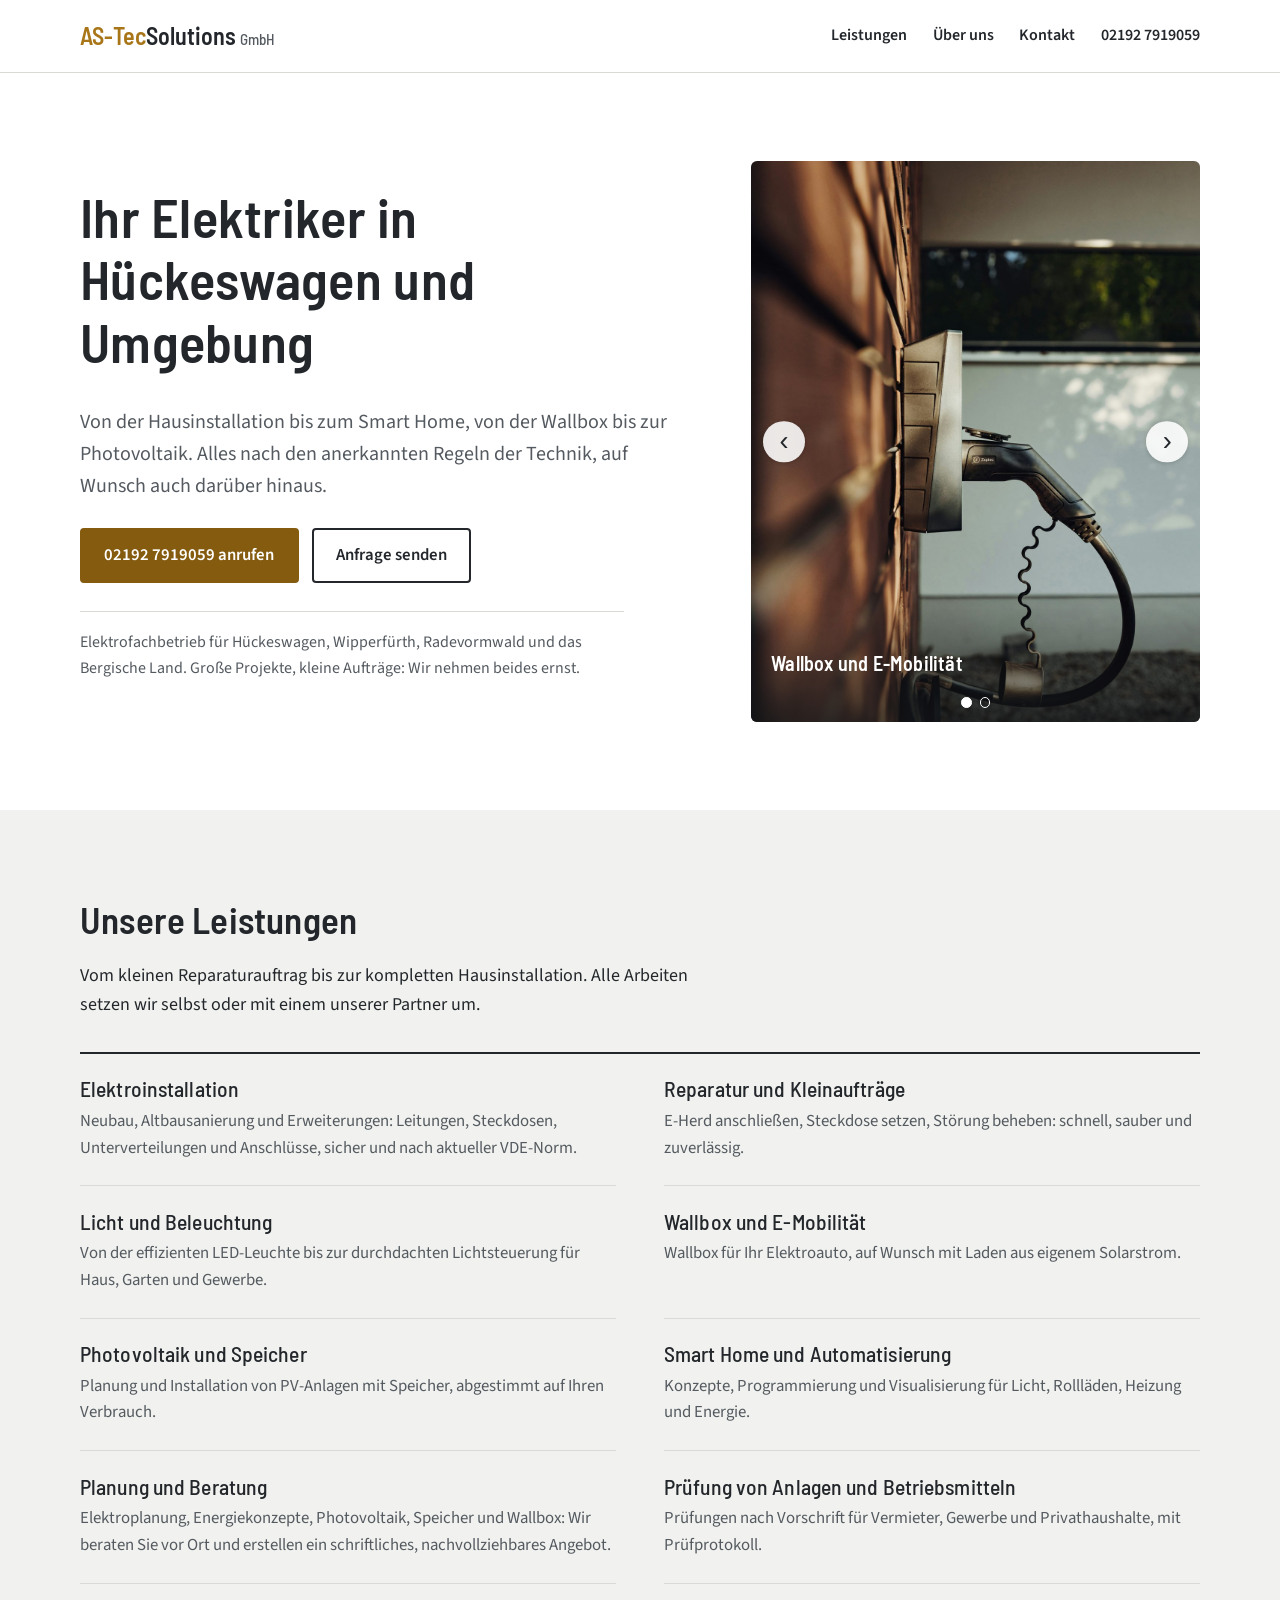
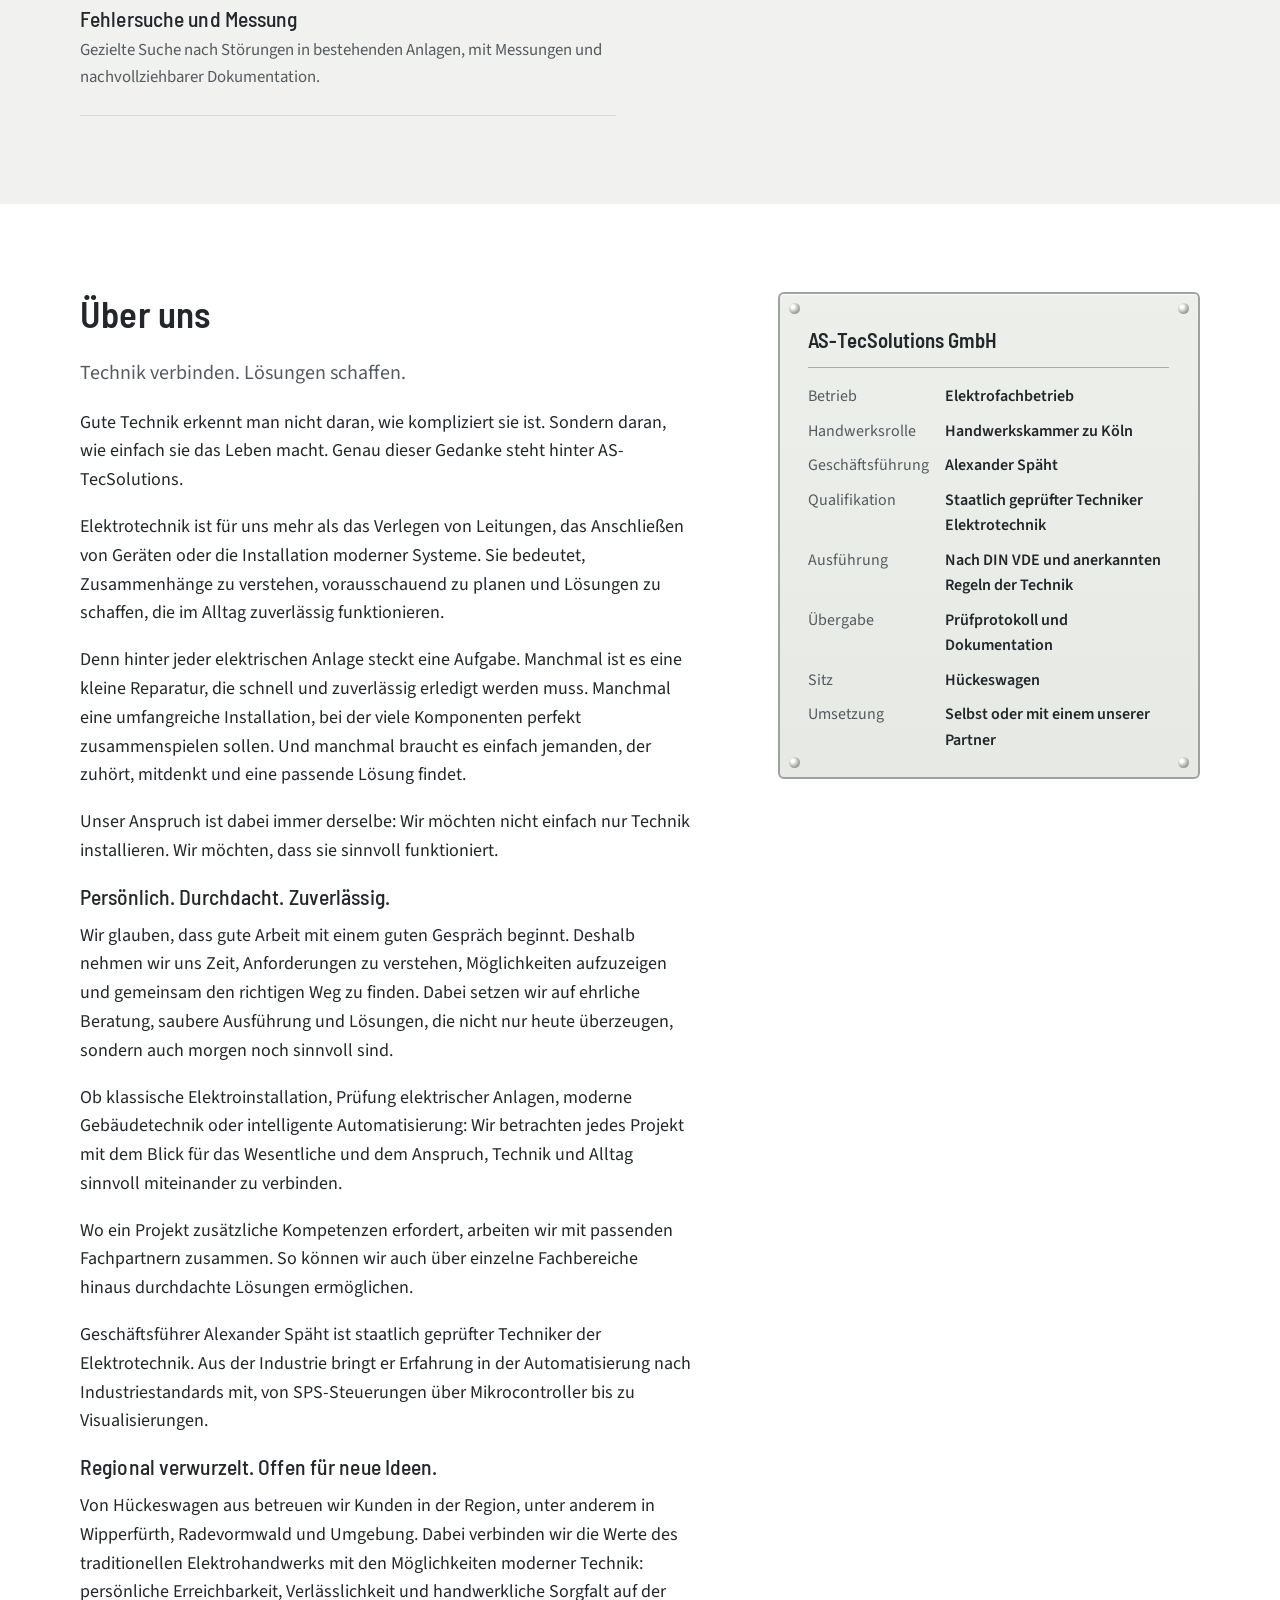
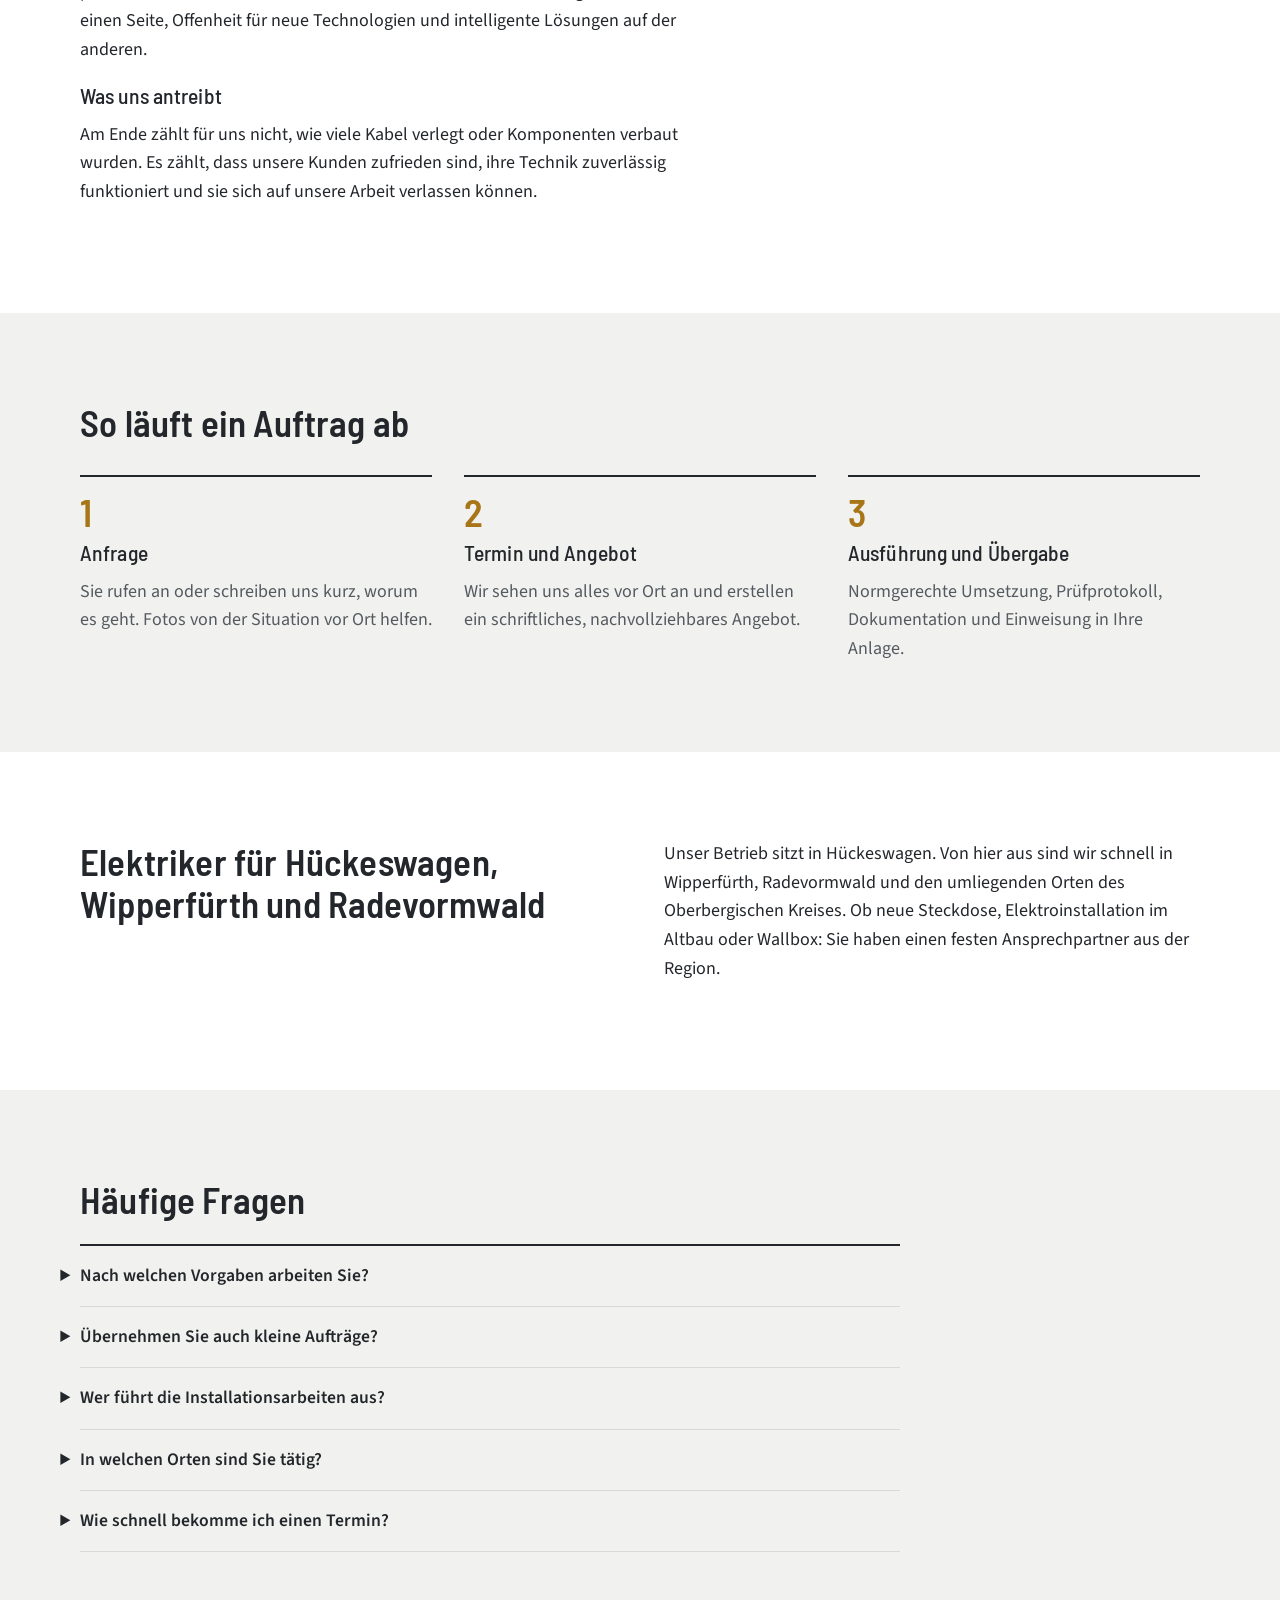
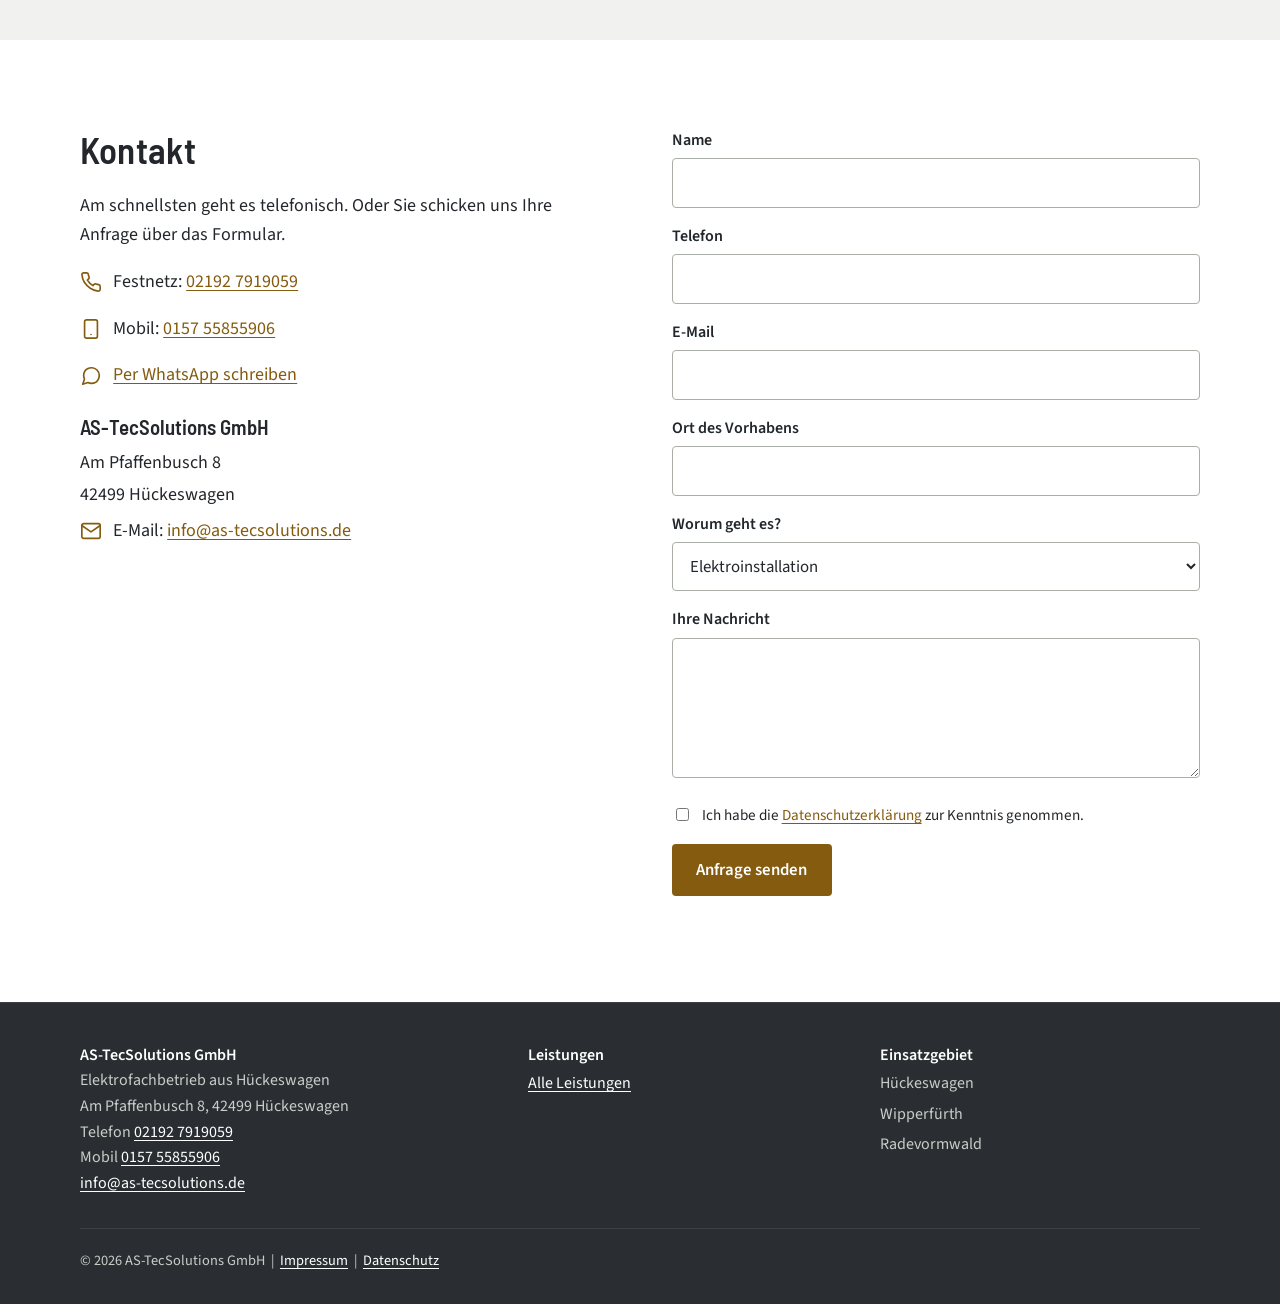
==== commit 736dea1d: "Add files via upload" ====
--- a/index.html
+++ b/index.html
@@ -2,87 +2,448 @@
 <html lang="de">
 <head>
   <meta charset="UTF-8">
-  <meta name="viewport" content="width=device-width, initial-scale=1">
-  <title>AS-TecSolutions GmbH, Hückeswagen | Website im Aufbau</title>
-  <meta name="description" content="Die Website der AS-TecSolutions GmbH in Hückeswagen befindet sich im Aufbau. Kontakt: Alexander Späht, Telefon 0157 55855906.">
+  <meta name="viewport" content="width=device-width, initial-scale=1, viewport-fit=cover">
+  <title>Elektriker Hückeswagen | AS-TecSolutions GmbH</title>
+  <meta name="description" content="Elektrofachbetrieb in Hückeswagen: Planung, Prüfung, Smart Home und Automatisierung. Wir setzen Ihr Projekt selbst oder mit einem unserer Partner um. Auch in Wipperfürth und Radevormwald.">
   <link rel="canonical" href="https://www.as-tecsolutions.de/">
   <meta name="theme-color" content="#FFFFFF">
-  <link rel="icon" href="assets/favicon.ico" sizes="any">
-  <link rel="icon" type="image/svg+xml" href="assets/favicon.svg">
-  <link rel="apple-touch-icon" sizes="180x180" href="assets/apple-touch-icon.png">
-  <link rel="preload" href="assets/fonts/source-sans-3-latin-400-normal.woff2" as="font" type="font/woff2" crossorigin>
-  <link rel="preload" href="assets/fonts/barlow-semi-condensed-latin-600-normal.woff2" as="font" type="font/woff2" crossorigin>
-  <link rel="stylesheet" href="styles.css">
-<style>
-.notice { margin: 0 0 1.6rem; padding: 1rem 1.2rem; border-left: 4px solid #A87618; background: #FBF6EC; border-radius: 0 6px 6px 0; }
-.notice strong { display: block; font-family: "Barlow Semi Condensed", sans-serif; font-size: 1.15rem; margin-bottom: .25rem; }
-.notice p { margin: 0; }
-.interim-photo { border-radius: 6px; overflow: hidden; aspect-ratio: 4 / 5; background: #EFEEEA; }
-.interim-photo img { width: 100%; height: 100%; object-fit: cover; display: block; }
-.simple-list { columns: 2 16rem; column-gap: 2.5rem; padding: 0; margin: 1.2rem 0 0; list-style: none; }
-.simple-list li { break-inside: avoid; padding: .7rem 0; border-bottom: 1px solid rgba(0,0,0,.09); }
-.simple-list strong { display: block; font-family: "Barlow Semi Condensed", sans-serif; font-size: 1.12rem; }
-.person { display: grid; gap: .3rem; margin-top: 1rem; }
-@media (max-width: 820px) { .interim-photo { aspect-ratio: 4 / 3; } .topbar .nav { position: static; flex-direction: row; background: none; border: 0; padding: 0; width: auto; } .topbar .nav a { width: auto; padding: 0; } }
-.construction { min-height: calc(100vh - 72px - 9rem); display: flex; align-items: center; }
-.construction-label { display: inline-block; font-family: "Barlow Semi Condensed", sans-serif; font-weight: 600; text-transform: uppercase; letter-spacing: .12em; font-size: .9rem; color: #8A6013; border: 1.5px solid #A87618; border-radius: 3px; padding: .2rem .6rem; margin: 0 0 1.2rem; }
-.construction h1 { max-width: 18ch; }
-.construction-contact { margin-top: 2.2rem; padding-top: 1.4rem; border-top: 1px solid rgba(0,0,0,.12); line-height: 1.7; }
-</style>
-<script type="application/ld+json">
+  <link rel="icon" href="/favicon.ico" sizes="48x48">
+  <link rel="icon" type="image/png" sizes="32x32" href="/assets/icons/favicon-32.png">
+  <link rel="icon" type="image/png" sizes="16x16" href="/assets/icons/favicon-16.png">
+  <link rel="apple-touch-icon" href="/assets/icons/apple-touch-icon.png">
+  <meta property="og:type" content="website">
+  <meta property="og:locale" content="de_DE">
+  <meta property="og:site_name" content="AS-TecSolutions GmbH">
+  <meta property="og:title" content="Elektriker Hückeswagen | AS-TecSolutions GmbH">
+  <meta property="og:description" content="Elektrofachbetrieb in Hückeswagen: Planung, Prüfung, Smart Home und Automatisierung. Wir setzen Ihr Projekt selbst oder mit einem unserer Partner um. Auch in Wipperfürth und Radevormwald.">
+  <meta property="og:url" content="https://www.as-tecsolutions.de/">
+  <meta property="og:image" content="https://www.as-tecsolutions.de/assets/og-image.png">
+  <meta property="og:image:width" content="1200">
+  <meta property="og:image:height" content="630">
+  <meta name="twitter:card" content="summary_large_image">
+  <!-- Google Search Console: Bestätigungs-Tag hier einfügen, z. B. <meta name="google-site-verification" content="CODE"> (nur nötig, wenn nicht per DNS bestätigt wird) -->
+  <link rel="preload" href="/assets/fonts/source-sans-3-400.woff2" as="font" type="font/woff2" crossorigin>
+  <link rel="preload" href="/assets/fonts/barlow-semi-condensed-600.woff2" as="font" type="font/woff2" crossorigin>
+  <link rel="stylesheet" href="/assets/css/style.css">
+  <script type="application/ld+json">
 {
   "@context": "https://schema.org",
   "@type": "Electrician",
+  "@id": "https://www.as-tecsolutions.de/#betrieb",
   "name": "AS-TecSolutions GmbH",
   "url": "https://www.as-tecsolutions.de/",
-  "telephone": "+4915755855906",
+  "logo": "https://www.as-tecsolutions.de/assets/icons/icon-512.png",
+  "image": "https://www.as-tecsolutions.de/assets/img/elektriker.jpg",
+  "telephone": [
+    "+4921927919059",
+    "+4915755855906"
+  ],
   "email": "info@as-tecsolutions.de",
   "address": {
     "@type": "PostalAddress",
     "streetAddress": "Am Pfaffenbusch 8",
     "postalCode": "42499",
     "addressLocality": "Hückeswagen",
+    "addressRegion": "NRW",
     "addressCountry": "DE"
   },
   "areaServed": [
     "Hückeswagen",
     "Wipperfürth",
-    "Radevormwald"
+    "Radevormwald",
+    "Oberbergischer Kreis"
+  ],
+  "founder": {
+    "@type": "Person",
+    "name": "Alexander Späht",
+    "jobTitle": "Geschäftsführer, staatlich geprüfter Techniker Elektrotechnik"
+  },
+  "knowsAbout": [
+    "Elektroinstallation",
+    "Reparatur",
+    "Beleuchtung",
+    "Wallbox",
+    "Photovoltaik",
+    "Stromspeicher",
+    "Smart Home",
+    "Prüfung elektrischer Anlagen",
+    "SPS",
+    "Visualisierung"
+  ],
+  "hasOfferCatalog": {
+    "@type": "OfferCatalog",
+    "name": "Leistungen",
+    "itemListElement": [
+      {
+        "@type": "Offer",
+        "itemOffered": {
+          "@type": "Service",
+          "name": "Elektroinstallation"
+        }
+      },
+      {
+        "@type": "Offer",
+        "itemOffered": {
+          "@type": "Service",
+          "name": "Reparatur und Kleinaufträge"
+        }
+      },
+      {
+        "@type": "Offer",
+        "itemOffered": {
+          "@type": "Service",
+          "name": "Licht und Beleuchtung"
+        }
+      },
+      {
+        "@type": "Offer",
+        "itemOffered": {
+          "@type": "Service",
+          "name": "Wallbox und E-Mobilität"
+        }
+      },
+      {
+        "@type": "Offer",
+        "itemOffered": {
+          "@type": "Service",
+          "name": "Photovoltaik und Speicher"
+        }
+      },
+      {
+        "@type": "Offer",
+        "itemOffered": {
+          "@type": "Service",
+          "name": "Smart Home und Automatisierung"
+        }
+      },
+      {
+        "@type": "Offer",
+        "itemOffered": {
+          "@type": "Service",
+          "name": "Prüfung von Anlagen und Betriebsmitteln"
+        }
+      },
+      {
+        "@type": "Offer",
+        "itemOffered": {
+          "@type": "Service",
+          "name": "Fehlersuche und Messung"
+        }
+      }
+    ]
+  }
+}
+  </script>
+  <script type="application/ld+json">
+{
+  "@context": "https://schema.org",
+  "@type": "FAQPage",
+  "mainEntity": [
+    {
+      "@type": "Question",
+      "name": "Nach welchen Vorgaben arbeiten Sie?",
+      "acceptedAnswer": {
+        "@type": "Answer",
+        "text": "Alle Anlagen werden nach den geltenden DIN-VDE-Bestimmungen und den allgemein anerkannten Regeln der Technik errichtet, auf Wunsch gehen wir darüber hinaus. Zu jeder Anlage erhalten Sie ein Prüfprotokoll und eine Dokumentation."
+      }
+    },
+    {
+      "@type": "Question",
+      "name": "Übernehmen Sie auch kleine Aufträge?",
+      "acceptedAnswer": {
+        "@type": "Answer",
+        "text": "Ja. Eine neue Steckdose, der Anschluss eines E-Herds oder eine defekte Leuchte: Wir kümmern uns darum."
+      }
+    },
+    {
+      "@type": "Question",
+      "name": "Wer führt die Installationsarbeiten aus?",
+      "acceptedAnswer": {
+        "@type": "Answer",
+        "text": "Wir setzen Ihr Projekt selbst oder mit einem unserer Partner um. Im Angebot steht, welcher Betrieb welche Leistung ausführt und verantwortet."
+      }
+    },
+    {
+      "@type": "Question",
+      "name": "In welchen Orten sind Sie tätig?",
+      "acceptedAnswer": {
+        "@type": "Answer",
+        "text": "Unser Schwerpunkt liegt in Hückeswagen, Wipperfürth und Radevormwald. Auf Anfrage sind wir auch im übrigen Oberbergischen Kreis und im Bergischen Land unterwegs."
+      }
+    },
+    {
+      "@type": "Question",
+      "name": "Wie schnell bekomme ich einen Termin?",
+      "acceptedAnswer": {
+        "@type": "Answer",
+        "text": "In der Regel melden wir uns noch am selben Tag, spätestens aber am nächsten Tag, und vereinbaren mit Ihnen einen Termin vor Ort."
+      }
+    }
   ]
 }
-</script>
+  </script>
+  <!-- Umami: Statistikskript erst einbinden, wenn der AV-Vertrag abgeschlossen und die Website-ID vorhanden ist (Datenschutzerklärung Abschnitt 5 beachten) -->
 </head>
 <body>
+  <a class="skip-link" href="#inhalt">Zum Inhalt springen</a>
   <header class="topbar">
     <div class="wrap">
-      <a class="brand" href="index.html"><span>AS-Tec</span>Solutions<small>GmbH</small></a>
-      <nav class="nav" style="display:flex" aria-label="Telefon">
-        <a class="tel" href="tel:+4915755855906">0157 55855906</a>
+      <a class="brand" href="/"><span>AS-Tec</span>Solutions<small>GmbH</small></a>
+      <button class="menu-btn" type="button" aria-expanded="false" aria-controls="hauptnavigation">Menü</button>
+      <nav class="nav" id="hauptnavigation" aria-label="Hauptnavigation">
+        <a href="/#leistungen">Leistungen</a>
+        <a href="/#ueber-uns">Über uns</a>
+        <a href="/#kontakt">Kontakt</a>
+        <a class="tel" href="tel:+4921927919059">02192 7919059</a>
       </nav>
     </div>
   </header>
-  <main id="inhalt">
-    <section class="section construction">
+
+  <main id="inhalt" tabindex="-1">
+    <section class="section hero">
       <div class="wrap">
-        <p class="construction-label">Im Aufbau</p>
-        <h1>Diese Seite befindet sich im Aufbau.</h1>
-        <p class="lead">In den kommenden Tagen ergänzen wir sie um alle notwendigen Informationen.</p>
-        <div class="construction-contact">
-          <strong>AS-TecSolutions GmbH</strong><br>
-          Am Pfaffenbusch 8<br>42499 Hückeswagen<br><br>
-          Ansprechpartner: Alexander Späht, Geschäftsführer<br>
-          Telefon: <a href="tel:+4915755855906">0157 55855906</a><br>
-          E-Mail: <a href="mailto:info@as-tecsolutions.de">info@as-tecsolutions.de</a>
-        </div>
+        <div>
+          <h1>Ihr Elektriker in Hückeswagen und Umgebung</h1>
+          <p class="lead">Von der Hausinstallation bis zum Smart Home, von der Wallbox bis zur Photovoltaik. Alles nach den anerkannten Regeln der Technik, auf Wunsch auch darüber hinaus.</p>
+          <div class="actions">
+            <a class="btn" href="tel:+4921927919059">02192 7919059 anrufen</a>
+            <a class="btn btn--plain" href="/#kontakt">Anfrage senden</a>
+          </div>
+          <p class="area-line">Elektrofachbetrieb für Hückeswagen, Wipperfürth, Radevormwald und das Bergische Land. Große Projekte, kleine Aufträge: Wir nehmen beides ernst.</p>
+        </div>
+        <div class="slider" data-slider aria-roledescription="Karussell" aria-label="Beispiele unserer Arbeit">
+          <!-- Weitere Bilder: einfach einen weiteren <figure class="slide"> Block anlegen,
+               Bild im Hochformat 4:5, 1200 x 1500 px, nach assets/img/ legen. Punkte und Pfeile passen sich automatisch an. -->
+          <div class="slider-track" tabindex="0">
+            <figure class="slide" aria-roledescription="Bild" aria-label="1 von 2">
+              <img src="/assets/img/wallbox.jpg" width="1200" height="1500" alt="Wallbox an einer Hauswand mit eingehängtem Ladekabel" fetchpriority="high">
+              <figcaption><a href="/#leistungen">Wallbox und E-Mobilität</a></figcaption>
+            </figure>
+            <figure class="slide" aria-roledescription="Bild" aria-label="2 von 2">
+              <img src="/assets/img/elektriker.jpg" width="1086" height="1357" alt="Elektriker mit AS-TecSolutions-Logo auf der Arbeitsjacke prüft einen geöffneten Verteilerschrank" loading="lazy">
+              <figcaption><a href="/#leistungen">Ihr Elektrofachbetrieb aus Hückeswagen</a></figcaption>
+            </figure>
+          </div>
+          <button class="slider-btn slider-btn--prev" type="button" aria-label="Vorheriges Bild">&#8249;</button>
+          <button class="slider-btn slider-btn--next" type="button" aria-label="Nächstes Bild">&#8250;</button>
+          <div class="slider-dots" role="group" aria-label="Bild auswählen"></div>
+        </div>
+      </div>
+    </section>
+
+    <section class="section section--stone" id="leistungen" aria-labelledby="leistungen-titel">
+      <div class="wrap">
+        <h2 id="leistungen-titel">Unsere Leistungen</h2>
+        <p>Vom kleinen Reparaturauftrag bis zur kompletten Hausinstallation. Alle Arbeiten setzen wir selbst oder mit einem unserer Partner um.</p>
+        <div class="services">
+          <article class="service">
+            <h3>Elektroinstallation</h3>
+            <p>Neubau, Altbausanierung und Erweiterungen: Leitungen, Steckdosen, Unterverteilungen und Anschlüsse, sicher und nach aktueller VDE-Norm.</p>
+          </article>
+          <article class="service">
+            <h3>Reparatur und Kleinaufträge</h3>
+            <p>E-Herd anschließen, Steckdose setzen, Störung beheben: schnell, sauber und zuverlässig.</p>
+          </article>
+          <article class="service">
+            <h3>Licht und Beleuchtung</h3>
+            <p>Von der effizienten LED-Leuchte bis zur durchdachten Lichtsteuerung für Haus, Garten und Gewerbe.</p>
+          </article>
+          <article class="service">
+            <h3>Wallbox und E-Mobilität</h3>
+            <p>Wallbox für Ihr Elektroauto, auf Wunsch mit Laden aus eigenem Solarstrom.</p>
+          </article>
+          <article class="service">
+            <h3>Photovoltaik und Speicher</h3>
+            <p>Planung und Installation von PV-Anlagen mit Speicher, abgestimmt auf Ihren Verbrauch.</p>
+          </article>
+          <article class="service">
+            <h3>Smart Home und Automatisierung</h3>
+            <p>Konzepte, Programmierung und Visualisierung für Licht, Rollläden, Heizung und Energie.</p>
+          </article>
+          <article class="service">
+            <h3>Planung und Beratung</h3>
+            <p>Elektroplanung, Energiekonzepte, Photovoltaik, Speicher und Wallbox: Wir beraten Sie vor Ort und erstellen ein schriftliches, nachvollziehbares Angebot.</p>
+          </article>
+          <article class="service">
+            <h3>Prüfung von Anlagen und Betriebsmitteln</h3>
+            <p>Prüfungen nach Vorschrift für Vermieter, Gewerbe und Privathaushalte, mit Prüfprotokoll.</p>
+          </article>
+          <article class="service">
+            <h3>Fehlersuche und Messung</h3>
+            <p>Gezielte Suche nach Störungen in bestehenden Anlagen, mit Messungen und nachvollziehbarer Dokumentation.</p>
+          </article>
+          <!-- KOOPERATION: Ausführung "selbst oder mit einem unserer Partner". Nach Eintragung ins Installateurverzeichnis den Satz "Alle Arbeiten setzen wir selbst oder mit einem unserer Partner um." entfernen. -->
+          <!-- ERST NACH EINTRAGUNG INS INSTALLATEURVERZEICHNIS ERGÄNZEN: Zählerschrank und Hausanschluss, Netzanmeldung und Marktstammdatenregister, Wärmepumpe mit Zählerkonzept -->
+        </div>
+      </div>
+    </section>
+
+    <section class="section" id="ueber-uns" aria-labelledby="profil-titel">
+      <div class="wrap profile">
+        <div>
+          <h2 id="profil-titel">Über uns</h2>
+          <p class="lead">Technik verbinden. Lösungen schaffen.</p>
+          <p>Gute Technik erkennt man nicht daran, wie kompliziert sie ist. Sondern daran, wie einfach sie das Leben macht. Genau dieser Gedanke steht hinter AS-TecSolutions.</p>
+          <p>Elektrotechnik ist für uns mehr als das Verlegen von Leitungen, das Anschließen von Geräten oder die Installation moderner Systeme. Sie bedeutet, Zusammenhänge zu verstehen, vorausschauend zu planen und Lösungen zu schaffen, die im Alltag zuverlässig funktionieren.</p>
+          <p>Denn hinter jeder elektrischen Anlage steckt eine Aufgabe. Manchmal ist es eine kleine Reparatur, die schnell und zuverlässig erledigt werden muss. Manchmal eine umfangreiche Installation, bei der viele Komponenten perfekt zusammenspielen sollen. Und manchmal braucht es einfach jemanden, der zuhört, mitdenkt und eine passende Lösung findet.</p>
+          <p>Unser Anspruch ist dabei immer derselbe: Wir möchten nicht einfach nur Technik installieren. Wir möchten, dass sie sinnvoll funktioniert.</p>
+
+          <h3>Persönlich. Durchdacht. Zuverlässig.</h3>
+          <p>Wir glauben, dass gute Arbeit mit einem guten Gespräch beginnt. Deshalb nehmen wir uns Zeit, Anforderungen zu verstehen, Möglichkeiten aufzuzeigen und gemeinsam den richtigen Weg zu finden. Dabei setzen wir auf ehrliche Beratung, saubere Ausführung und Lösungen, die nicht nur heute überzeugen, sondern auch morgen noch sinnvoll sind.</p>
+          <p>Ob klassische Elektroinstallation, Prüfung elektrischer Anlagen, moderne Gebäudetechnik oder intelligente Automatisierung: Wir betrachten jedes Projekt mit dem Blick für das Wesentliche und dem Anspruch, Technik und Alltag sinnvoll miteinander zu verbinden.</p>
+          <p>Wo ein Projekt zusätzliche Kompetenzen erfordert, arbeiten wir mit passenden Fachpartnern zusammen. So können wir auch über einzelne Fachbereiche hinaus durchdachte Lösungen ermöglichen.</p>
+          <p>Geschäftsführer Alexander Späht ist staatlich geprüfter Techniker der Elektrotechnik. Aus der Industrie bringt er Erfahrung in der Automatisierung nach Industriestandards mit, von SPS-Steuerungen über Mikrocontroller bis zu Visualisierungen.</p>
+
+          <h3>Regional verwurzelt. Offen für neue Ideen.</h3>
+          <p>Von Hückeswagen aus betreuen wir Kunden in der Region, unter anderem in Wipperfürth, Radevormwald und Umgebung. Dabei verbinden wir die Werte des traditionellen Elektrohandwerks mit den Möglichkeiten moderner Technik: persönliche Erreichbarkeit, Verlässlichkeit und handwerkliche Sorgfalt auf der einen Seite, Offenheit für neue Technologien und intelligente Lösungen auf der anderen.</p>
+
+          <h3>Was uns antreibt</h3>
+          <p>Am Ende zählt für uns nicht, wie viele Kabel verlegt oder Komponenten verbaut wurden. Es zählt, dass unsere Kunden zufrieden sind, ihre Technik zuverlässig funktioniert und sie sich auf unsere Arbeit verlassen können.</p>
+        </div>
+        <div class="plate" aria-label="Betriebsdaten">
+          <span class="screw-b" aria-hidden="true"></span>
+          <p class="plate-title">AS-TecSolutions GmbH</p>
+          <dl>
+            <dt>Betrieb</dt><dd>Elektrofachbetrieb</dd>
+            <dt>Handwerksrolle</dt><dd>Handwerkskammer zu Köln</dd>
+            <dt>Geschäftsführung</dt><dd>Alexander Späht</dd>
+            <dt>Qualifikation</dt><dd>Staatlich geprüfter Techniker Elektrotechnik</dd>
+            <dt>Ausführung</dt><dd>Nach DIN VDE und anerkannten Regeln der Technik</dd>
+            <dt>Übergabe</dt><dd>Prüfprotokoll und Dokumentation</dd>
+            <dt>Sitz</dt><dd>Hückeswagen</dd>
+            <dt>Umsetzung</dt><dd>Selbst oder mit einem unserer Partner</dd>
+            <!-- ERST NACH EINTRAGUNG INS INSTALLATEURVERZEICHNIS ERGÄNZEN:
+            <dt>Netzbetreiber</dt><dd>Installateurverzeichnis [Netzbetreiber]</dd> -->
+          </dl>
+        </div>
+      </div>
+    </section>
+
+    <section class="section section--stone" aria-labelledby="ablauf-titel">
+      <div class="wrap">
+        <h2 id="ablauf-titel">So läuft ein Auftrag ab</h2>
+        <ol class="steps">
+          <li><h3>Anfrage</h3><p>Sie rufen an oder schreiben uns kurz, worum es geht. Fotos von der Situation vor Ort helfen.</p></li>
+          <li><h3>Termin und Angebot</h3><p>Wir sehen uns alles vor Ort an und erstellen ein schriftliches, nachvollziehbares Angebot.</p></li>
+          <li><h3>Ausführung und Übergabe</h3><p>Normgerechte Umsetzung, Prüfprotokoll, Dokumentation und Einweisung in Ihre Anlage.</p></li>
+        </ol>
+      </div>
+    </section>
+
+
+    <section class="section" aria-labelledby="gebiet-titel">
+      <div class="wrap cols">
+        <div>
+          <h2 id="gebiet-titel">Elektriker für Hückeswagen, Wipperfürth und Radevormwald</h2>
+        </div>
+        <div>
+          <p>Unser Betrieb sitzt in Hückeswagen. Von hier aus sind wir schnell in Wipperfürth, Radevormwald und den umliegenden Orten des Oberbergischen Kreises. Ob neue Steckdose, Elektroinstallation im Altbau oder Wallbox: Sie haben einen festen Ansprechpartner aus der Region.</p>
+        </div>
+      </div>
+    </section>
+
+    <section class="section section--stone" aria-labelledby="faq-titel">
+      <div class="wrap">
+        <h2 id="faq-titel">Häufige Fragen</h2>
+        <div class="faq">
+        <details>
+          <summary>Nach welchen Vorgaben arbeiten Sie?</summary>
+          <p>Alle Anlagen werden nach den geltenden DIN-VDE-Bestimmungen und den allgemein anerkannten Regeln der Technik errichtet, auf Wunsch gehen wir darüber hinaus. Zu jeder Anlage erhalten Sie ein Prüfprotokoll und eine Dokumentation.</p>
+        </details>
+        <details>
+          <summary>Übernehmen Sie auch kleine Aufträge?</summary>
+          <p>Ja. Eine neue Steckdose, der Anschluss eines E-Herds oder eine defekte Leuchte: Wir kümmern uns darum.</p>
+        </details>
+        <details>
+          <summary>Wer führt die Installationsarbeiten aus?</summary>
+          <p>Wir setzen Ihr Projekt selbst oder mit einem unserer Partner um. Im Angebot steht, welcher Betrieb welche Leistung ausführt und verantwortet.</p>
+        </details>
+        <details>
+          <summary>In welchen Orten sind Sie tätig?</summary>
+          <p>Unser Schwerpunkt liegt in Hückeswagen, Wipperfürth und Radevormwald. Auf Anfrage sind wir auch im übrigen Oberbergischen Kreis und im Bergischen Land unterwegs.</p>
+        </details>
+        <details>
+          <summary>Wie schnell bekomme ich einen Termin?</summary>
+          <p>In der Regel melden wir uns noch am selben Tag, spätestens aber am nächsten Tag, und vereinbaren mit Ihnen einen Termin vor Ort.</p>
+        </details>
+        </div>
+      </div>
+    </section>
+
+    <section class="section" id="kontakt" aria-labelledby="kontakt-titel">
+      <div class="wrap contact">
+        <div>
+          <h2 id="kontakt-titel">Kontakt</h2>
+          <p>Am schnellsten geht es telefonisch. Oder Sie schicken uns Ihre Anfrage über das Formular.</p>
+          <p class="kontakt-zeile"><svg class="ico" viewBox="0 0 24 24" width="22" height="22" fill="none" stroke="currentColor" stroke-width="1.8" stroke-linecap="round" stroke-linejoin="round" aria-hidden="true" focusable="false"><path d="M22 16.92v3a2 2 0 0 1-2.18 2 19.79 19.79 0 0 1-8.63-3.07 19.5 19.5 0 0 1-6-6 19.79 19.79 0 0 1-3.07-8.67A2 2 0 0 1 4.11 2h3a2 2 0 0 1 2 1.72 12.84 12.84 0 0 0 .7 2.81 2 2 0 0 1-.45 2.11L8.09 9.91a16 16 0 0 0 6 6l1.27-1.27a2 2 0 0 1 2.11-.45 12.84 12.84 0 0 0 2.81.7A2 2 0 0 1 22 16.92z"/></svg><span>Festnetz: <a href="tel:+4921927919059">02192 7919059</a></span></p>
+          <p class="kontakt-zeile"><svg class="ico" viewBox="0 0 24 24" width="22" height="22" fill="none" stroke="currentColor" stroke-width="1.8" stroke-linecap="round" stroke-linejoin="round" aria-hidden="true" focusable="false"><rect x="5" y="2" width="14" height="20" rx="2"/><line x1="12" y1="18" x2="12.01" y2="18"/></svg><span>Mobil: <a href="tel:+4915755855906">0157 55855906</a></span></p>
+          <p class="kontakt-zeile"><a class="wa-link" href="https://wa.me/4915755855906" target="_blank" rel="noopener noreferrer" aria-label="Per WhatsApp schreiben (öffnet WhatsApp)"><svg class="ico" viewBox="0 0 24 24" width="22" height="22" fill="none" stroke="currentColor" stroke-width="1.8" stroke-linecap="round" stroke-linejoin="round" aria-hidden="true" focusable="false"><path d="M21 11.5a8.38 8.38 0 0 1-.9 3.8 8.5 8.5 0 0 1-7.6 4.7 8.38 8.38 0 0 1-3.8-.9L3 21l1.9-5.7a8.38 8.38 0 0 1-.9-3.8 8.5 8.5 0 0 1 4.7-7.6 8.38 8.38 0 0 1 3.8-.9h.5a8.48 8.48 0 0 1 8 8v.5z"/></svg><span>Per WhatsApp schreiben</span></a></p>
+          <!-- WHATSAPP-ICON: Hier später das offizielle WhatsApp-Logo (Marken-Ressourcen von WhatsApp) anstelle des neutralen Sprechblasen-Symbols einsetzen. -->
+          <address class="nap">
+            <strong>AS-TecSolutions GmbH</strong><br>
+            Am Pfaffenbusch 8<br>
+            42499 Hückeswagen<br>
+            <span class="kontakt-zeile"><svg class="ico" viewBox="0 0 24 24" width="22" height="22" fill="none" stroke="currentColor" stroke-width="1.8" stroke-linecap="round" stroke-linejoin="round" aria-hidden="true" focusable="false"><rect x="2" y="4" width="20" height="16" rx="2"/><polyline points="22,6 12,13 2,6"/></svg><span>E-Mail: <a href="mailto:info@as-tecsolutions.de">info@as-tecsolutions.de</a></span></span>
+          </address>
+        </div>
+        <form data-contact action="https://forms.formward.eu/f/a05fb51e-1374-4657-b35d-89173b840ce8" method="post">
+          <div class="field"><label for="f-name">Name</label><input id="f-name" name="name" autocomplete="name" required></div>
+          <div class="field"><label for="f-tel">Telefon</label><input id="f-tel" name="telefon" type="tel" autocomplete="tel"></div>
+          <div class="field"><label for="f-mail">E-Mail</label><input id="f-mail" name="email" type="email" autocomplete="email" required></div>
+          <div class="field"><label for="f-ort">Ort des Vorhabens</label><input id="f-ort" name="ort" autocomplete="address-level2"></div>
+          <div class="field">
+            <label for="f-anliegen">Worum geht es?</label>
+            <select id="f-anliegen" name="anliegen">
+              <option>Elektroinstallation</option>
+              <option>Photovoltaik und Speicher</option>
+              <option>Wallbox</option>
+              <option>Reparatur</option>
+              <option>Beleuchtung</option>
+              <option>Prüfung</option>
+              <option>Etwas anderes</option>
+            </select>
+          </div>
+          <div class="field"><label for="f-text">Ihre Nachricht</label><textarea id="f-text" name="nachricht" required></textarea></div>
+          <div class="field">
+            <label class="check"><input type="checkbox" name="datenschutz" required><span>Ich habe die <a href="/datenschutz/">Datenschutzerklärung</a> zur Kenntnis genommen.</span></label>
+          </div>
+          <input type="text" name="_gotcha" tabindex="-1" autocomplete="off" style="display:none" aria-hidden="true">
+          <button class="btn" type="submit">Anfrage senden</button>
+          <p class="form-status" role="status"></p>
+        </form>
       </div>
     </section>
   </main>
+
   <footer>
     <div class="wrap">
+      <div>
+        <strong>AS-TecSolutions GmbH</strong><br>
+        Elektrofachbetrieb aus Hückeswagen<br>
+        Am Pfaffenbusch 8, 42499 Hückeswagen<br>
+        Telefon <a href="tel:+4921927919059">02192 7919059</a><br>
+        Mobil <a href="tel:+4915755855906">0157 55855906</a><br>
+        <a href="mailto:info@as-tecsolutions.de">info@as-tecsolutions.de</a>
+      </div>
+      <div>
+        <strong>Leistungen</strong>
+        <ul>
+          <li><a href="/#leistungen">Alle Leistungen</a></li>
+        </ul>
+      </div>
+      <div>
+        <strong>Einsatzgebiet</strong>
+        <ul>
+          <li>Hückeswagen</li>
+          <li>Wipperfürth</li>
+          <li>Radevormwald</li>
+        </ul>
+      </div>
       <div class="footer-bottom">
-        © 2026 AS-TecSolutions GmbH &nbsp;|&nbsp; <a href="impressum.html">Impressum</a> &nbsp;|&nbsp; <a href="datenschutz.html">Datenschutz</a>
+        © <span data-year>2026</span> AS-TecSolutions GmbH &nbsp;|&nbsp; <a href="/impressum/">Impressum</a> &nbsp;|&nbsp; <a href="/datenschutz/">Datenschutz</a>
       </div>
     </div>
   </footer>
+  <script src="/assets/js/site.js" defer></script>
 </body>
 </html>
--- a/assets/css/style.css
+++ b/assets/css/style.css
@@ -0,0 +1,240 @@
+/* AS-TecSolutions GmbH: schlichtes Stylesheet
+   Schriften liegen lokal unter /assets/fonts (kein Abruf bei Google, DSGVO-freundlich). */
+
+@font-face { font-family: "Source Sans 3"; font-weight: 400; font-style: normal; font-display: swap; src: url("/assets/fonts/source-sans-3-400.woff2") format("woff2"); }
+@font-face { font-family: "Source Sans 3"; font-weight: 400; font-style: italic; font-display: swap; src: url("/assets/fonts/source-sans-3-400-italic.woff2") format("woff2"); }
+@font-face { font-family: "Source Sans 3"; font-weight: 600; font-style: normal; font-display: swap; src: url("/assets/fonts/source-sans-3-600.woff2") format("woff2"); }
+@font-face { font-family: "Barlow Semi Condensed"; font-weight: 500; font-style: normal; font-display: swap; src: url("/assets/fonts/barlow-semi-condensed-500.woff2") format("woff2"); }
+@font-face { font-family: "Barlow Semi Condensed"; font-weight: 600; font-style: normal; font-display: swap; src: url("/assets/fonts/barlow-semi-condensed-600.woff2") format("woff2"); }
+
+:root {
+  --paper: #FFFFFF;
+  --stone: #F1F2EF;
+  --ink: #23272B;
+  --muted: #545A60;
+  --line: #D8DBD5;
+  --gold: #A87618;
+  --gold-dark: #845B0F;
+  --dark: #2A2E32;
+  --plate: #E7E9E4;
+  --font-body: "Source Sans 3", "Segoe UI", Arial, sans-serif;
+  --font-head: "Barlow Semi Condensed", "Arial Narrow", Arial, sans-serif;
+  --wrap: 1120px;
+}
+
+*, *::before, *::after { box-sizing: border-box; }
+html { scroll-behavior: smooth; -webkit-text-size-adjust: 100%; }
+@media (prefers-reduced-motion: reduce) { html { scroll-behavior: auto; } }
+
+body {
+  margin: 0;
+  background: var(--paper);
+  color: var(--ink);
+  font-family: var(--font-body);
+  font-size: 1.125rem;
+  line-height: 1.6;
+}
+
+img { max-width: 100%; height: auto; display: block; }
+a { color: var(--gold-dark); text-underline-offset: .18em; }
+a:hover { color: var(--ink); }
+:focus-visible { outline: 3px solid var(--gold); outline-offset: 3px; }
+
+h1, h2, h3 { font-family: var(--font-head); font-weight: 600; line-height: 1.15; margin: 0 0 .6em; letter-spacing: .005em; }
+h1 { font-size: clamp(2.2rem, 4.6vw, 3.4rem); }
+h2 { font-size: clamp(1.75rem, 3vw, 2.3rem); }
+h3 { font-size: 1.35rem; font-weight: 500; }
+p { margin: 0 0 1em; max-width: 68ch; }
+
+.wrap { width: min(100% - 2.5rem, var(--wrap)); margin-inline: auto; }
+.section { padding: clamp(3.5rem, 7vw, 5.5rem) 0; }
+.section--stone { background: var(--stone); }
+.lead { font-size: 1.25rem; color: var(--muted); }
+
+.skip-link { position: absolute; left: -999px; top: .5rem; background: var(--ink); color: #fff; padding: .5rem 1rem; z-index: 50; }
+.skip-link:focus { left: .5rem; }
+
+.group-title { margin: 2.6rem 0 0; font-size: 1.05rem; font-weight: 600; text-transform: uppercase; letter-spacing: .06em; color: var(--gold-dark); }
+.group-title + .services { margin-top: .8rem; }
+.group-title + .coop { margin-top: 1rem; }
+.coop + .services { margin-top: 1.6rem; }
+.coop { margin-top: 2rem; padding: 1.2rem 1.5rem; border-left: 4px solid var(--gold); background: var(--paper); }
+.coop h3 { margin-bottom: .3em; }
+.coop p { margin: 0; color: var(--muted); font-size: 1.05rem; max-width: 80ch; }
+
+@media (min-width: 901px) { .profile .plate { position: sticky; top: 96px; align-self: start; } }
+
+.kontakt-zeile { display: flex; align-items: center; gap: .7rem; }
+.kontakt-zeile .ico { flex: none; color: var(--gold-dark); }
+.nap .kontakt-zeile { margin-top: .2rem; }
+
+.wa-link { display: inline-flex; align-items: center; gap: .7rem; color: inherit; text-decoration: none; }
+.wa-link span { color: var(--gold-dark); text-decoration: underline; text-underline-offset: .18em; }
+.wa-link:hover span { color: var(--ink); }
+
+/* Kopfzeile */
+.topbar { border-bottom: 1px solid var(--line); background: var(--paper); position: sticky; top: 0; z-index: 20; }
+.topbar .wrap { display: flex; align-items: center; justify-content: space-between; gap: 1.5rem; min-height: 72px; }
+.brand { font-family: var(--font-head); font-size: 1.5rem; font-weight: 600; text-decoration: none; color: var(--ink); white-space: nowrap; }
+.brand span { color: var(--gold); }
+.brand small { font-size: .95rem; font-weight: 500; color: var(--muted); margin-left: .25rem; }
+.nav { display: flex; align-items: center; gap: 1.6rem; }
+.nav a { color: var(--ink); text-decoration: none; font-weight: 600; font-size: 1rem; }
+.nav a:hover { color: var(--gold-dark); }
+.nav a[aria-current="page"] { color: var(--gold-dark); }
+.nav .tel { white-space: nowrap; }
+.menu-btn { display: none; background: none; border: 1px solid var(--line); border-radius: 4px; padding: .45rem .8rem; font: inherit; font-size: 1rem; color: var(--ink); cursor: pointer; }
+
+@media (max-width: 900px) {
+  .menu-btn { display: block; }
+  .nav { display: none; position: absolute; left: 0; right: 0; top: 100%; flex-direction: column; align-items: flex-start; gap: 0; background: var(--paper); border-bottom: 1px solid var(--line); padding: .5rem 1.25rem 1rem; }
+  .nav.open { display: flex; }
+  .nav a { padding: .6rem 0; width: 100%; }
+}
+
+/* Knöpfe */
+.btn { display: inline-block; background: var(--gold-dark); color: #fff; border: 2px solid var(--gold-dark); padding: .75rem 1.4rem; border-radius: 4px; font-weight: 600; text-decoration: none; font-size: 1.05rem; cursor: pointer; font-family: inherit; }
+.btn:hover { background: var(--ink); border-color: var(--ink); color: #fff; }
+.btn--plain { background: transparent; color: var(--ink); border-color: var(--ink); }
+.btn--plain:hover { background: var(--ink); color: #fff; }
+.actions { display: flex; flex-wrap: wrap; gap: .8rem; margin-top: 1.6rem; }
+
+/* Startbereich */
+.hero .wrap { display: grid; grid-template-columns: 1.15fr .85fr; gap: clamp(2rem, 5vw, 4rem); align-items: center; }
+.hero-photo { border-radius: 6px; overflow: hidden; aspect-ratio: 4 / 5; background: var(--stone); }
+.hero-photo img { width: 100%; height: 100%; object-fit: cover; }
+.area-line { margin-top: 1.8rem; padding-top: 1.1rem; border-top: 1px solid var(--line); color: var(--muted); font-size: 1rem; }
+@media (max-width: 820px) { .hero .wrap { grid-template-columns: 1fr; } .hero-photo { aspect-ratio: 16 / 10; } }
+
+/* Unterseiten-Kopf */
+.page-head { padding: clamp(2.8rem, 6vw, 4.5rem) 0 clamp(2rem, 4vw, 3rem); border-bottom: 1px solid var(--line); }
+.crumbs { font-size: .95rem; color: var(--muted); margin-bottom: 1rem; }
+.crumbs a { color: var(--muted); }
+
+/* Leistungen */
+.services { display: grid; grid-template-columns: repeat(2, 1fr); gap: 0 3rem; margin-top: 2rem; border-top: 2px solid var(--ink); }
+.service { padding: 1.4rem 0 1.5rem; border-bottom: 1px solid var(--line); }
+.service h3 { margin-bottom: .3em; }
+.service p { margin: 0; color: var(--muted); font-size: 1.05rem; }
+.service .more { display: inline-block; margin-top: .5rem; font-weight: 600; font-size: 1rem; }
+@media (max-width: 760px) { .services { grid-template-columns: 1fr; } }
+
+/* Profil und Typenschild */
+.profile { display: grid; grid-template-columns: 1.2fr .8fr; gap: clamp(2rem, 5vw, 4rem); align-items: start; }
+@media (max-width: 860px) { .profile { grid-template-columns: 1fr; } }
+
+.plate {
+  position: relative;
+  background: linear-gradient(180deg, #EDEFEA 0%, var(--plate) 100%);
+  border: 2px solid #9EA39B;
+  border-radius: 6px;
+  padding: 1.8rem 1.8rem 1.5rem;
+  box-shadow: inset 0 1px 0 #fff;
+}
+.plate::before, .plate::after, .plate .screw-b::before, .plate .screw-b::after {
+  content: ""; position: absolute; width: 11px; height: 11px; border-radius: 50%;
+  background: radial-gradient(circle at 35% 35%, #fff 0 15%, #A5AAA2 60%, #7D8279 100%);
+}
+.plate::before { top: 9px; left: 9px; }
+.plate::after { top: 9px; right: 9px; }
+.plate .screw-b::before { bottom: 9px; left: 9px; }
+.plate .screw-b::after { bottom: 9px; right: 9px; }
+.plate-title { font-family: var(--font-head); font-size: 1.3rem; font-weight: 600; margin: 0 0 1rem; padding-bottom: .7rem; border-bottom: 1px solid #A9AEA6; }
+.plate dl { margin: 0; display: grid; grid-template-columns: auto 1fr; gap: .55rem 1rem; font-size: 1rem; }
+.plate dt { color: var(--muted); }
+.plate dd { margin: 0; font-weight: 600; }
+@media (max-width: 480px) { .plate dl { grid-template-columns: 1fr; gap: 0; } .plate dd { margin-bottom: .6rem; } }
+
+/* Ablauf */
+.steps { list-style: none; padding: 0; margin: 2rem 0 0; display: grid; grid-template-columns: repeat(3, 1fr); gap: 2rem; counter-reset: step; }
+.steps li { counter-increment: step; border-top: 2px solid var(--ink); padding-top: 1rem; }
+.steps li::before { content: counter(step); font-family: var(--font-head); font-size: 2.4rem; font-weight: 600; color: var(--gold); display: block; line-height: 1; margin-bottom: .5rem; }
+.steps p { margin: 0; color: var(--muted); }
+@media (max-width: 760px) { .steps { grid-template-columns: 1fr; } }
+
+/* Bewertungen */
+.reviews { display: grid; grid-template-columns: repeat(3, 1fr); gap: 2rem; margin-top: 2rem; }
+.review { margin: 0; }
+.review blockquote { margin: 0 0 .8rem; font-style: italic; font-size: 1.1rem; }
+.review figcaption { font-size: .95rem; color: var(--muted); }
+.stars { color: var(--gold); letter-spacing: .1em; font-size: 1.1rem; margin-bottom: .4rem; }
+.placeholder-note { background: #FFF6DA; border: 1px dashed var(--gold); padding: .6rem 1rem; font-size: .95rem; border-radius: 4px; display: inline-block; }
+@media (max-width: 860px) { .reviews { grid-template-columns: 1fr; } }
+
+/* Fließtext-Abschnitte auf Unterseiten */
+.cols { display: grid; grid-template-columns: 1fr 1fr; gap: 1rem 3rem; }
+@media (max-width: 760px) { .cols { grid-template-columns: 1fr; } }
+.ticks { padding-left: 1.2rem; margin: 0 0 1em; }
+.ticks li { margin-bottom: .45rem; }
+.ticks li::marker { color: var(--gold); }
+.figure { border-radius: 6px; overflow: hidden; margin: 0; }
+.figure img { width: 100%; aspect-ratio: 3 / 2; object-fit: cover; }
+
+/* FAQ */
+.faq { margin-top: 1.5rem; border-top: 2px solid var(--ink); max-width: 820px; }
+.faq details { border-bottom: 1px solid var(--line); padding: 1rem 0; }
+.faq summary { cursor: pointer; font-weight: 600; font-size: 1.1rem; list-style-position: outside; }
+.faq details p { margin: .7rem 0 0; color: var(--muted); }
+
+/* Kontakt */
+.contact { display: grid; grid-template-columns: 1fr 1fr; gap: clamp(2rem, 5vw, 4rem); }
+@media (max-width: 860px) { .contact { grid-template-columns: 1fr; } }
+.nap { font-style: normal; line-height: 1.8; }
+.nap strong { font-family: var(--font-head); font-size: 1.3rem; font-weight: 600; }
+.big-tel { font-family: var(--font-head); font-size: 2rem; font-weight: 600; color: var(--ink); text-decoration: none; display: inline-block; margin: .4rem 0 1rem; }
+form .field { margin-bottom: 1rem; }
+form label { display: block; font-weight: 600; font-size: 1rem; margin-bottom: .3rem; }
+form input, form select, form textarea { width: 100%; font: inherit; font-size: 1.05rem; padding: .65rem .8rem; border: 1px solid #A9AEA6; border-radius: 4px; background: #fff; color: var(--ink); }
+form textarea { min-height: 140px; resize: vertical; }
+form .check { display: flex; gap: .6rem; align-items: flex-start; font-size: .95rem; font-weight: 400; }
+form .check input { width: auto; margin-top: .3rem; }
+.form-status { margin-top: .8rem; font-weight: 600; }
+
+/* Abschlussband */
+.cta-band { background: var(--dark); color: #fff; padding: 2.8rem 0; }
+.cta-band .wrap { display: flex; flex-wrap: wrap; align-items: center; justify-content: space-between; gap: 1.5rem; }
+.cta-band h2 { margin: 0 0 .3rem; }
+.cta-band p { margin: 0; color: #C9CDC8; }
+.cta-band .btn--plain { color: #fff; border-color: #fff; }
+.cta-band .btn--plain:hover { background: #fff; color: var(--ink); }
+.cta-band .actions { margin-top: 0; }
+
+/* Rechtstexte */
+.legal h2 { font-size: 1.5rem; margin-top: 2rem; }
+.legal p, .legal li { max-width: 75ch; }
+
+/* Fußzeile */
+footer { background: var(--dark); color: #C9CDC8; font-size: 1rem; padding: 2.5rem 0 2rem; border-top: 1px solid #3B4045; }
+footer .wrap { display: grid; grid-template-columns: 1.3fr 1fr 1fr; gap: 2rem; }
+footer a { color: #fff; }
+footer strong { color: #fff; }
+footer ul { list-style: none; padding: 0; margin: 0; line-height: 1.9; }
+.footer-bottom { grid-column: 1 / -1; border-top: 1px solid #3B4045; padding-top: 1.2rem; font-size: .9rem; }
+@media (max-width: 760px) { footer .wrap { grid-template-columns: 1fr; } }
+
+/* Platzhalter sichtbar markieren (vor Livegang entfernen) */
+.ph { background: #FFF1B8; padding: 0 .2em; border-radius: 2px; }
+
+/* Fotoplatzhalter bis zum echten Bild */
+.photo-slot { display: flex; align-items: center; justify-content: center; text-align: center; border: 2px dashed #A9AEA6; color: var(--muted); font-weight: 600; padding: 1.5rem; }
+.photo-slot small { font-weight: 400; }
+
+/* Bildslider im Startbereich */
+.slider { position: relative; border-radius: 6px; overflow: hidden; aspect-ratio: 4 / 5; background: var(--stone); }
+.slider-track { display: flex; height: 100%; overflow-x: auto; scroll-snap-type: x mandatory; scroll-behavior: smooth; scrollbar-width: none; }
+.slider-track::-webkit-scrollbar { display: none; }
+.slider-track:focus-visible { outline: 3px solid var(--gold, #A87618); outline-offset: -3px; }
+.slide { flex: 0 0 100%; height: 100%; margin: 0; position: relative; scroll-snap-align: start; }
+.slide img { width: 100%; height: 100%; object-fit: cover; display: block; }
+.slide figcaption { position: absolute; left: 0; right: 0; bottom: 0; padding: 2.5rem 1.25rem 2.6rem; background: linear-gradient(to top, rgba(20,22,24,.72), rgba(20,22,24,0)); }
+.slide figcaption a { color: #fff; text-decoration: none; font-family: "Barlow Semi Condensed", sans-serif; font-weight: 600; font-size: 1.25rem; letter-spacing: .01em; }
+.slide figcaption a:hover { text-decoration: underline; text-underline-offset: 3px; }
+.slider-btn { position: absolute; top: 50%; transform: translateY(-50%); width: 2.6rem; height: 2.6rem; border: 0; border-radius: 50%; background: rgba(255,255,255,.88); color: #23272B; font-size: 1.7rem; line-height: 1; cursor: pointer; display: flex; align-items: center; justify-content: center; padding-bottom: .2rem; box-shadow: 0 1px 4px rgba(0,0,0,.18); }
+.slider-btn:hover { background: #fff; }
+.slider-btn--prev { left: .75rem; }
+.slider-btn--next { right: .75rem; }
+.slider-dots { position: absolute; left: 0; right: 0; bottom: .9rem; display: flex; justify-content: center; gap: .5rem; }
+.slider-dots button { width: .65rem; height: .65rem; border-radius: 50%; border: 1.5px solid #fff; background: transparent; padding: 0; cursor: pointer; }
+.slider-dots button[aria-current="true"] { background: #fff; }
+@media (max-width: 820px) { .slider { aspect-ratio: 4 / 4.2; } .slider-btn { display: none; } }
+@media (prefers-reduced-motion: reduce) { .slider-track { scroll-behavior: auto; } }
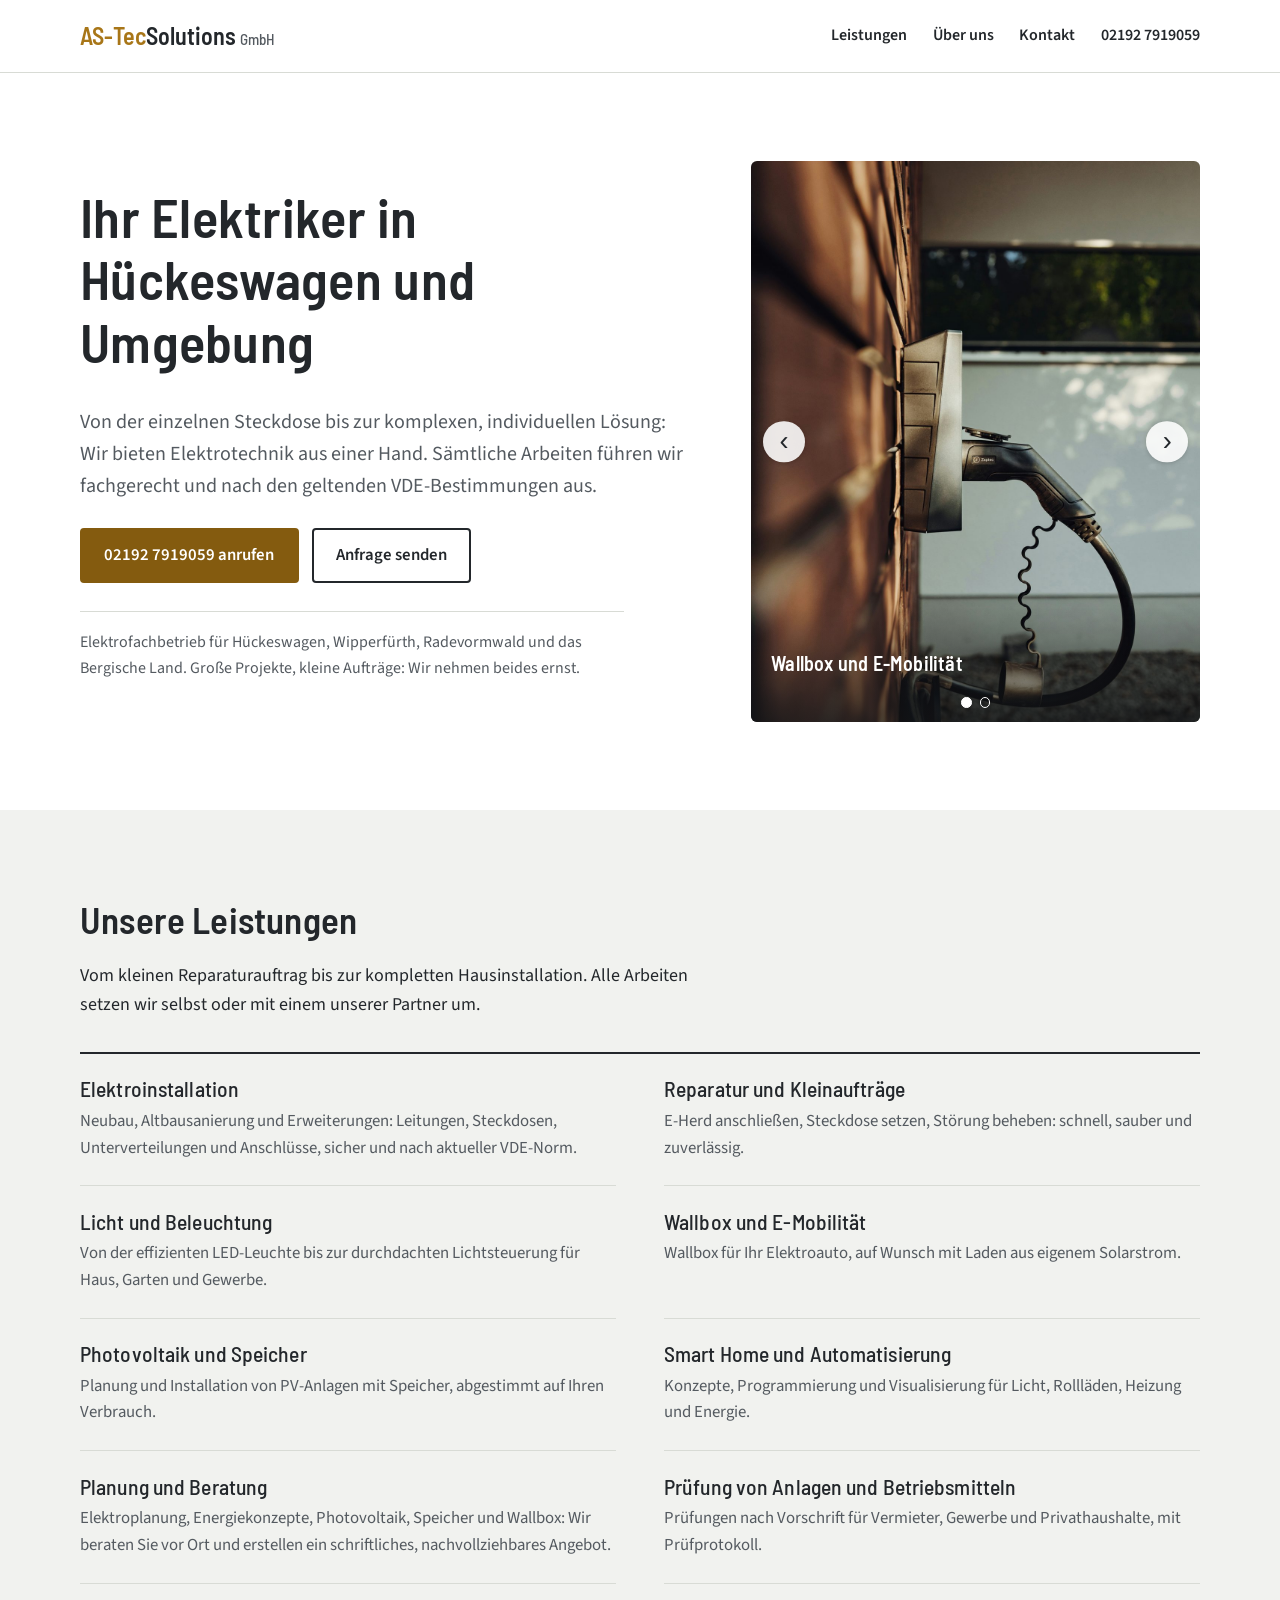
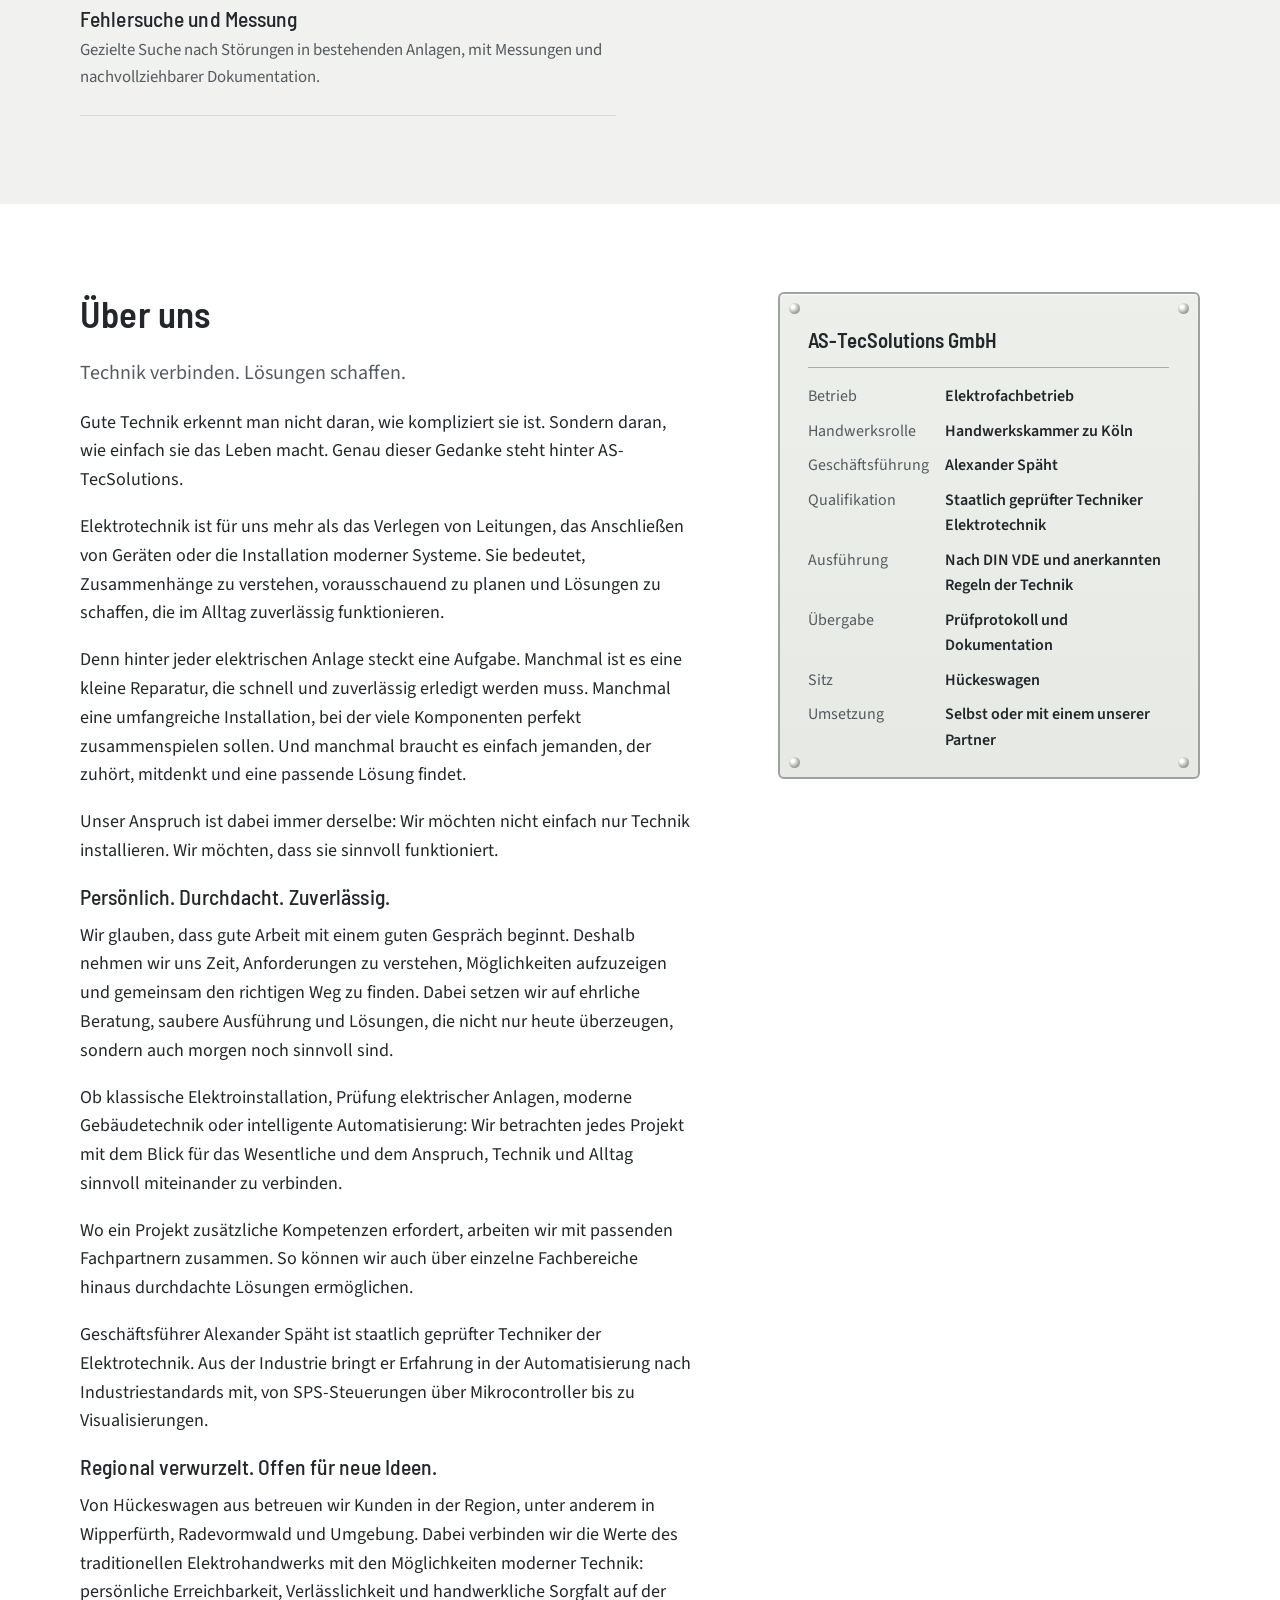
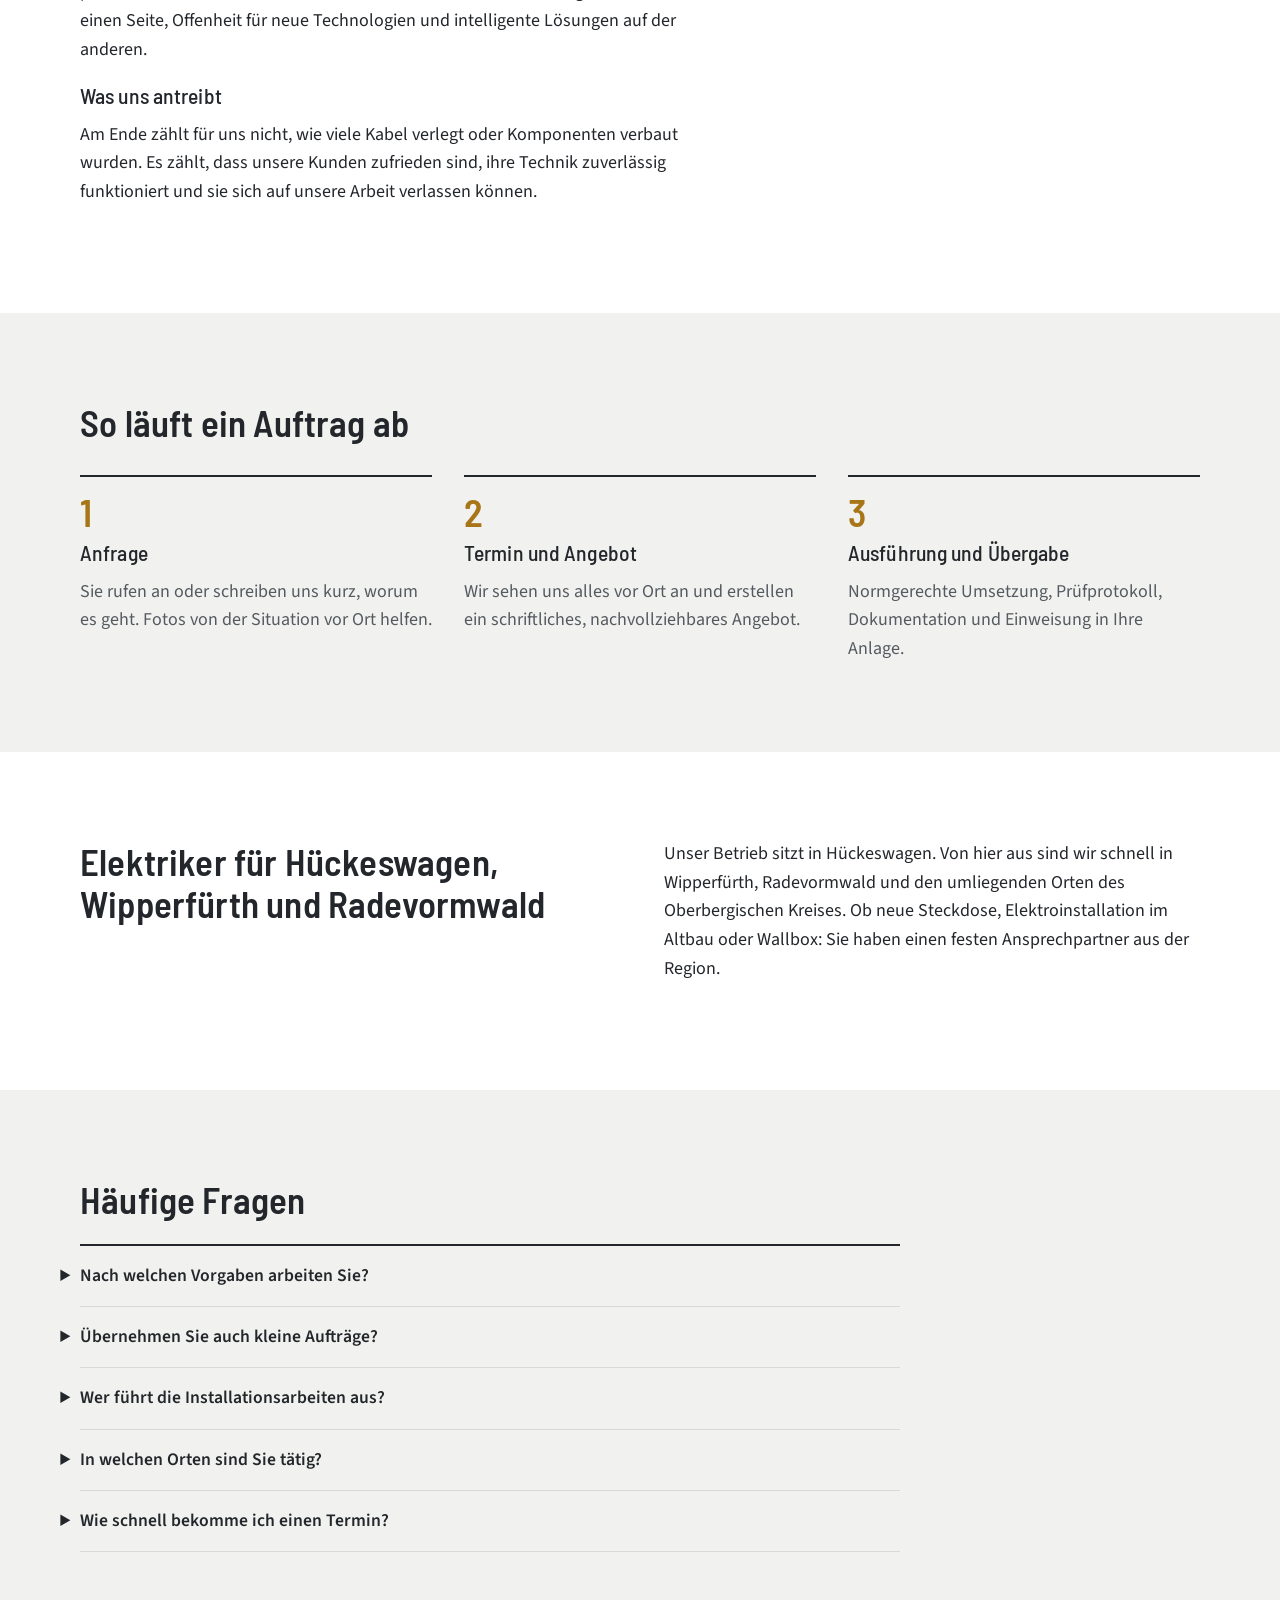
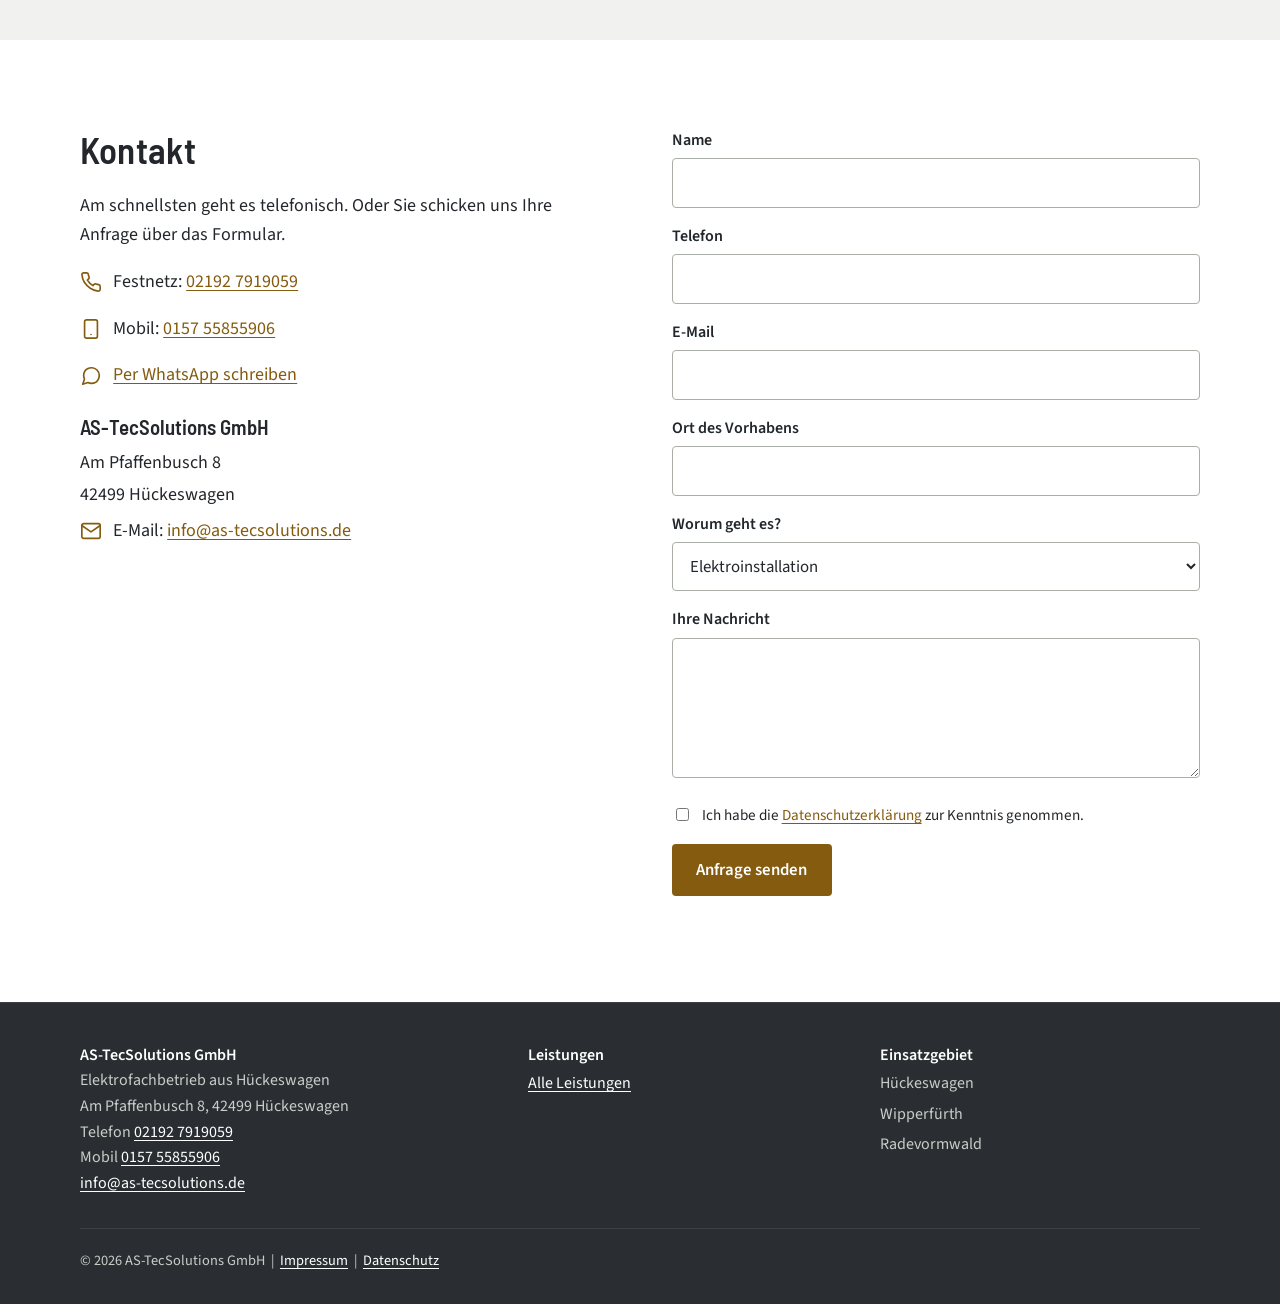
==== commit 803ee858: "Add files via upload Einleitungstext geändert" ====
--- a/index.html
+++ b/index.html
@@ -204,7 +204,7 @@
       <div class="wrap">
         <div>
           <h1>Ihr Elektriker in Hückeswagen und Umgebung</h1>
-          <p class="lead">Von der Hausinstallation bis zum Smart Home, von der Wallbox bis zur Photovoltaik. Alles nach den anerkannten Regeln der Technik, auf Wunsch auch darüber hinaus.</p>
+          <p class="lead">Von der einzelnen Steckdose bis zur komplexen, individuellen Lösung: Wir bieten Elektrotechnik aus einer Hand. Sämtliche Arbeiten führen wir fachgerecht und nach den geltenden VDE-Bestimmungen aus.</p>
           <div class="actions">
             <a class="btn" href="tel:+4921927919059">02192 7919059 anrufen</a>
             <a class="btn btn--plain" href="/#kontakt">Anfrage senden</a>
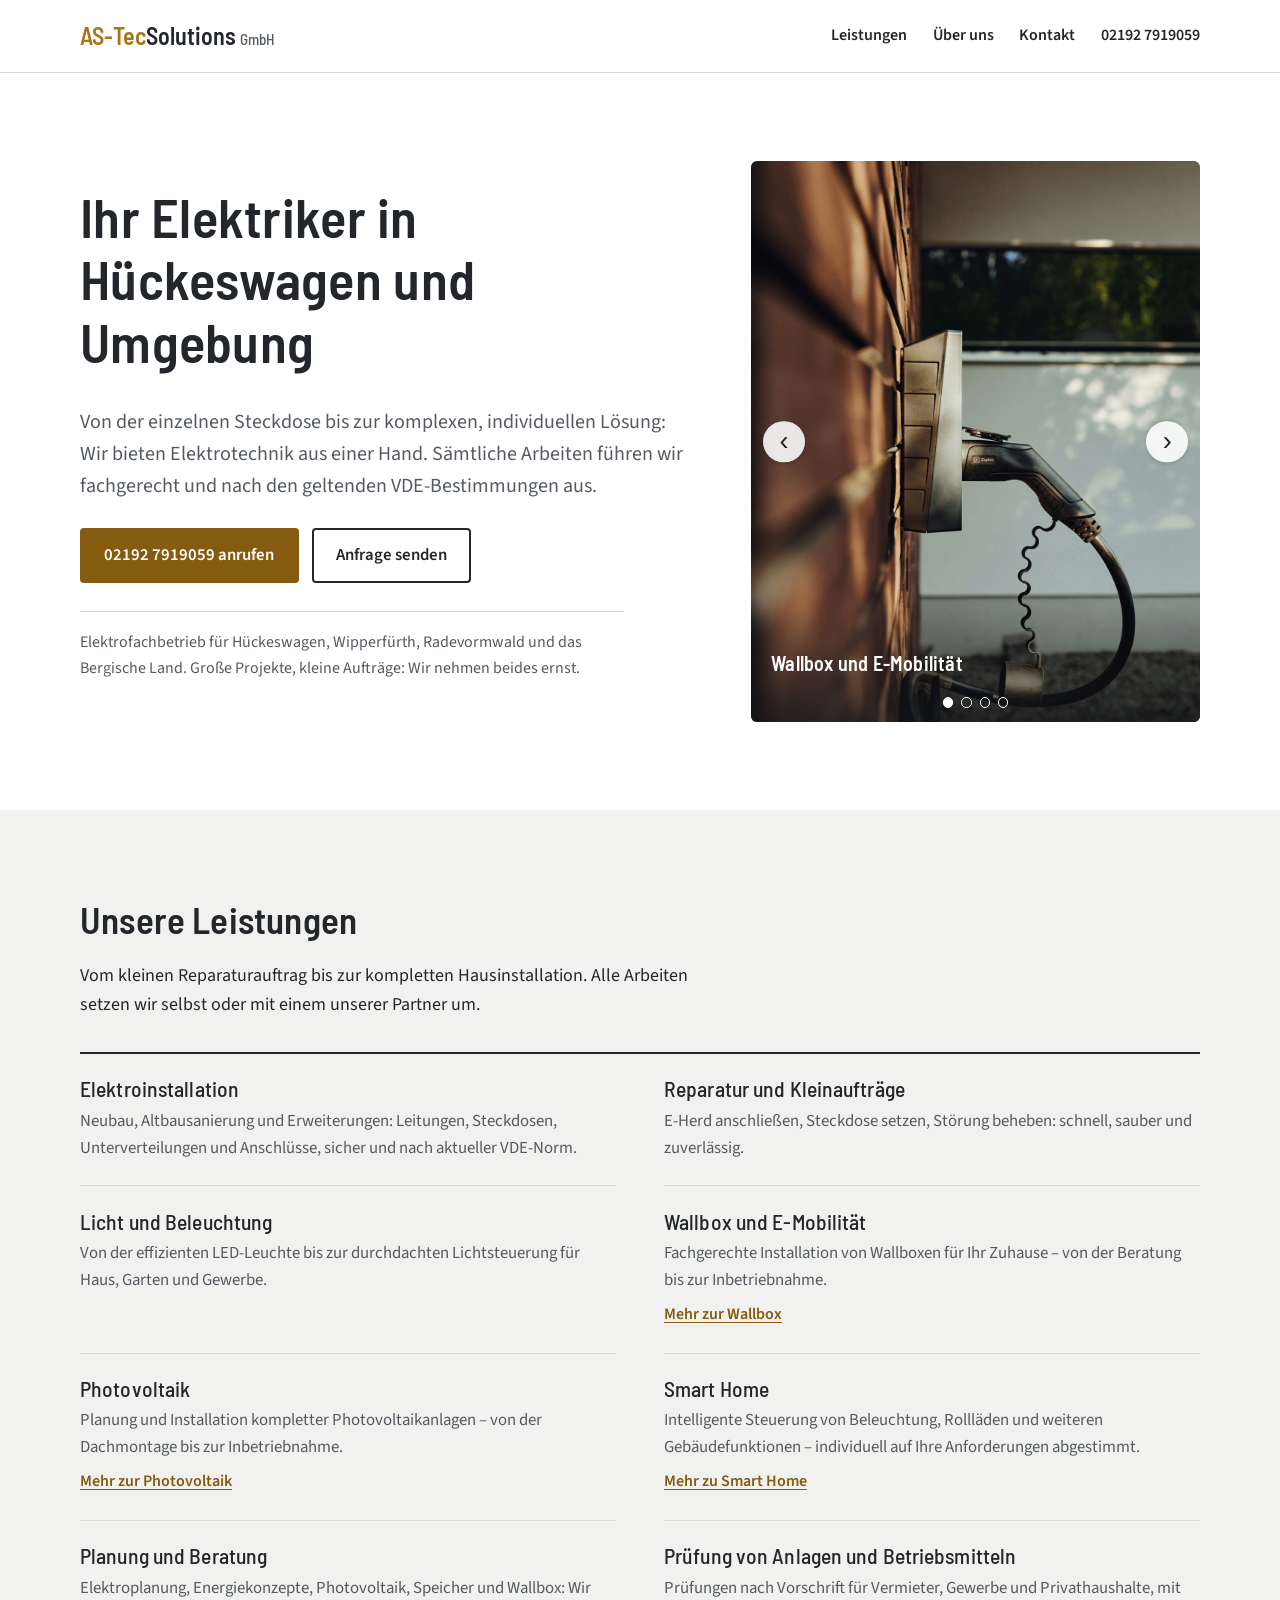
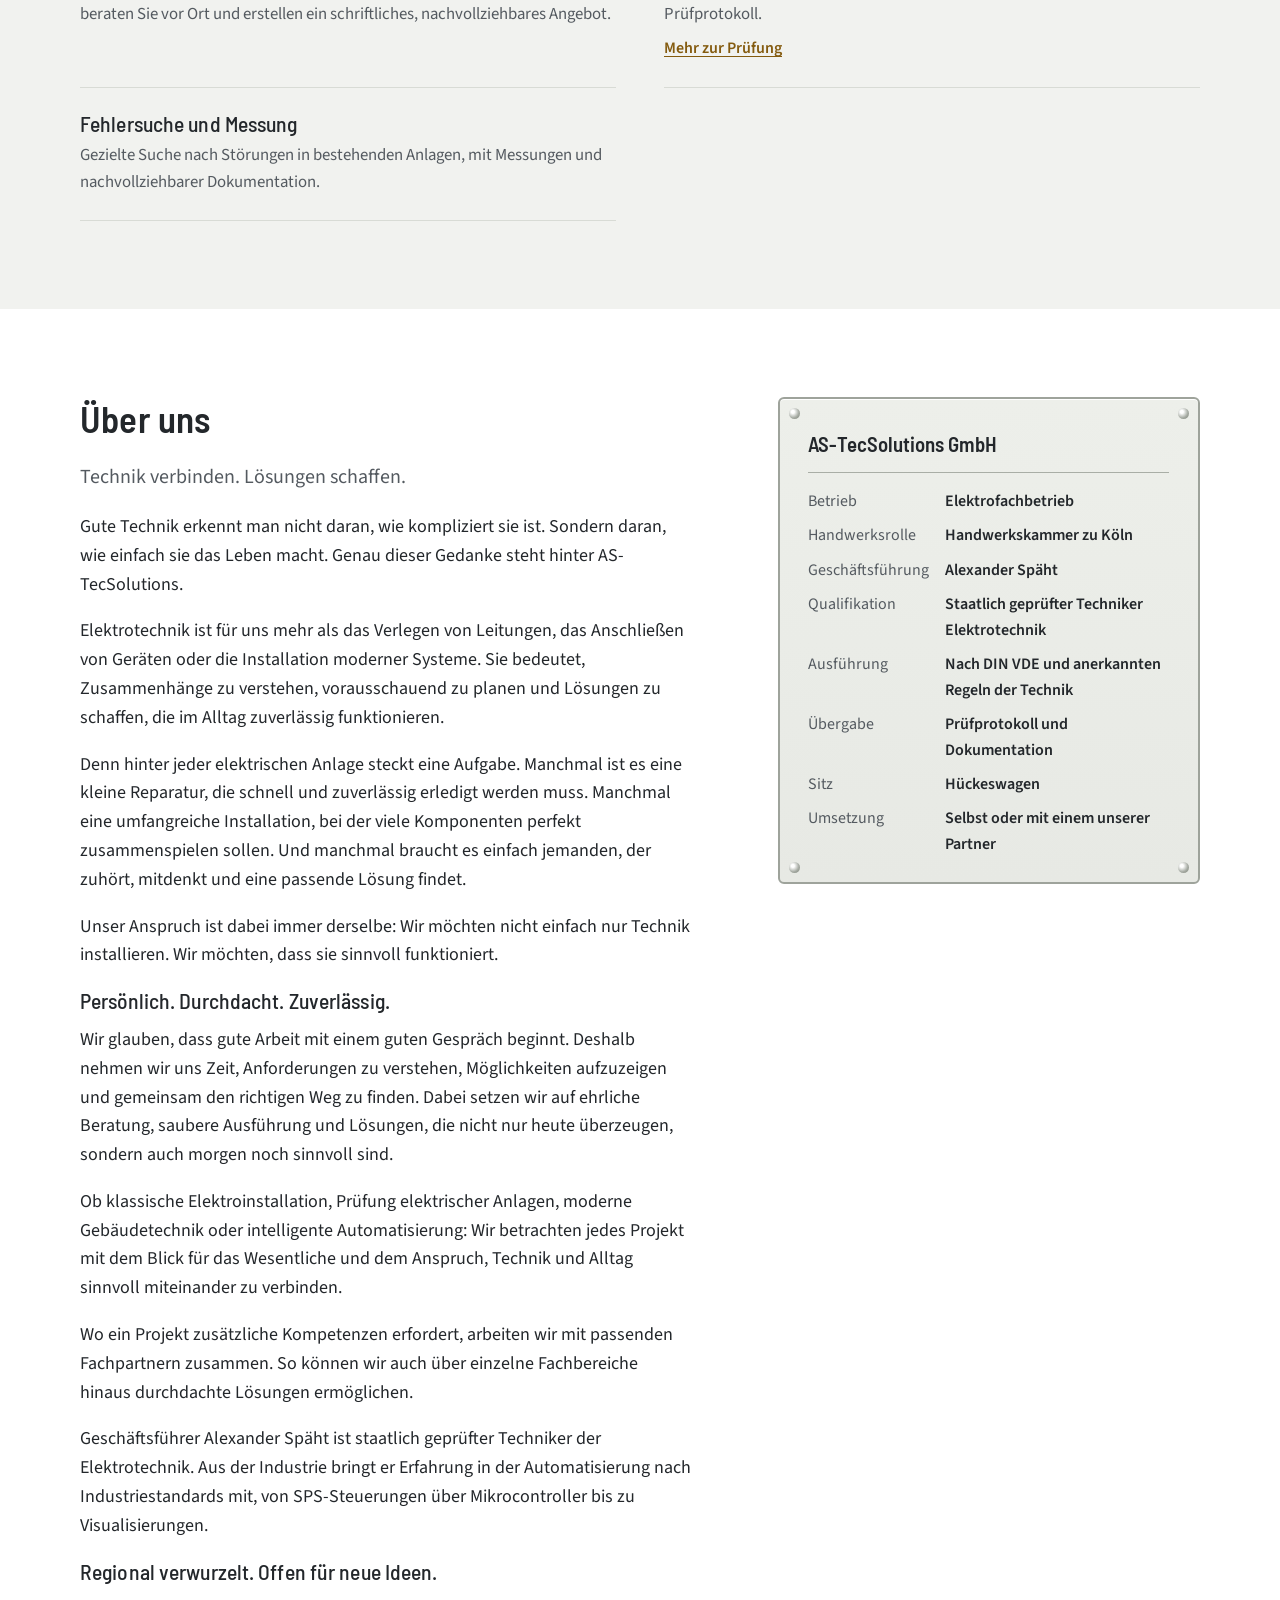
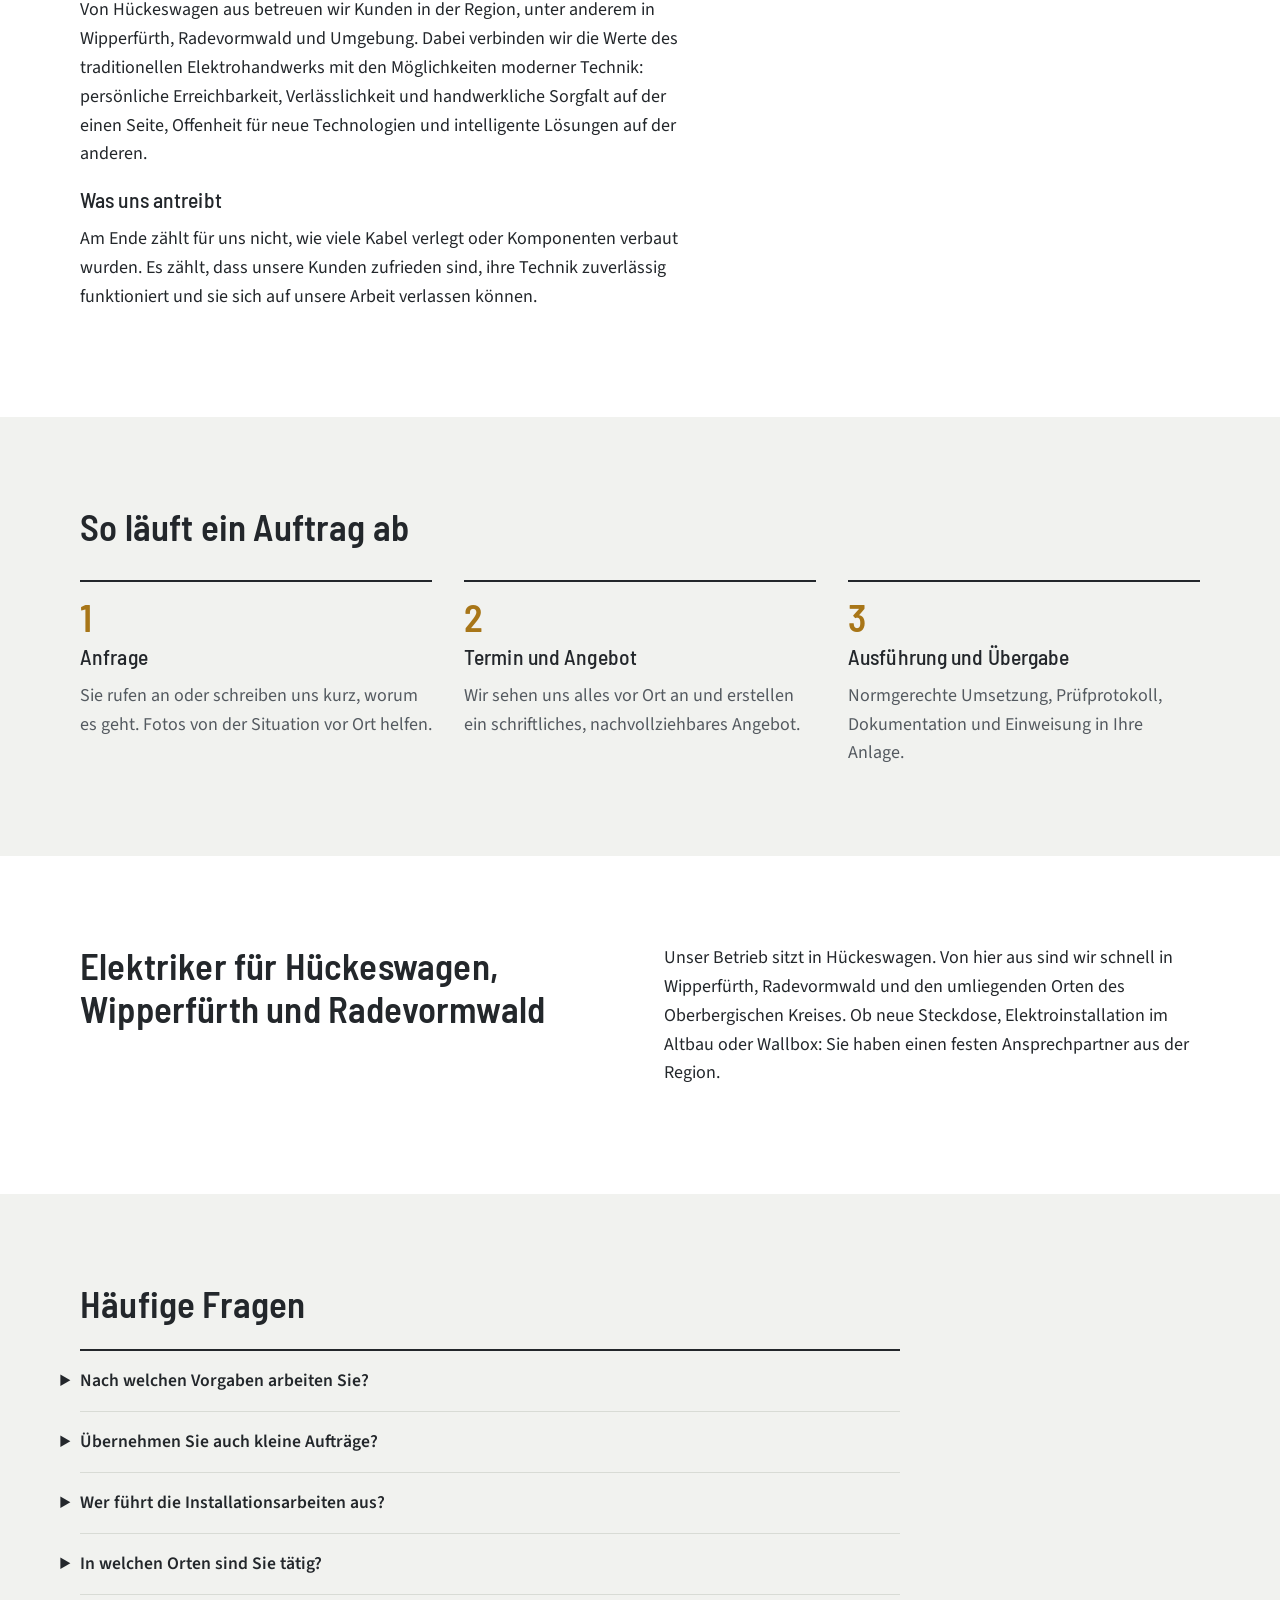
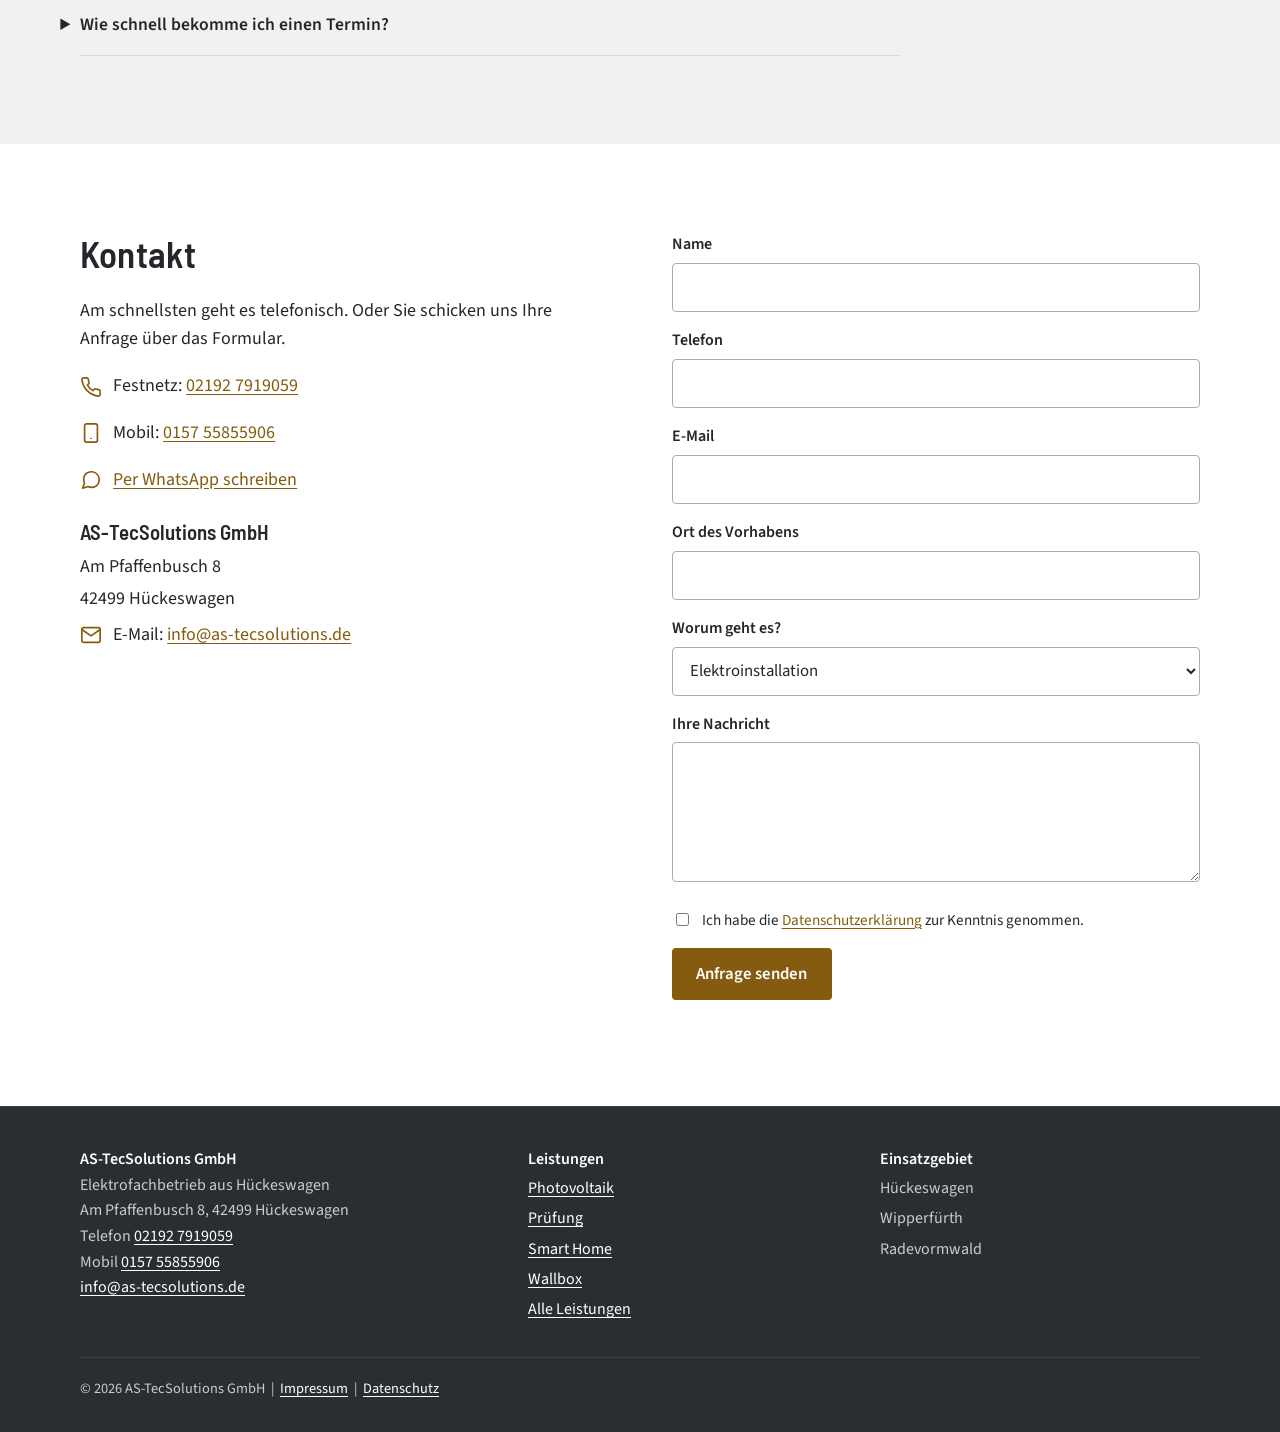
==== commit 4a030d47: "Neue Startseite und Leistungsseiten" ====
--- a/index.html
+++ b/index.html
@@ -215,13 +215,21 @@
           <!-- Weitere Bilder: einfach einen weiteren <figure class="slide"> Block anlegen,
                Bild im Hochformat 4:5, 1200 x 1500 px, nach assets/img/ legen. Punkte und Pfeile passen sich automatisch an. -->
           <div class="slider-track" tabindex="0">
-            <figure class="slide" aria-roledescription="Bild" aria-label="1 von 2">
-              <img src="/assets/img/wallbox.jpg" width="1200" height="1500" alt="Wallbox an einer Hauswand mit eingehängtem Ladekabel" fetchpriority="high">
-              <figcaption><a href="/#leistungen">Wallbox und E-Mobilität</a></figcaption>
+            <figure class="slide" aria-roledescription="Bild" aria-label="1 von 4">
+              <a href="/wallbox-hueckeswagen/" tabindex="-1" aria-hidden="true" style="display:block;height:100%"><img src="/assets/img/wallbox.jpg" width="1200" height="1500" alt="Wallbox an einer Hauswand mit eingehängtem Ladekabel" fetchpriority="high"></a>
+              <figcaption><a href="/wallbox-hueckeswagen/">Wallbox und E-Mobilität</a></figcaption>
             </figure>
-            <figure class="slide" aria-roledescription="Bild" aria-label="2 von 2">
-              <img src="/assets/img/elektriker.jpg" width="1086" height="1357" alt="Elektriker mit AS-TecSolutions-Logo auf der Arbeitsjacke prüft einen geöffneten Verteilerschrank" loading="lazy">
-              <figcaption><a href="/#leistungen">Ihr Elektrofachbetrieb aus Hückeswagen</a></figcaption>
+            <figure class="slide" aria-roledescription="Bild" aria-label="2 von 4">
+              <a href="/photovoltaik-hueckeswagen/" tabindex="-1" aria-hidden="true" style="display:block;height:100%"><img src="/assets/img/slider-photovoltaik.jpg" width="1200" height="1500" alt="Photovoltaikmodule auf einem Hausdach im Abendlicht" loading="lazy"></a>
+              <figcaption><a href="/photovoltaik-hueckeswagen/">Photovoltaik</a></figcaption>
+            </figure>
+            <figure class="slide" aria-roledescription="Bild" aria-label="3 von 4">
+              <a href="/smart-home-hueckeswagen/" tabindex="-1" aria-hidden="true" style="display:block;height:100%"><img src="/assets/img/slider-smart-home.jpg" width="1200" height="1500" alt="Wandpanel mit Bedienoberfläche für Beleuchtung, Jalousien, Heizung und Energie" loading="lazy"></a>
+              <figcaption><a href="/smart-home-hueckeswagen/">Smart Home</a></figcaption>
+            </figure>
+            <figure class="slide" aria-roledescription="Bild" aria-label="4 von 4">
+              <a href="/pruefung-hueckeswagen/" tabindex="-1" aria-hidden="true" style="display:block;height:100%"><img src="/assets/img/elektriker.jpg" width="1086" height="1357" alt="Elektriker mit AS-TecSolutions-Logo auf der Arbeitsjacke prüft einen geöffneten Verteilerschrank" loading="lazy"></a>
+              <figcaption><a href="/pruefung-hueckeswagen/">Prüfung von Anlagen und Betriebsmitteln</a></figcaption>
             </figure>
           </div>
           <button class="slider-btn slider-btn--prev" type="button" aria-label="Vorheriges Bild">&#8249;</button>
@@ -250,15 +258,18 @@
           </article>
           <article class="service">
             <h3>Wallbox und E-Mobilität</h3>
-            <p>Wallbox für Ihr Elektroauto, auf Wunsch mit Laden aus eigenem Solarstrom.</p>
-          </article>
-          <article class="service">
-            <h3>Photovoltaik und Speicher</h3>
-            <p>Planung und Installation von PV-Anlagen mit Speicher, abgestimmt auf Ihren Verbrauch.</p>
-          </article>
-          <article class="service">
-            <h3>Smart Home und Automatisierung</h3>
-            <p>Konzepte, Programmierung und Visualisierung für Licht, Rollläden, Heizung und Energie.</p>
+            <p>Fachgerechte Installation von Wallboxen für Ihr Zuhause – von der Beratung bis zur Inbetriebnahme.</p>
+            <a class="more" href="/wallbox-hueckeswagen/">Mehr zur Wallbox</a>
+          </article>
+          <article class="service">
+            <h3>Photovoltaik</h3>
+            <p>Planung und Installation kompletter Photovoltaikanlagen – von der Dachmontage bis zur Inbetriebnahme.</p>
+            <a class="more" href="/photovoltaik-hueckeswagen/">Mehr zur Photovoltaik</a>
+          </article>
+          <article class="service">
+            <h3>Smart Home</h3>
+            <p>Intelligente Steuerung von Beleuchtung, Rollläden und weiteren Gebäudefunktionen – individuell auf Ihre Anforderungen abgestimmt.</p>
+            <a class="more" href="/smart-home-hueckeswagen/">Mehr zu Smart Home</a>
           </article>
           <article class="service">
             <h3>Planung und Beratung</h3>
@@ -267,6 +278,7 @@
           <article class="service">
             <h3>Prüfung von Anlagen und Betriebsmitteln</h3>
             <p>Prüfungen nach Vorschrift für Vermieter, Gewerbe und Privathaushalte, mit Prüfprotokoll.</p>
+            <a class="more" href="/pruefung-hueckeswagen/">Mehr zur Prüfung</a>
           </article>
           <article class="service">
             <h3>Fehlersuche und Messung</h3>
@@ -428,6 +440,10 @@
       <div>
         <strong>Leistungen</strong>
         <ul>
+          <li><a href="/photovoltaik-hueckeswagen/">Photovoltaik</a></li>
+          <li><a href="/pruefung-hueckeswagen/">Prüfung</a></li>
+          <li><a href="/smart-home-hueckeswagen/">Smart Home</a></li>
+          <li><a href="/wallbox-hueckeswagen/">Wallbox</a></li>
           <li><a href="/#leistungen">Alle Leistungen</a></li>
         </ul>
       </div>
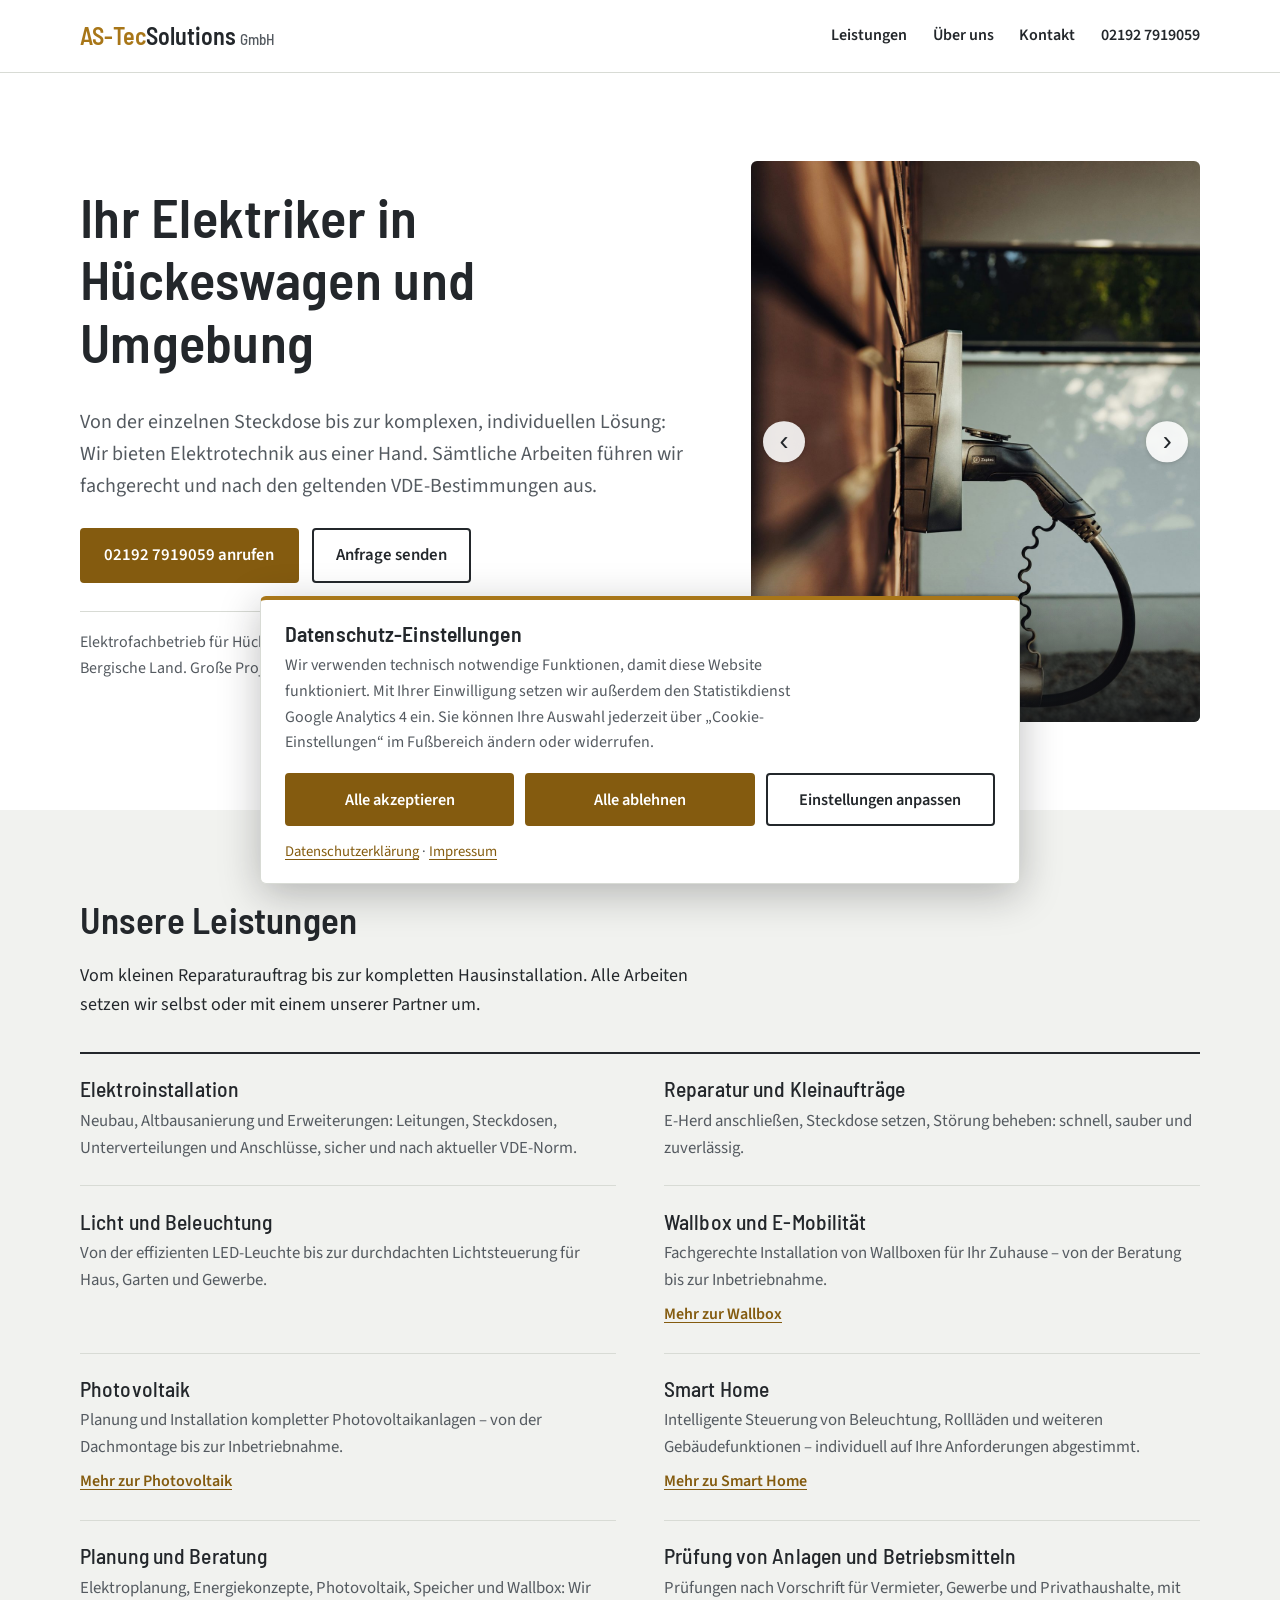
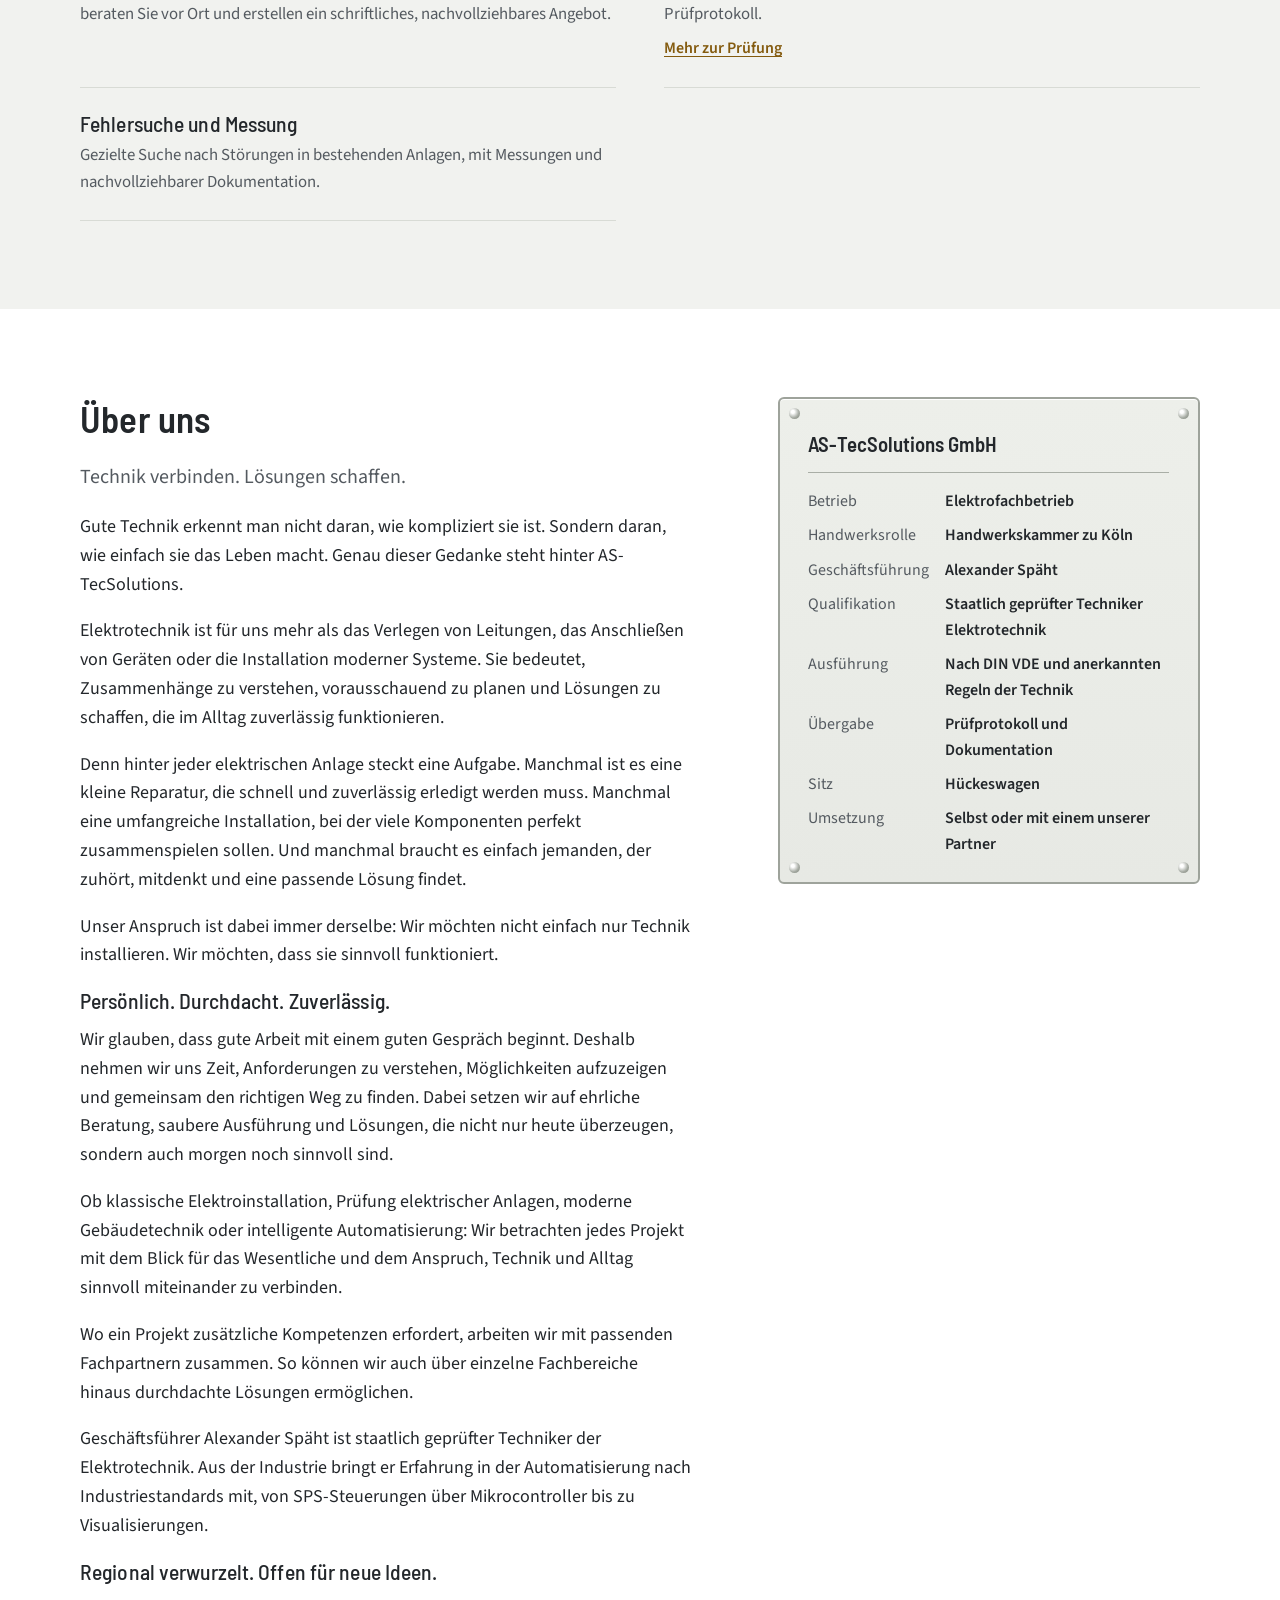
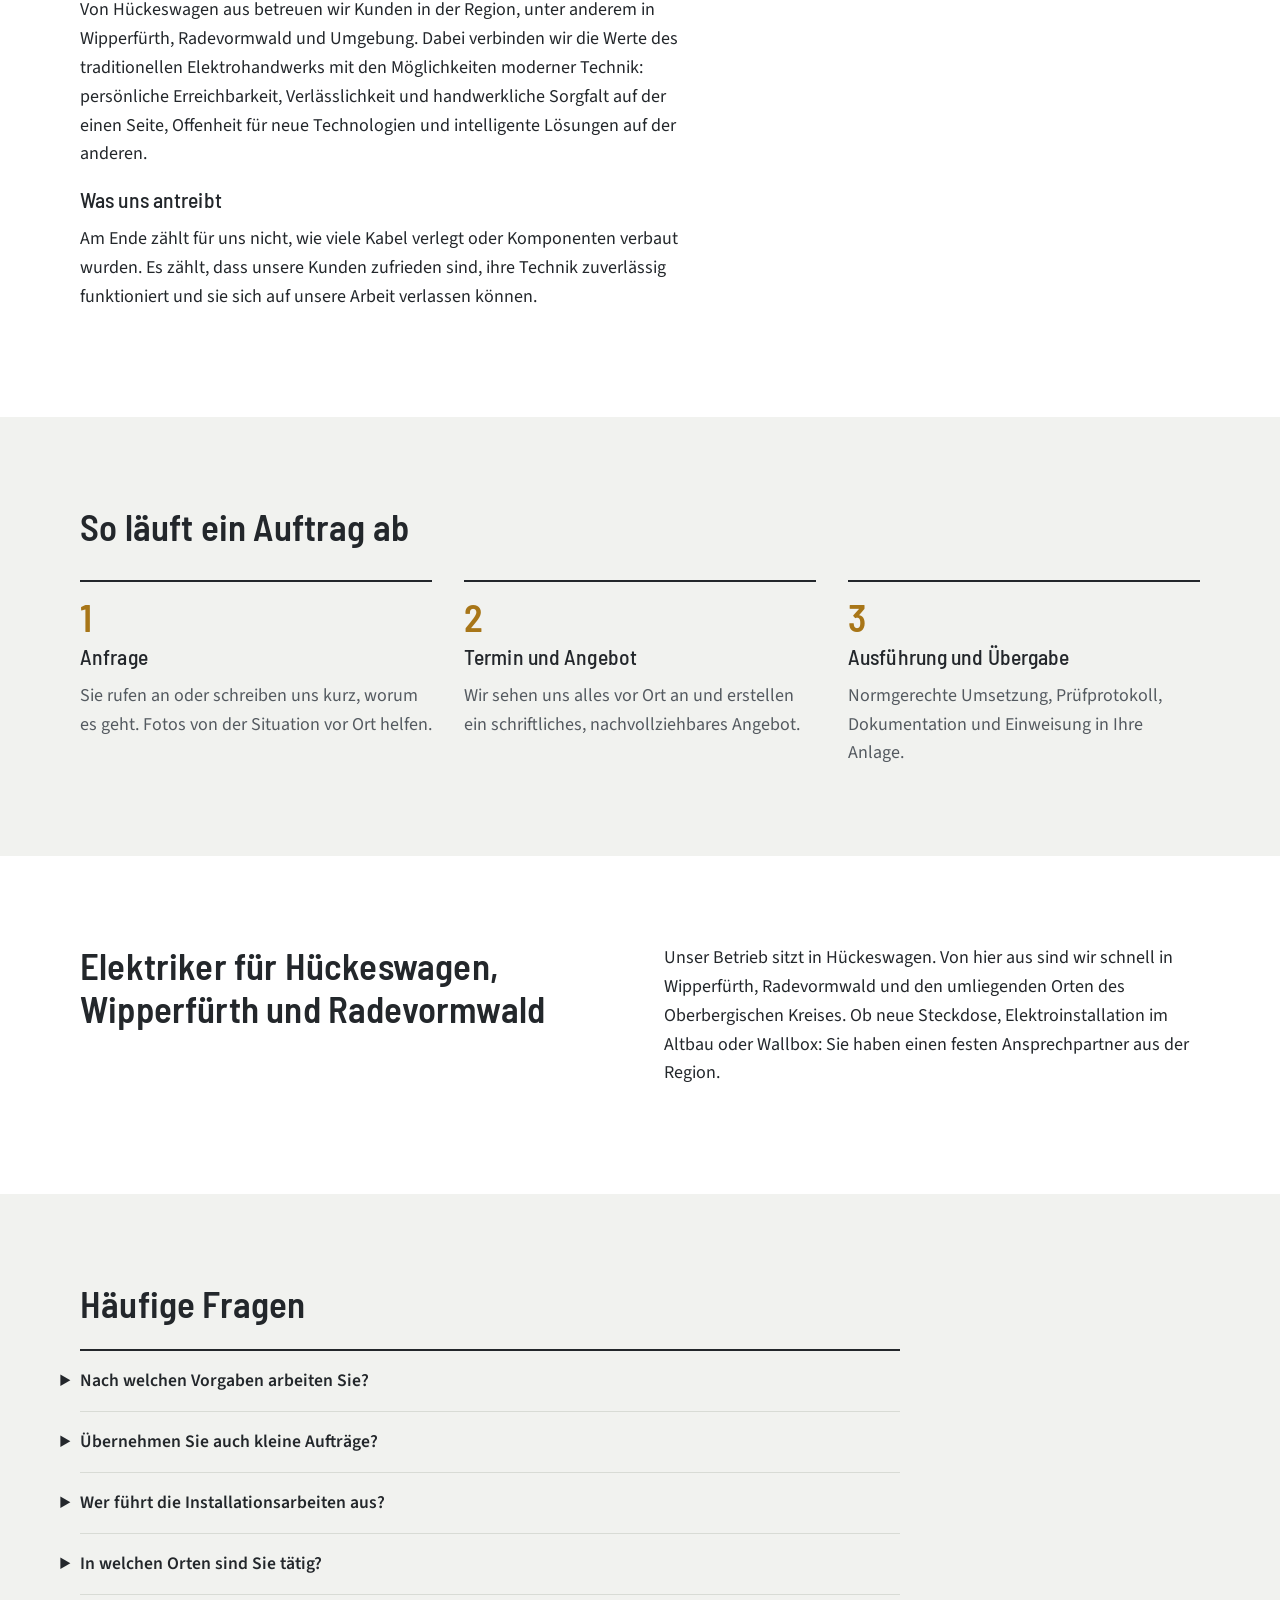
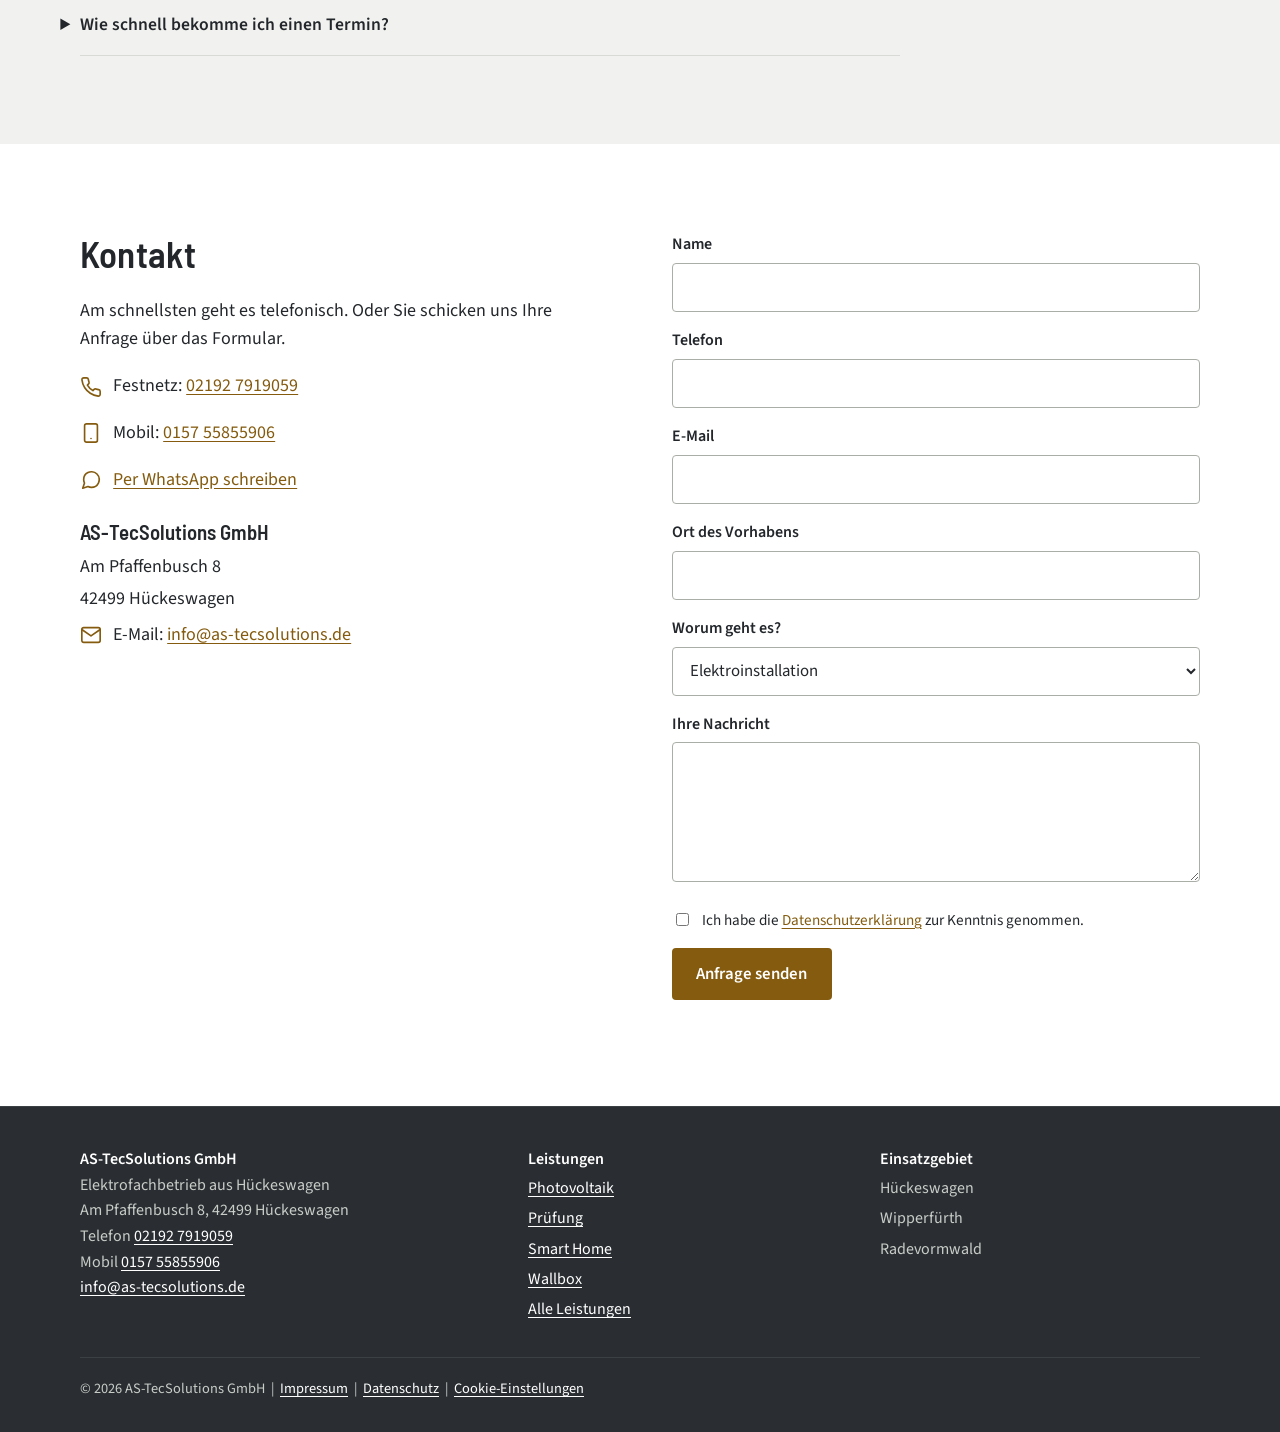
==== commit 2d0d04cf: "as-tecsolutions-website-analytics-final-2" ====
--- a/index.html
+++ b/index.html
@@ -25,6 +25,7 @@
   <link rel="preload" href="/assets/fonts/source-sans-3-400.woff2" as="font" type="font/woff2" crossorigin>
   <link rel="preload" href="/assets/fonts/barlow-semi-condensed-600.woff2" as="font" type="font/woff2" crossorigin>
   <link rel="stylesheet" href="/assets/css/style.css">
+  <link rel="stylesheet" href="/assets/css/consent.css">
   <script type="application/ld+json">
 {
   "@context": "https://schema.org",
@@ -461,5 +462,6 @@
     </div>
   </footer>
   <script src="/assets/js/site.js" defer></script>
+  <script src="/assets/js/consent.js" defer></script>
 </body>
 </html>
--- a/assets/css/consent.css
+++ b/assets/css/consent.css
@@ -0,0 +1,28 @@
+/* Einwilligungsfenster. Wird nur wirksam, wenn assets/js/consent.js aktiviert ist. */
+.cc[hidden] { display: none; }
+.cc { position: fixed; left: 1rem; right: 1rem; bottom: 1rem; z-index: 100; display: flex; justify-content: center; pointer-events: none; }
+.cc:focus { outline: none; }
+.cc-panel { pointer-events: auto; width: min(100%, 760px); max-height: calc(100vh - 2rem); max-height: calc(100dvh - 2rem); overflow-y: auto; background: var(--paper, #fff); color: var(--ink, #23272B); border: 1px solid var(--line, #D8DBD5); border-top: 4px solid var(--gold, #A87618); border-radius: 6px; box-shadow: 0 10px 40px rgba(20, 22, 24, .28); padding: 1.3rem 1.5rem 1.2rem; }
+.cc-title { font-family: var(--font-head, Arial, sans-serif); font-size: 1.35rem; font-weight: 600; margin: 0 0 .5rem; }
+.cc-title:focus { outline: none; }
+.cc-panel p { margin: 0 0 1rem; font-size: 1rem; color: var(--muted, #545A60); }
+.cc-actions { display: flex; flex-wrap: wrap; gap: .7rem; margin: 1.1rem 0 .9rem; }
+.cc-btn { flex: 1 1 11rem; background: var(--gold-dark, #845B0F); color: #fff; border: 2px solid var(--gold-dark, #845B0F); padding: .7rem 1rem; border-radius: 4px; font: inherit; font-weight: 600; font-size: 1.02rem; cursor: pointer; text-align: center; }
+.cc-btn:hover { background: var(--ink, #23272B); border-color: var(--ink, #23272B); }
+.cc-btn--plain { background: transparent; color: var(--ink, #23272B); border-color: var(--ink, #23272B); }
+.cc-btn--plain:hover { background: var(--ink, #23272B); color: #fff; }
+.cc-btn:focus-visible, .cc-panel a:focus-visible, .cc-cat input:focus-visible { outline: 3px solid var(--gold, #A87618); outline-offset: 2px; }
+.cc-cats { margin-top: .6rem; border-top: 1px solid var(--line, #D8DBD5); }
+.cc-cat { padding: .85rem 0 .2rem; border-bottom: 1px solid var(--line, #D8DBD5); }
+.cc-cat label { display: flex; align-items: center; gap: .65rem; cursor: pointer; font-size: 1.05rem; }
+.cc-cat input { width: 1.3rem; height: 1.3rem; margin: 0; accent-color: var(--gold-dark, #845B0F); flex: none; }
+.cc-cat input:disabled { cursor: not-allowed; }
+.cc-cat p { margin: .35rem 0 .8rem 1.95rem; font-size: .95rem; }
+.cc-links { margin: 0 !important; font-size: .92rem !important; }
+.cc-open { cursor: pointer; }
+@media (max-width: 560px) {
+  .cc { left: .5rem; right: .5rem; bottom: .5rem; }
+  .cc-panel { padding: 1.1rem 1rem 1rem; }
+  .cc-btn { flex-basis: 100%; }
+}
+@media (prefers-reduced-motion: reduce) { .cc * { transition: none !important; animation: none !important; } }
